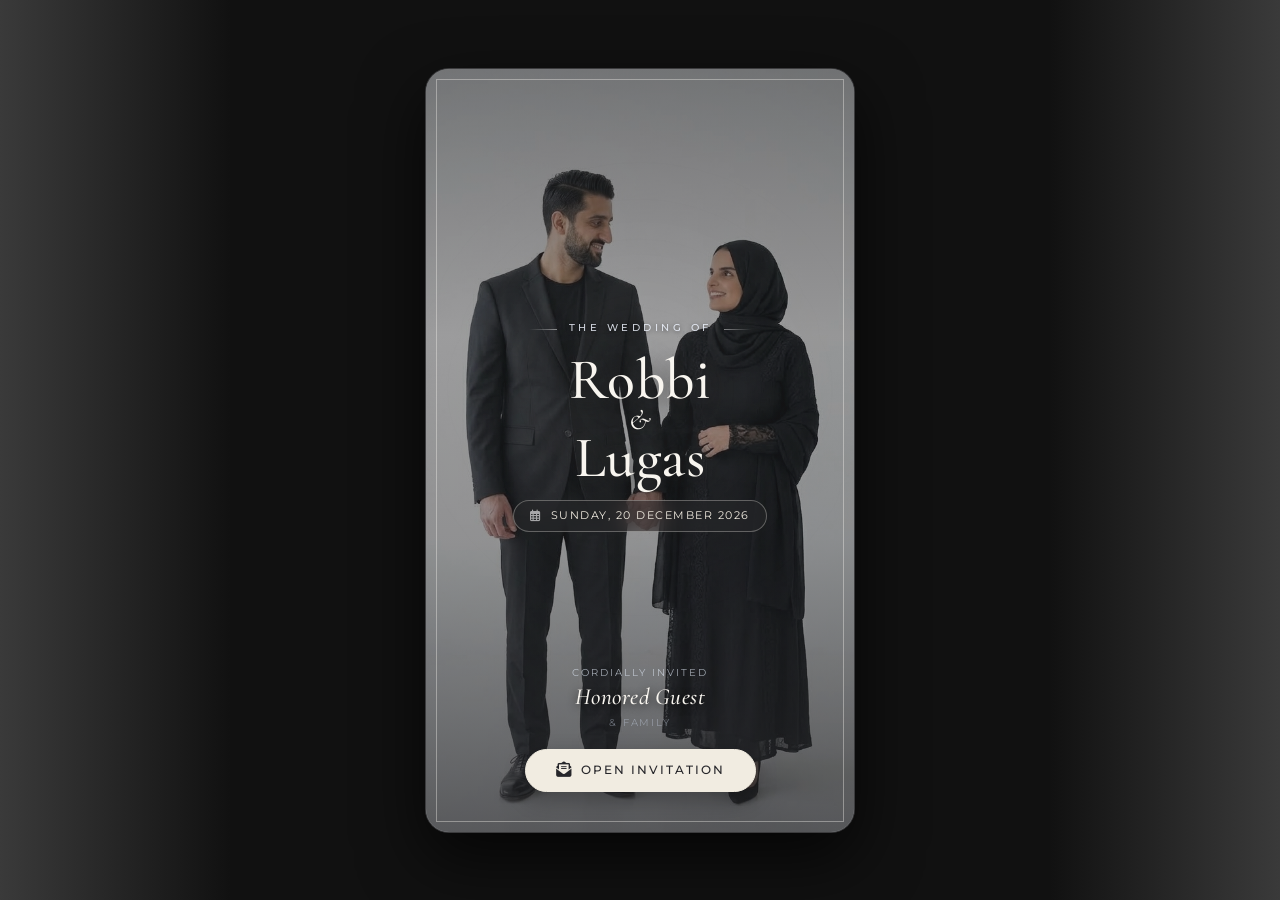
==== index.html @ 1fdcdf97 "maps" ====
<!DOCTYPE html>
<html lang="en">

<head>
    <meta charset="UTF-8">
    <meta name="viewport" content="width=device-width, initial-scale=1.0">
    <title>The Wedding of Robbi &amp; Lugas</title>
    <meta property="og:title" content="The Wedding of Robbi &amp; Lugas">
    <meta property="og:description"
        content="The Wedding of Robbi &amp; Lugas. Open this invitation to RSVP and send your warmest wishes.">
    <meta property="og:image" content="https://robbihably1.github.io/undangan/images/foto3.jpg">
    <meta property="og:type" content="website">
    <meta property="twitter:card" content="summary_large_image">
    <link rel="preconnect" href="https://fonts.googleapis.com">
    <link rel="preconnect" href="https://fonts.gstatic.com" crossorigin>
    <link
        href="https://fonts.googleapis.com/css2?family=Amiri:wght@400;700&family=Cinzel:wght@400;500;600;700&family=Cormorant+Garamond:ital,wght@0,300;0,400;0,500;0,600;0,700;1,300;1,400;1,500;1,600&family=Montserrat:ital,wght@0,300;0,400;0,500;0,600;0,700;1,300;1,400&display=block"
        rel="stylesheet">
    <link rel="stylesheet" href="styles.css">
    <link rel="stylesheet" href="style2.css">
    <link rel="stylesheet" href="style3.css">
    <script>
        // Preload the Arabic font while the cover is shown (main content is display:none,
        // so the browser would otherwise only fetch it on open -> visible jump).
        if (document.fonts && document.fonts.load) {
            document.fonts.load('400 1.35rem Amiri', 'بِسْمِ اللَّهِ الرَّحْمَٰنِ الرَّحِيمِ');
        }
    </script>
    <link rel="stylesheet" href="https://cdnjs.cloudflare.com/ajax/libs/font-awesome/6.4.0/css/all.min.css">
    <link rel="stylesheet" href="https://unpkg.com/leaflet@1.9.4/dist/leaflet.css"
        integrity="sha256-p4NxAoJBhIIN+hmNHrzRCf9tD/miZyoHS5obTRR9BMY=" crossorigin="" />
</head>

<body>
    <audio id="bgm" loop>
        <source src="images/musik2.mp3" type="audio/mpeg">
    </audio>

    <!-- ══════════════ COVER (always visible) ══════════════ -->
    <header class="hero cover-modern" id="cover">
        <!-- Ambient Background with Prewedding Photo -->
        <div class="cover-bg"></div>
        <div class="cover-overlay"></div>
        <div class="cover-glow"></div>

        <!-- Cover Content Container -->
        <div class="cover-container">
            <!-- Top Section: Wedding Info -->
            <div class="cover-header">
                <div class="cover-badge">
                    <span class="line"></span>
                    <span class="badge-text">THE WEDDING OF</span>
                    <span class="line"></span>
                </div>
                <h1 class="cover-names">
                    <span class="name">Robbi</span>
                    <span class="ampersand">&amp;</span>
                    <span class="name">Lugas</span>
                </h1>
                <div class="cover-date-pill">
                    <i class="far fa-calendar-alt"></i>
                    <span>Sunday, 20 December 2026</span>
                </div>
            </div>

            <!-- Bottom Section: Guest & Open Button -->
            <div class="cover-footer">
                <div class="cover-guest">
                    <p class="guest-to">Cordially Invited</p>
                    <h3 class="guest-name" id="guest-name-display">Honored Guest</h3>
                    <p class="guest-place">&amp; Family</p>
                </div>

                <a href="#" id="open-invitation-btn" class="open-invitation-btn">
                    <span class="btn-glow"></span>
                    <i class="fas fa-envelope-open-text"></i>
                    <span>Open Invitation</span>
                </a>
            </div>
        </div>
    </header>

    <!-- ══════════════ MAIN CONTENT (hidden until button clicked) ══════════════ -->
    <main id="main-content" class="hidden">

        <!-- Holy Quran Quote Section -->
        <section id="quote" class="section-black quote-section section-anim anim-fade">
            <div class="container text-center reveal">
                <p class="quote-title">Q.S. Ar-Rum : 21</p>
                <p class="bismillah">بِسْمِ اللَّهِ الرَّحْمَٰنِ الرَّحِيمِ</p>
                <blockquote class="holy-quote">
                    “And among His signs is that He created for you mates from among yourselves<br>
                    that you may find tranquility in them;<br>
                    and He placed between you affection and mercy.”
                </blockquote>
                <div class="quote-divider"></div>
                <p class="quote-blessing">
                    May Allah bless this union with love, peace, and everlasting happiness.
                </p>
            </div>
        </section>

        <!-- The Couple -->
        <section id="couple" class="section-dark couple-section-modern section-anim anim-slide-up">
            <div class="container reveal">
                <!-- Minimalist Header -->
                <div class="couple-minimal-header">
                    <h2 class="couple-minimal-title">The Couple</h2>
                </div>

                <!-- Editorial Duo Cards -->
                <div class="couple-editorial-grid">
                    <!-- Groom Card -->
                    <div class="couple-editorial-card groom-card">
                        <div class="editorial-photo-wrap">
                            <img src="images/foto_groom_white.jpg" alt="Robbi Hably Minassholihyn">
                        </div>
                        <span class="editorial-role">The Groom</span>
                        <h3 class="editorial-name">Robbi Hably<br>Minassholihyn</h3>
                        <p class="editorial-parents">
                            Son of<br>
                            <strong>Mr. Deni Ramdani</strong><br>&amp; <strong>Mrs. Nurlaela</strong>
                        </p>
                    </div>

                    <!-- Ampersand Divider -->
                    <div class="couple-ampersand">&amp;</div>

                    <!-- Bride Card -->
                    <div class="couple-editorial-card bride-card">
                        <div class="editorial-photo-wrap">
                            <img src="images/foto_bride_white.jpg" alt="Lugas Munayasika">
                        </div>
                        <span class="editorial-role">The Bride</span>
                        <h3 class="editorial-name">Lugas<br>Munayasika</h3>
                        <p class="editorial-parents">
                            Daughter of<br>
                            <strong>Mr. Sukardi</strong><br>&amp; <strong>Mrs. Mujiati</strong>
                        </p>
                    </div>
                </div>
            </div>
        </section>

        <!-- Our Day -->
        <section id="countdown" class="section-dark our-day-section-v2">
            <div class="container reveal">

                <!-- Decorative Top Ornament -->
                <div class="wd-ornament-top">
                    <svg width="120" height="24" viewBox="0 0 120 24" fill="none">
                        <path d="M0 12 Q30 0 60 12 Q90 24 120 12" stroke="rgba(255,255,255,0.15)" stroke-width="1" fill="none"/>
                        <circle cx="60" cy="12" r="3" fill="rgba(255,255,255,0.12)"/>
                        <circle cx="60" cy="12" r="6" stroke="rgba(255,255,255,0.08)" stroke-width="0.5" fill="none"/>
                    </svg>
                </div>

                <!-- Title -->
                <div class="wedding-day-header">
                    <span class="wd-eyebrow">Save the Date</span>
                    <h2 class="wedding-day-title">Our Wedding Day</h2>
                    <p class="wedding-day-date">Sunday, 20 December 2026</p>
                </div>

                <!-- Countdown -->
                <div class="countdown-grid">
                    <div class="countdown-card">
                        <div class="countdown-ring">
                            <svg viewBox="0 0 80 80">
                                <circle cx="40" cy="40" r="36" class="ring-bg"/>
                                <circle cx="40" cy="40" r="36" class="ring-fg ring-days"/>
                            </svg>
                            <span class="countdown-num" id="days">00</span>
                        </div>
                        <span class="countdown-label">Days</span>
                    </div>
                    <div class="countdown-card">
                        <div class="countdown-ring">
                            <svg viewBox="0 0 80 80">
                                <circle cx="40" cy="40" r="36" class="ring-bg"/>
                                <circle cx="40" cy="40" r="36" class="ring-fg ring-hours"/>
                            </svg>
                            <span class="countdown-num" id="hours">00</span>
                        </div>
                        <span class="countdown-label">Hours</span>
                    </div>
                    <div class="countdown-card">
                        <div class="countdown-ring">
                            <svg viewBox="0 0 80 80">
                                <circle cx="40" cy="40" r="36" class="ring-bg"/>
                                <circle cx="40" cy="40" r="36" class="ring-fg ring-mins"/>
                            </svg>
                            <span class="countdown-num" id="minutes">00</span>
                        </div>
                        <span class="countdown-label">Mins</span>
                    </div>
                    <div class="countdown-card">
                        <div class="countdown-ring">
                            <svg viewBox="0 0 80 80">
                                <circle cx="40" cy="40" r="36" class="ring-bg"/>
                                <circle cx="40" cy="40" r="36" class="ring-fg ring-secs"/>
                            </svg>
                            <span class="countdown-num" id="seconds">00</span>
                        </div>
                        <span class="countdown-label">Secs</span>
                    </div>
                </div>

                <!-- Decorative Divider -->
                <div class="wd-elegant-divider">
                    <span class="wd-divider-line"></span>
                    <i class="fas fa-heart wd-divider-icon"></i>
                    <span class="wd-divider-line"></span>
                </div>

                <!-- Ceremony Cards -->
                <div class="wd-events-grid">
                    <!-- Marriage Ceremony Card -->
                    <div class="wd-event-card">
                        <div class="wd-event-icon-wrap">
                            <i class="fas fa-ring"></i>
                        </div>
                        <h3 class="wd-event-name">Marriage Ceremony</h3>
                        <div class="wd-event-detail">
                            <i class="far fa-clock"></i>
                            <span>08.00 – 10.00 WIB</span>
                        </div>
                        <div class="wd-event-detail">
                            <i class="fas fa-location-dot"></i>
                            <span>Bride's Residence</span>
                        </div>
                    </div>

                    <!-- Wedding Reception Card -->
                    <div class="wd-event-card">
                        <div class="wd-event-icon-wrap">
                            <i class="fas fa-champagne-glasses"></i>
                        </div>
                        <h3 class="wd-event-name">Wedding Reception</h3>
                        <div class="wd-event-detail">
                            <i class="far fa-clock"></i>
                            <span>11.00 WIB – Finish</span>
                        </div>
                        <div class="wd-event-detail">
                            <i class="fas fa-location-dot"></i>
                            <span>Ds. Nguri, Lembeyan, Magetan</span>
                        </div>
                    </div>
                </div>

                <!-- Save to Calendar Button -->
                <div class="wd-calendar-wrap">
                    <a href="https://calendar.google.com/calendar/render?action=TEMPLATE&text=Wedding+of+Robbi+%26+Lugas&dates=20261220T010000Z/20261220T100000Z&details=You+are+invited+to+the+wedding+of+Robbi+%26+Lugas&location=Ds.+Nguri+Lembeyan+Magetan" target="_blank" class="wd-save-btn">
                        <i class="far fa-calendar-plus"></i>
                        <span>Add to Calendar</span>
                    </a>
                </div>

                <!-- Decorative Bottom Ornament -->
                <div class="wd-ornament-bottom">
                    <svg width="80" height="16" viewBox="0 0 80 16" fill="none">
                        <path d="M0 8 Q20 0 40 8 Q60 16 80 8" stroke="rgba(255,255,255,0.12)" stroke-width="1" fill="none"/>
                    </svg>
                </div>

            </div>
        </section>


        <!-- Location Section -->
        <section id="location" class="section-dark location-fullbleed">
            <div class="location-header reveal">
                <h2 class="text-center">Location</h2>
                <p class="location-address">
                    <i class="fas fa-map-pin"></i>
                    Ds. Nguri Rt.02 Rw.04 Kec. Lembeyan Kab. Magetan
                </p>
            </div>
            <div class="map-container-fullbleed">
                <div id="map"></div>
                <!-- Tints the map tiles so the land matches the ivory section background -->
                <svg class="map-tint-defs" width="0" height="0" aria-hidden="true" focusable="false">
                    <filter id="map-ivory-tint" color-interpolation-filters="sRGB">
                        <feColorMatrix type="matrix" values="0.2131 0.7170 0.0724 0 0
                                                             0.2087 0.7022 0.0709 0 0
                                                             0.2017 0.6784 0.0685 0 0
                                                             0      0      0      1 0" />
                    </filter>
                </svg>
            </div>
        </section>

        <!-- Gallery -->
        <section id="gallery" class="section-dark">
            <div class="container text-center reveal">
                <h2>Love Gallery</h2>
                <div class="gallery-grid">
                    <img src="images/gallery1.jpg" alt="Eternal Love - Robbi & Lugas" class="gallery-img">
                    <img src="images/gallery2.jpg" alt="With You Forever - Robbi & Lugas" class="gallery-img">
                    <img src="images/gallery3.jpg" alt="Modern Elegance - Robbi & Lugas" class="gallery-img">
                    <img src="images/gallery4.jpg" alt="Sweet Moments - Robbi & Lugas" class="gallery-img">
                    <img src="images/gallery5.jpg" alt="Radiant Smiles - Robbi & Lugas" class="gallery-img">
                    <img src="images/gallery6.jpg" alt="Editorial Grace - Robbi & Lugas" class="gallery-img">
                    <img src="images/gallery7.jpg" alt="Hand in Hand - Robbi & Lugas" class="gallery-img">
                    <img src="images/gallery8.jpg" alt="Blissful Bride - Lugas" class="gallery-img">
                    <img src="images/gallery9.jpg" alt="Pure White Blooms - Robbi & Lugas" class="gallery-img">
                    <img src="images/gallery10.jpg" alt="Devoted Groom - Robbi" class="gallery-img">
                    <img src="images/gallery11.jpg" alt="Promise of Forever - Robbi & Lugas" class="gallery-img">
                    <img src="images/gallery12.jpg" alt="Serenade of Love - Robbi & Lugas" class="gallery-img">
                </div>
            </div>
        </section>
        <!-- TikTok Video Section -->

        <section id="tiktok" class="section-dark">
            <div class="video-section">

                <!-- Video Element -->
                <video class="tiktok-video" src="images/video1.mp4" loop autoplay muted playsinline></video>

                <!-- Play Icon Overlay -->
                <div class="play-icon">
                    <i class="fas fa-play"></i>
                </div>

                <!-- UI Overlay -->
                <div class="video-ui">

                    <!-- Bottom Info -->
                    <div class="video-info">
                        <h3 class="username">Robbi & Lugas</h3>
                        <p class="description">Our journey towards forever begins here. So thrilled to share our joy
                            with all of you! #wedding #weddinginvitation #happilyeverafter</p>
                        <div class="music-info">
                            <i class="fas fa-music"></i>
                            <marquee class="music-title" scrollamount="4">Original Sound - Forever and Ever and Always -
                                Ryan Mack
                            </marquee>
                        </div>
                    </div>

                    <!-- Right Action Buttons -->
                    <div class="action-buttons">

                        <div class="action-item profile">
                            <img src="https://i.pravatar.cc/100" alt="Profile">
                            <div class="follow-btn"><i class="fas fa-plus"></i></div>
                        </div>

                        <div class="action-item like-btn active">
                            <div class="icon"><i class="fas fa-heart"></i></div>
                            <span class="count">20</span>
                        </div>

                        <div class="action-item comment-btn">
                            <div class="icon"><i class="fas fa-comment-dots"></i></div>
                            <span class="count">12</span>
                        </div>

                        <div class="action-item fav-btn active">
                            <div class="icon"><i class="fas fa-bookmark"></i></div>
                            <span class="count">26</span>
                        </div>

                        <div class="action-item share-btn">
                            <div class="icon"><i class="fas fa-share"></i></div>
                            <span class="count">Share</span>
                        </div>

                        <div class="action-item audio-disc">
                            <img src="https://i.pravatar.cc/100" alt="Audio">
                        </div>
                    </div>

                </div>

                <!-- Comments Popup -->
                <div class="comments-popup">
                    <div class="comments-header">
                        <h4>12 Comments</h4>
                        <div class="close-comments-btn"><i class="fas fa-times"></i></div>
                    </div>
                    <div class="comments-list">
                        <!-- Celebrity Comments -->
                        <div class="comment-item">
                            <img src="images/avatar_zayn.jpg" alt="zayn malik" class="comment-avatar">
                            <div class="comment-content">
                                <span class="comment-user">zayn malik <i class="fas fa-check-circle verified-badge"></i></span>
                                <p class="comment-text">Congratulations bro! Wishing both of you pure happiness and love forever. Beautiful couple! ❤️✨</p>
                                <div class="comment-actions">
                                    <span class="comment-time">2h</span>
                                    <span class="comment-reply">Reply</span>
                                </div>
                            </div>
                            <div class="comment-like"><i class="far fa-heart"></i><br><span>45.2K</span></div>
                        </div>
                        <div class="comment-item">
                            <img src="images/avatar_justin.jpg" alt="justin bieber" class="comment-avatar">
                            <div class="comment-content">
                                <span class="comment-user">justin bieber <i class="fas fa-check-circle verified-badge"></i></span>
                                <p class="comment-text">So happy for you two!! Welcome to the married club, it's the best journey ever 🙏❤️</p>
                                <div class="comment-actions">
                                    <span class="comment-time">4h</span>
                                    <span class="comment-reply">Reply</span>
                                </div>
                            </div>
                            <div class="comment-like"><i class="far fa-heart"></i><br><span>68.9K</span></div>
                        </div>
                        <div class="comment-item">
                            <img src="images/avatar_cristiano.jpg" alt="cristiano" class="comment-avatar">
                            <div class="comment-content">
                                <span class="comment-user">cristiano <i class="fas fa-check-circle verified-badge"></i></span>
                                <p class="comment-text">Congratulations to the lovely couple! Wishing you endless blessings on this special journey. SIUUU! 💍👏</p>
                                <div class="comment-actions">
                                    <span class="comment-time">6h</span>
                                    <span class="comment-reply">Reply</span>
                                </div>
                            </div>
                            <div class="comment-like"><i class="far fa-heart"></i><br><span>128K</span></div>
                        </div>
                        <div class="comment-item">
                            <img src="images/avatar_neymar.jpg" alt="neymar" class="comment-avatar">
                            <div class="comment-content">
                                <span class="comment-user">neymar <i class="fas fa-check-circle verified-badge"></i></span>
                                <p class="comment-text">Parabéns meu amigo!! Wishing you all the love and happiness in the world! 🤙🎉🥂</p>
                                <div class="comment-actions">
                                    <span class="comment-time">1d</span>
                                    <span class="comment-reply">Reply</span>
                                </div>
                            </div>
                            <div class="comment-like"><i class="far fa-heart"></i><br><span>54.1K</span></div>
                        </div>
                        <div class="comment-item">
                            <img src="https://i.pravatar.cc/100?img=51" alt="Leonardo DiCaprio" class="comment-avatar">
                            <div class="comment-content">
                                <span class="comment-user">Leonardo DiCaprio <i class="fas fa-check-circle verified-badge"></i></span>
                                <p class="comment-text">What a beautiful celebration of love! Wishing you both a lifetime of happiness together 🌟💍</p>
                                <div class="comment-actions">
                                    <span class="comment-time">1d</span>
                                    <span class="comment-reply">Reply</span>
                                </div>
                            </div>
                            <div class="comment-like"><i class="far fa-heart"></i><br><span>38.7K</span></div>
                        </div>
                        <div class="comment-item">
                            <img src="https://i.pravatar.cc/100?img=52" alt="Brad Pitt" class="comment-avatar">
                            <div class="comment-content">
                                <span class="comment-user">Brad Pitt <i class="fas fa-check-circle verified-badge"></i></span>
                                <p class="comment-text">True love is a rare thing. So happy for you both! Cheers to forever 🥂❤️</p>
                                <div class="comment-actions">
                                    <span class="comment-time">1d</span>
                                    <span class="comment-reply">Reply</span>
                                </div>
                            </div>
                            <div class="comment-like"><i class="far fa-heart"></i><br><span>31.4K</span></div>
                        </div>
                        <div class="comment-item">
                            <img src="https://i.pravatar.cc/100?img=53" alt="Tom Cruise" class="comment-avatar">
                            <div class="comment-content">
                                <span class="comment-user">Tom Cruise <i class="fas fa-check-circle verified-badge"></i></span>
                                <p class="comment-text">Mission accomplished! You found your soulmate. Congratulations to you both! 🚀💒</p>
                                <div class="comment-actions">
                                    <span class="comment-time">2d</span>
                                    <span class="comment-reply">Reply</span>
                                </div>
                            </div>
                            <div class="comment-like"><i class="far fa-heart"></i><br><span>42.1K</span></div>
                        </div>
                        <div class="comment-item">
                            <img src="https://i.pravatar.cc/100?img=54" alt="Tom Hanks" class="comment-avatar">
                            <div class="comment-content">
                                <span class="comment-user">Tom Hanks <i class="fas fa-check-circle verified-badge"></i></span>
                                <p class="comment-text">Life is like a box of chocolates, and you two found the sweetest one. Congratulations! 🍫💕</p>
                                <div class="comment-actions">
                                    <span class="comment-time">2d</span>
                                    <span class="comment-reply">Reply</span>
                                </div>
                            </div>
                            <div class="comment-like"><i class="far fa-heart"></i><br><span>55.3K</span></div>
                        </div>
                        <div class="comment-item">
                            <img src="https://i.pravatar.cc/100?img=55" alt="Robert Downey Jr." class="comment-avatar">
                            <div class="comment-content">
                                <span class="comment-user">Robert Downey Jr. <i class="fas fa-check-circle verified-badge"></i></span>
                                <p class="comment-text">Love you 3000! Wishing the happy couple an incredible adventure ahead ❤️🔥</p>
                                <div class="comment-actions">
                                    <span class="comment-time">3d</span>
                                    <span class="comment-reply">Reply</span>
                                </div>
                            </div>
                            <div class="comment-like"><i class="far fa-heart"></i><br><span>67.8K</span></div>
                        </div>
                        <div class="comment-item">
                            <img src="https://i.pravatar.cc/100?img=56" alt="Johnny Depp" class="comment-avatar">
                            <div class="comment-content">
                                <span class="comment-user">Johnny Depp <i class="fas fa-check-circle verified-badge"></i></span>
                                <p class="comment-text">Every love story is beautiful, but yours is my favorite. All the best to you both! 🎭✨</p>
                                <div class="comment-actions">
                                    <span class="comment-time">3d</span>
                                    <span class="comment-reply">Reply</span>
                                </div>
                            </div>
                            <div class="comment-like"><i class="far fa-heart"></i><br><span>29.6K</span></div>
                        </div>
                        <div class="comment-item">
                            <img src="https://i.pravatar.cc/100?img=57" alt="Will Smith" class="comment-avatar">
                            <div class="comment-content">
                                <span class="comment-user">Will Smith <i class="fas fa-check-circle verified-badge"></i></span>
                                <p class="comment-text">Now that's what I call a perfect match! So happy for you two. Keep shining together! 💫🙌</p>
                                <div class="comment-actions">
                                    <span class="comment-time">4d</span>
                                    <span class="comment-reply">Reply</span>
                                </div>
                            </div>
                            <div class="comment-like"><i class="far fa-heart"></i><br><span>35.2K</span></div>
                        </div>
                        <div class="comment-item">
                            <img src="https://i.pravatar.cc/100?img=58" alt="Dwayne Johnson" class="comment-avatar">
                            <div class="comment-content">
                                <span class="comment-user">Dwayne Johnson <i class="fas fa-check-circle verified-badge"></i></span>
                                <p class="comment-text">THE PEOPLE'S COUPLE! 💪 Massive congrats to you both. May your love be as strong as... well, me 😄❤️🎉</p>
                                <div class="comment-actions">
                                    <span class="comment-time">5d</span>
                                    <span class="comment-reply">Reply</span>
                                </div>
                            </div>
                            <div class="comment-like"><i class="far fa-heart"></i><br><span>72.5K</span></div>
                        </div>
                    </div>
                    <div class="add-comment">
                        <img src="https://i.pravatar.cc/100" alt="Profile" class="my-avatar">
                        <input type="text" placeholder="Add comment..." class="comment-input">
                        <button class="send-comment-btn"><i class="fas fa-arrow-up"></i></button>
                    </div>
                </div>

            </div>
        </section>


        <!-- Instagram -->
        <!---<section id="instagram" class="section-dark">
            <div class="container text-center reveal">
                <h2>Our Moment</h2>
                <p class="section-lead">Follow our journey on Instagram</p>
                <div class="ig-embed-wrap">
                    <blockquote class="instagram-media"
                        data-instgrm-permalink="https://www.instagram.com/reel/DYApIASJMp4/?igsh=MXIzaHd5ejd5cnpwaQ=="
                        data-instgrm-version="14" style="background:#1a1a1a;border:1px solid rgba(255,255,255,0.1);border-radius:16px;
                               max-width:100%;min-width:280px;width:100%;padding:0;margin:0 auto;">
                    </blockquote>
                    <iframe src="https://www.instagram.com/reel/DYApIASJMp4/?igsh=MXIzaHd5ejd5cnpwaQ=="></iframe>
                    <script async defer src="https://www.instagram.com/embed.js"></script>
                </div>
            </div>
        </section>--->

        <!-- RSVP -->
        <section id="rsvp" class="section-dark rsvp-modern-section">
            <div class="container reveal">
                <div class="glass-card rsvp-modern-card">
                    <!-- Header -->
                    <div class="rsvp-header text-center">
                        <h2 class="rsvp-title">RSVP</h2>
                        <p class="rsvp-subtitle">Please kindly confirm your attendance</p>
                    </div>

                    <form id="rsvp-form" class="rsvp-form-modern">
                        <!-- Name Field -->
                        <div class="rsvp-field">
                            <label for="name" class="rsvp-label">
                                <i class="far fa-user"></i>
                                <span>Guest Name</span>
                            </label>
                            <input type="text" id="name" placeholder="Your Full Name" required autocomplete="name">
                        </div>

                        <!-- Attendance Options -->
                        <div class="rsvp-field">
                            <label class="rsvp-label">
                                <i class="far fa-calendar-check"></i>
                                <span>Attendance</span>
                            </label>
                            <div class="rsvp-attendance-grid">
                                <label class="attendance-card" for="attendance-hadir">
                                    <input type="radio" id="attendance-hadir" name="attendance" value="Hadir" checked>
                                    <div class="card-inner">
                                        <i class="fas fa-check"></i>
                                        <span>Attending</span>
                                    </div>
                                </label>

                                <label class="attendance-card" for="attendance-tidak">
                                    <input type="radio" id="attendance-tidak" name="attendance" value="Tidak Hadir">
                                    <div class="card-inner">
                                        <i class="fas fa-times"></i>
                                        <span>Unable to Attend</span>
                                    </div>
                                </label>
                            </div>
                        </div>

                        <!-- Message Field -->
                        <div class="rsvp-field">
                            <label for="message" class="rsvp-label">
                                <i class="far fa-comment-dots"></i>
                                <span>Wishes &amp; Blessings</span>
                            </label>
                            <textarea id="message" rows="2" placeholder="Write your warm wishes &amp; blessings..."
                                required></textarea>
                        </div>

                        <!-- Submit Button -->
                        <button type="submit" class="rsvp-submit-btn">
                            <i class="fas fa-paper-plane"></i>
                            <span>Send RSVP</span>
                        </button>
                    </form>
                </div>
            </div>
        </section>

        <!-- Wishes & Prayers -->
        <section id="wishes" class="section-alt" style="display: none;">
            <div class="container reveal">
                <h2 class="text-center" style="margin-bottom: 20px;">Wishes &amp; Prayers</h2>
                <div class="glass-card wishes-card-compact">
                    <div id="wishes-container" class="wishes-container-compact">
                        <!-- Messages will be injected here -->
                        <p style="text-align: center; color: var(--text-muted); padding: 40px 20px;">Be the first to
                            share your wishes!</p>
                    </div>
                </div>
            </div>
        </section>

        <!-- Wedding Gift Section -->
        <section id="gift" class="section-dark">
            <div class="container text-center reveal gift-elegant">
                <div class="gift-icon-ring"><i class="fas fa-gift"></i></div>
                <span class="gift-eyebrow">With Love</span>
                <h2>Wedding Gift</h2>
                <div class="gift-rule"><span></span><i class="fas fa-heart"></i><span></span></div>
                <p class="gift-lead">Your presence and prayers are the greatest gift. Should you wish to share a token of love, you may do so through the details below.</p>

                <div class="gift-stack">
                    <!-- BCA -->
                    <div class="gift-card">
                        <span class="gift-corner tl"></span><span class="gift-corner br"></span>
                        <span class="gift-bank">BCA</span>
                        <span class="gift-label">Account Number</span>
                        <p class="gift-number" id="acc-bca">121312131</p>
                        <p class="gift-holder">a.n. Robbi Hably M.</p>
                        <button class="gift-copy copy-btn" data-target="acc-bca" title="Copy Number">
                            <i class="far fa-copy"></i> Copy Number
                        </button>
                    </div>

                    <!-- Mandiri -->
                    <div class="gift-card">
                        <span class="gift-corner tl"></span><span class="gift-corner br"></span>
                        <span class="gift-bank">MANDIRI</span>
                        <span class="gift-label">Account Number</span>
                        <p class="gift-number" id="acc-mandiri">12412144</p>
                        <p class="gift-holder">a.n. Lugas Munayasika</p>
                        <button class="gift-copy copy-btn" data-target="acc-mandiri" title="Copy Number">
                            <i class="far fa-copy"></i> Copy Number
                        </button>
                    </div>
                </div>
            </div>

        </section>

        <!-- Closing Gratitude -->
        <section id="closing" class="section-black closing-section">
            <div class="container text-center reveal">
                <div class="closing-content">
                    <h2 class="closing-title">Thank You</h2>
                    <p class="closing-message">
                        We deeply appreciate your presence and warm wishes as we embark on this beautiful journey
                        together.<br><br>
                        Your love and support mean the world to us.<br>
                        We hope this day will be as memorable for you as it is for us.
                    </p>
                    <div class="closing-names">
                        <p>Robbi &amp; Lugas</p>
                    </div>
                </div>
            </div>
            <footer>
                <p>The Wedding of Robbi &amp; Lugas</p>
            </footer>
        </section>

    </main><!-- /#main-content -->

    <!-- Gallery Modal -->
    <div id="gallery-modal" class="modal">
        <span class="close-modal">&times;</span>
        <div class="modal-content">
            <button class="modal-nav modal-prev" aria-label="Previous photo"><i
                    class="fas fa-chevron-left"></i></button>
            <img id="modal-img" src="" alt="Gallery Image">
            <button class="modal-nav modal-next" aria-label="Next photo"><i class="fas fa-chevron-right"></i></button>
            <div id="modal-caption" class="modal-caption"></div>
        </div>
    </div>

    <script src="https://unpkg.com/leaflet@1.9.4/dist/leaflet.js"
        integrity="sha256-20nQCchB9co0qIjJZRGuk2/Z9VM+kNiyxNV1lvTlZBo=" crossorigin=""></script>
    <script src="script.js"></script>
    <script src="script2.js"></script>



</body>

</html>
---- styles.css ----
* {
    margin: 0;
    padding: 0;
    box-sizing: border-box;
}

:root {
    --gold: #c0c0c0;
    --gold-light: #e0e0e0;
    --silver: #d9e2ee;
    --ice: #f3f7ff;
    --dark: #000000;
    --dark-alt: #0d0d0d;
    --card-bg: rgba(255, 255, 255, 0.06);
    --card-border: rgba(255, 255, 255, 0.12);
    --accent-glow: rgba(255, 255, 255, 0.14);
    --accent-border: rgba(255, 255, 255, 0.08);
    --text: #ffffff;
    --text-muted: #aaaaaa;

    /* Typography System (Wedding Graphic Design Scale) */
    --font-display: 'Cinzel', serif;
    --font-serif: 'Cormorant Garamond', Georgia, serif;
    --font-sans: 'Montserrat', -apple-system, sans-serif;
}

html {
    scroll-behavior: smooth;
}

/* ══════════════════════════════════════════════
   BODY — Desktop: gray→black sides; center: phone
   ═════════════════════════════════════════════ */
body {
    font-family: var(--font-sans);
    background: linear-gradient(to right,
            #3a3a3a 0%,
            #111111 18%,
            #111111 82%,
            #3a3a3a 100%);
    color: var(--text);
    line-height: 1.6;
    overflow-x: hidden;
    min-height: 100vh;
    display: flex;
    flex-direction: column;
    align-items: center;
    -webkit-font-smoothing: antialiased;
    -moz-osx-font-smoothing: grayscale;
}

/* All direct children stay phone-width */
body>*:not(audio) {
    width: 100%;
    max-width: 430px;
}

/* ── Graphic Design Typography Scale & Hierarchies ── */
h1,
h2,
h3,
h4,
.serif {
    font-family: var(--font-serif);
    font-weight: 400;
    letter-spacing: 0.5px;
}

h2,
.section-title {
    font-family: var(--font-serif);
    font-size: 1.95rem;
    font-weight: 400;
    letter-spacing: 1px;
    color: #ffffff;
    margin-bottom: 16px;
    text-align: center;
    line-height: 1.2;
    text-shadow: 0 2px 14px rgba(0, 0, 0, 0.4);
}

/* Eyebrow Tags & Metadata */
.badge-text,
.quote-title {
    font-family: var(--font-sans);
    font-size: 0.62rem;
    font-weight: 500;
    letter-spacing: 3.5px;
    text-transform: uppercase;
    color: rgba(255, 255, 255, 0.48);
    display: inline-block;
    margin-bottom: 3px;
    text-shadow: 0 1px 4px rgba(0, 0, 0, 0.5);
}

.text-center {
    text-align: center;
}

/* ══════════════════════════════════════════════
   COVER / HERO
   ═════════════════════════════════════════════ */
.hero {
    min-height: 100vh;
    min-height: 100dvh;
    height: 100vh;
    height: 100dvh;
    max-height: 920px;
    display: flex;
    align-items: center;
    justify-content: center;
    text-align: center;
    position: relative;
    width: 100%;
    max-width: 430px;
    padding: 0;
}

/* ── Modern Dark Wedding Cover ── */
.cover-modern {
    height: 100vh;
    height: 100dvh;
    max-height: 920px;
    min-height: 0;
    position: relative;
    display: flex;
    flex-direction: column;
    justify-content: center;
    align-items: center;
    overflow: hidden;
    background-color: #000000;
    transition: opacity 0.8s cubic-bezier(0.4, 0, 0.2, 1), transform 0.8s cubic-bezier(0.4, 0, 0.2, 1);
}

.cover-bg {
    position: absolute;
    top: 0;
    left: 0;
    width: 100%;
    height: 100%;
    background-image: url('images/gallery1.jpg');
    background-size: cover;
    background-position: center 20%;
    filter: brightness(0.85) contrast(1.08);
    transform: scale(1.03);
    animation: slowZoom 22s infinite alternate ease-in-out;
    z-index: 1;
}

@keyframes slowZoom {
    0% {
        transform: scale(1.02);
    }
    100% {
        transform: scale(1.10);
    }
}

.cover-overlay {
    position: absolute;
    top: 0;
    left: 0;
    width: 100%;
    height: 100%;
    background: linear-gradient(
        180deg,
        rgba(0, 0, 0, 0.5) 0%,
        rgba(0, 0, 0, 0.3) 25%,
        rgba(0, 0, 0, 0.6) 60%,
        rgba(0, 0, 0, 0.92) 85%,
        #000000 100%
    );
    z-index: 2;
    pointer-events: none;
}

.cover-glow {
    position: absolute;
    top: 42%;
    left: 50%;
    transform: translate(-50%, -50%);
    width: 360px;
    height: 360px;
    background: radial-gradient(circle, rgba(255, 255, 255, 0.08) 0%, rgba(0, 0, 0, 0) 70%);
    filter: blur(60px);
    z-index: 2;
    pointer-events: none;
}

.cover-container {
    position: relative;
    z-index: 3;
    width: 100%;
    height: 100%;
    display: flex;
    flex-direction: column;
    justify-content: center;
    align-items: center;
    padding: 30px 24px;
    box-sizing: border-box;
    text-align: center;
}

/* Header Info */
.cover-header {
    display: flex;
    flex-direction: column;
    align-items: center;
    margin: auto 0;
    transform: translateY(-24px);
    width: 100%;
}

.cover-badge {
    display: inline-flex;
    align-items: center;
    gap: 12px;
    margin-bottom: 14px;
}

.cover-badge .line {
    width: 28px;
    height: 1px;
    background: linear-gradient(to right, transparent, rgba(255, 255, 255, 0.45));
}

.cover-badge .line:last-child {
    background: linear-gradient(to left, transparent, rgba(255, 255, 255, 0.45));
}

.cover-badge .badge-text {
    font-family: var(--font-sans);
    font-size: 0.62rem;
    font-weight: 500;
    letter-spacing: 3.5px;
    color: rgba(240, 244, 255, 0.85);
    text-transform: uppercase;
}

.cover-names {
    font-family: var(--font-serif);
    display: flex;
    flex-direction: column;
    align-items: center;
    gap: 0;
    margin-bottom: 14px;
    line-height: 0.95;
}

.cover-names .name {
    font-size: clamp(2.9rem, 10vw, 3.6rem);
    font-weight: 500;
    color: #ffffff;
    letter-spacing: 0.5px;
    text-shadow: 0 4px 25px rgba(0, 0, 0, 0.8), 0 0 20px rgba(255, 255, 255, 0.15);
}

.cover-names .ampersand {
    font-family: var(--font-serif);
    font-size: 1.8rem;
    font-style: italic;
    font-weight: 400;
    color: rgba(255, 255, 255, 0.7);
    margin: -2px 0;
    text-shadow: 0 2px 10px rgba(0, 0, 0, 0.5);
}

.cover-date-pill {
    display: inline-flex;
    align-items: center;
    gap: 8px;
    padding: 6px 16px;
    background: rgba(255, 255, 255, 0.05);
    border: 1px solid rgba(255, 255, 255, 0.1);
    border-radius: 999px;
    backdrop-filter: blur(12px);
    -webkit-backdrop-filter: blur(12px);
    font-family: var(--font-sans);
    font-size: 0.68rem;
    font-weight: 400;
    letter-spacing: 1.5px;
    color: rgba(225, 230, 245, 0.85);
    text-transform: uppercase;
}

.cover-date-pill i {
    font-size: 0.75rem;
    color: rgba(255, 255, 255, 0.6);
}

/* Footer Section: Guest & Open Button */
.cover-footer {
    position: absolute;
    bottom: 40px;
    left: 0;
    right: 0;
    display: flex;
    flex-direction: column;
    align-items: center;
    gap: 18px;
    width: 100%;
    padding: 0 24px;
    box-sizing: border-box;
}

.cover-guest {
    display: flex;
    flex-direction: column;
    align-items: center;
    text-align: center;
    padding: 0;
}

.cover-guest .guest-to {
    font-family: var(--font-sans);
    font-size: 0.62rem;
    font-weight: 400;
    letter-spacing: 2px;
    color: rgba(220, 228, 240, 0.68);
    text-transform: uppercase;
    margin-bottom: 4px;
}

.cover-guest .guest-name {
    font-family: var(--font-serif);
    font-size: 1.45rem;
    font-weight: 500;
    font-style: italic;
    color: #ffffff;
    letter-spacing: 0.5px;
    line-height: 1.2;
    margin: 0 0 3px;
    text-shadow: 0 2px 10px rgba(0, 0, 0, 0.85);
}

.cover-guest .guest-place {
    font-family: var(--font-sans);
    font-size: 0.6rem;
    font-weight: 400;
    letter-spacing: 1.8px;
    color: rgba(190, 200, 215, 0.5);
    text-transform: uppercase;
    margin: 0;
}

.open-invitation-btn {
    position: relative;
    display: inline-flex;
    align-items: center;
    justify-content: center;
    gap: 8px;
    padding: 11px 30px;
    border-radius: 999px;
    background: rgba(255, 255, 255, 0.08);
    border: 1px solid rgba(255, 255, 255, 0.2);
    color: #ffffff;
    font-family: var(--font-sans);
    font-size: 0.74rem;
    font-weight: 500;
    letter-spacing: 2px;
    text-transform: uppercase;
    text-decoration: none;
    box-shadow: 0 8px 24px rgba(0, 0, 0, 0.4);
    backdrop-filter: blur(10px);
    -webkit-backdrop-filter: blur(10px);
    transition: all 0.3s cubic-bezier(0.2, 0.8, 0.2, 1);
    overflow: hidden;
}

.open-invitation-btn:hover {
    transform: translateY(-2px);
    background: rgba(255, 255, 255, 0.15);
    border-color: rgba(255, 255, 255, 0.35);
    box-shadow: 0 12px 30px rgba(0, 0, 0, 0.6), 0 0 18px rgba(255, 255, 255, 0.15);
    color: #ffffff;
}

.open-invitation-btn i {
    font-size: 0.95rem;
    color: var(--gold);
    transition: transform 0.3s ease;
}

.open-invitation-btn:hover i {
    transform: scale(1.15);
}

.btn-glow {
    position: absolute;
    top: 0;
    left: -100%;
    width: 100%;
    height: 100%;
    background: linear-gradient(90deg, transparent, rgba(255, 255, 255, 0.2), transparent);
    animation: btnShimmer 3.5s infinite;
    pointer-events: none;
}

@keyframes btnShimmer {
    0% {
        left: -100%;
    }
    40%, 100% {
        left: 100%;
    }
}

.cover-exit {
    opacity: 0;
    transform: scale(1.03) translateY(-10px);
    pointer-events: none;
}

/* ══════════════════════════════════════════════
   MAIN CONTENT GATE
   ═════════════════════════════════════════════ */
#main-content.hidden {
    display: none;
}

#main-content {
    width: 100%;
    max-width: 430px;
    display: flex;
    flex-direction: column;
    align-items: stretch;
}

.content-enter {
    animation: contentFadeIn 0.5s ease forwards;
}

@keyframes contentFadeIn {
    from {
        opacity: 0;
    }

    to {
        opacity: 1;
    }
}

/* ══════════════════════════════════════════════
   SECTIONS
   ═════════════════════════════════════════════ */
.section-dark,
.section-alt,
.section-black {
    padding: 64px 20px;
    width: 100%;
    box-shadow: inset 0 0 80px rgba(255, 255, 255, 0.04);
}

#couple,
#countdown,
#location,
#gallery {
    padding: 24px 20px;
}

#rsvp,
#wishes,
#closing {
    padding: 24px 18px;
}

#tiktok {
    padding: 0 !important;
    margin: 0 !important;
    width: 100%;
    max-width: none !important;
    height: 100vh;
}

.section-dark {
    background: var(--dark);
}

.section-alt {
    background: #010208;
}

.section-alt .glass-card {
    background: rgba(255, 255, 255, 0.01);
    border-color: rgba(255, 255, 255, 0.03);
    box-shadow: 0 14px 32px rgba(0, 0, 0, 0.5), inset 0 0 1px rgba(255, 255, 255, 0.015);
}

.section-alt .btn-gold,
.section-alt .btn-outline {
    background: rgba(255, 255, 255, 0.08);
    color: rgba(235, 240, 250, 0.92);
    border-color: rgba(255, 255, 255, 0.1);
}

.section-alt .btn-gold:hover,
.section-alt .btn-outline:hover {
    background: rgba(255, 255, 255, 0.11);
    color: rgba(235, 240, 250, 0.94);
}

.container {
    width: 100%;
    position: relative;
    z-index: 2;
}

.section-lead {
    font-family: var(--font-sans);
    color: rgba(235, 240, 255, 0.7);
    font-size: 0.74rem;
    font-weight: 300;
    text-align: center;
    margin-bottom: 12px;
    line-height: 1.6;
}

/* ══════════════════════════════════════════════
   GLASS CARD
   ═════════════════════════════════════════════ */
.glass-card {
    background: rgba(255, 255, 255, 0.04);
    backdrop-filter: blur(14px);
    -webkit-backdrop-filter: blur(14px);
    border: 1px solid rgba(255, 255, 255, 0.08);
    border-radius: 20px;
    padding: 28px;
    box-shadow: 0 14px 40px rgba(0, 0, 0, 0.25), inset 0 0 1px rgba(255, 255, 255, 0.05);
}

.section-alt .glass-card {
    background: rgba(255, 255, 255, 0.02);
    border-color: rgba(255, 255, 255, 0.06);
    box-shadow: 0 14px 36px rgba(0, 0, 0, 0.32), inset 0 0 1px rgba(255, 255, 255, 0.04);
}

/* ══════════════════════════════════════════════
   QUOTE SECTION
   ═════════════════════════════════════════════ */
.section-black {
    background: #000000;
    padding: 80px 20px;
    width: 100%;
}

.quote-section {
    display: flex;
    flex-direction: column;
    justify-content: center;
    align-items: center;
    min-height: 60vh;
}

.quote-title {
    margin-bottom: 12px;
}

.bismillah {
    font-family: 'Amiri', 'Traditional Arabic', 'Scheherazade New', 'Noto Naskh Arabic', serif;
    font-size: 1.05rem;
    font-weight: 400;
    line-height: 1.8;
    color: rgba(255, 255, 255, 0.75);
    margin: 0 auto 14px;
    direction: rtl;
    text-align: center;
    letter-spacing: 0.5px;
}

.holy-quote {
    font-family: var(--font-serif);
    font-size: 1.24rem;
    font-style: italic;
    font-weight: 400;
    color: #ffffff;
    line-height: 1.85;
    margin: 0 auto;
    position: relative;
    max-width: 90%;
    letter-spacing: 0.3px;
    text-shadow: 0 2px 10px rgba(0, 0, 0, 0.4);
}

/* Aesthetic large quotation marks */
.holy-quote::before,
.holy-quote::after {
    font-family: var(--font-serif);
    color: rgba(255, 255, 255, 0.12);
    font-size: 3.8rem;
    position: absolute;
    line-height: 1;
}

.holy-quote::before {
    content: '“';
    top: -20px;
    left: -18px;
}

.holy-quote::after {
    content: '”';
    bottom: -38px;
    right: -18px;
}

.quote-divider {
    width: 44px;
    height: 1px;
    background: rgba(255, 255, 255, 0.2);
    margin: 28px auto 22px;
}

.quote-blessing {
    font-family: var(--font-sans);
    font-size: 0.76rem;
    font-weight: 300;
    line-height: 1.75;
    color: rgba(255, 255, 255, 0.65);
    letter-spacing: 0.5px;
    max-width: 85%;
    margin: 0 auto;
}

/* ══════════════════════════════════════════════
   THE COUPLE — Ultra-Minimalist Editorial Dark
   ═════════════════════════════════════════════ */
.couple-section-modern {
    padding: 20px 16px !important;
    position: relative;
    background: #000000;
    display: flex;
    flex-direction: column;
    justify-content: center;
    align-items: center;
    height: 100vh;
    min-height: 100vh;
    box-sizing: border-box;
    overflow: hidden;
}

.couple-section-modern .container {
    max-width: 410px;
    width: 100%;
    margin: 0 auto;
    display: flex;
    flex-direction: column;
    align-items: center;
    justify-content: center;
}

/* Minimalist Editorial Header */
.couple-minimal-header {
    text-align: center;
    margin-bottom: 14px;
}



.couple-minimal-title {
    font-family: var(--font-serif);
    font-size: 1.95rem;
    font-weight: 400;
    color: #ffffff;
    letter-spacing: 1px;
    margin: 0;
    line-height: 1.15;
}

.couple-minimal-title em {
    font-style: italic;
    color: rgba(220, 225, 235, 0.7);
    font-weight: 300;
    margin: 0 4px;
}

/* Modern Editorial Side-by-Side Cards */
.couple-editorial-grid {
    display: grid;
    grid-template-columns: 1fr 1fr;
    gap: 12px;
    width: 100%;
    max-width: 390px;
    position: relative;
}

/* Ampersand center symbol */
.couple-ampersand {
    position: absolute;
    top: 50%;
    left: 50%;
    transform: translate(-50%, -50%);
    font-family: var(--font-serif);
    font-size: 2.2rem;
    font-style: italic;
    font-weight: 400;
    color: rgba(255, 255, 255, 0.18);
    line-height: 1;
    pointer-events: none;
    z-index: 10;
    text-shadow: 0 0 20px rgba(255, 255, 255, 0.12);
    letter-spacing: -1px;
    user-select: none;
}

.couple-editorial-card {
    background: rgba(255, 255, 255, 0.025);
    border: 1px solid rgba(255, 255, 255, 0.07);
    border-radius: 18px;
    padding: 10px 10px 14px;
    display: flex;
    flex-direction: column;
    align-items: center;
    text-align: center;
    backdrop-filter: blur(10px);
    -webkit-backdrop-filter: blur(10px);
    cursor: default;
    user-select: none;
    -webkit-user-select: none;
    -webkit-tap-highlight-color: transparent;
    pointer-events: none;
}

/* Clean Pristine Photo Frame */
.editorial-photo-wrap {
    width: 100%;
    height: clamp(170px, 24vh, 215px);
    border-radius: 12px;
    overflow: hidden;
    position: relative;
    background: #ffffff;
    margin-bottom: 10px;
}

.editorial-photo-wrap img {
    width: 100%;
    height: 100%;
    object-fit: cover;
    object-position: center top;
    transform: scale(2.0);
    transform-origin: center 20%;
    display: block;
    filter: brightness(0.96) contrast(1.04);
}

/* Specific crop adjustments for Groom and Bride */
.groom-card .editorial-photo-wrap img {
    transform-origin: 15% 0%; /* 15% pushes him right, 0% pushes him down (more headroom) */
    transform: scale(1.8);
}

.bride-card .editorial-photo-wrap img {
    transform-origin: 50% 25%;
    transform: scale(1.15) translateY(-8%); /* Pindah ke atas agar kepalanya lebih tinggi */
}

/* Minimalist Role Tag */
.editorial-role {
    font-family: var(--font-sans);
    font-size: 0.58rem;
    font-weight: 500;
    letter-spacing: 2.5px;
    text-transform: uppercase;
    color: rgba(255, 255, 255, 0.5);
    margin-bottom: 4px;
    display: block;
}

/* Balanced Editorial Name */
.editorial-name {
    font-family: var(--font-serif);
    font-size: 1.18rem;
    font-weight: 500;
    color: #ffffff;
    letter-spacing: 0.5px;
    line-height: 1.25;
    margin: 0 0 6px;
    min-height: 2.3em;
    display: flex;
    align-items: center;
    justify-content: center;
}

/* Understated Family Line */
.editorial-parents {
    font-family: var(--font-sans);
    font-size: 0.66rem;
    color: rgba(255, 255, 255, 0.6);
    line-height: 1.45;
    margin: 0;
    font-weight: 300;
}

.editorial-parents strong {
    color: rgba(255, 255, 255, 0.9);
    font-weight: 500;
}


/* ══════════════════════════════════════════════
   OUR WEDDING DAY — Elegant Rich Layout
   ═════════════════════════════════════════════ */
.our-day-section-v2 {
    display: flex;
    flex-direction: column;
    justify-content: center;
    align-items: center;
    width: 100%;
    box-sizing: border-box;
    position: relative;
    overflow: hidden;
}

/* Subtle radial glow behind the section */
.our-day-section-v2::before {
    content: '';
    position: absolute;
    top: 50%;
    left: 50%;
    transform: translate(-50%, -50%);
    width: 300px;
    height: 300px;
    background: radial-gradient(circle, rgba(255,255,255,0.03) 0%, transparent 70%);
    pointer-events: none;
}

.our-day-section-v2 .container {
    max-width: 400px;
    margin: 0 auto;
    width: 100%;
    padding: 0 20px;
    display: flex;
    flex-direction: column;
    align-items: center;
    text-align: center;
    position: relative;
    z-index: 1;
}

/* Ornaments */
.wd-ornament-top,
.wd-ornament-bottom {
    display: flex;
    justify-content: center;
    opacity: 0.8;
}

.wd-ornament-top {
    margin-bottom: 16px;
}

.wd-ornament-bottom {
    margin-top: 8px;
}

/* Eyebrow */
.wd-eyebrow {
    font-family: var(--font-sans);
    font-size: 0.55rem;
    font-weight: 500;
    letter-spacing: 3.5px;
    text-transform: uppercase;
    color: rgba(255, 255, 255, 0.7);
    display: block;
    margin-bottom: 6px;
}

/* Header */
.wedding-day-header {
    margin-bottom: 22px;
    text-align: center;
}

.wedding-day-title {
    font-family: var(--font-serif);
    font-size: 2rem;
    font-weight: 400;
    color: rgba(255, 255, 255, 0.92);
    letter-spacing: 0.5px;
    line-height: 1.2;
    margin: 0 0 8px;
    text-shadow: 0 0 30px rgba(255, 255, 255, 0.06);
}

.wedding-day-date {
    font-family: var(--font-sans);
    font-size: 0.68rem;
    font-weight: 400;
    letter-spacing: 2px;
    text-transform: uppercase;
    color: rgba(255, 255, 255, 0.75);
    margin: 0;
}

/* ── Countdown Ring Grid ────────────────── */
.countdown-grid {
    display: grid;
    grid-template-columns: repeat(4, 1fr);
    gap: 10px;
    margin: 0 auto 22px;
    width: 100%;
    max-width: 320px;
}

.countdown-card {
    display: flex;
    flex-direction: column;
    align-items: center;
    gap: 6px;
}

.countdown-ring {
    position: relative;
    width: 62px;
    height: 62px;
}

.countdown-ring svg {
    width: 100%;
    height: 100%;
    transform: rotate(-90deg);
}

.ring-bg {
    fill: none;
    stroke: rgba(255, 255, 255, 0.12);
    stroke-width: 2;
}

.ring-fg {
    fill: none;
    stroke: rgba(255, 255, 255, 0.45);
    stroke-width: 2;
    stroke-linecap: round;
    stroke-dasharray: 226.2;
    stroke-dashoffset: 226.2;
    transition: stroke-dashoffset 1s ease;
}

.countdown-num {
    position: absolute;
    top: 50%;
    left: 50%;
    transform: translate(-50%, -50%);
    font-family: var(--font-serif);
    font-size: 1.2rem;
    font-weight: 400;
    color: rgba(255, 255, 255, 0.85);
    line-height: 1;
    letter-spacing: -0.5px;
}

.countdown-label {
    font-family: var(--font-sans);
    font-size: 0.52rem;
    font-weight: 500;
    letter-spacing: 1.2px;
    text-transform: uppercase;
    color: rgba(255, 255, 255, 0.65);
}

/* ── Elegant Divider ────────────────────── */
.wd-elegant-divider {
    display: flex;
    align-items: center;
    justify-content: center;
    gap: 12px;
    margin: 0 auto 22px;
    width: 60%;
}

.wd-divider-line {
    flex: 1;
    height: 1px;
    background: linear-gradient(90deg, transparent, rgba(255,255,255,0.25), transparent);
}

.wd-divider-icon {
    font-size: 0.55rem;
    color: rgba(255, 255, 255, 0.5);
    animation: wd-pulse 3s ease-in-out infinite;
}

@keyframes wd-pulse {
    0%, 100% { opacity: 0.5; transform: scale(1); }
    50% { opacity: 0.85; transform: scale(1.15); }
}

/* ── Event Cards ────────────────────────── */
.wd-events-grid {
    display: flex;
    flex-direction: column;
    gap: 12px;
    width: 100%;
    margin-bottom: 20px;
}

.wd-event-card {
    background: rgba(255, 255, 255, 0.06);
    border: 1px solid rgba(255, 255, 255, 0.13);
    border-radius: 14px;
    padding: 16px 16px 14px;
    display: flex;
    flex-direction: column;
    align-items: center;
    text-align: center;
    backdrop-filter: blur(8px);
    -webkit-backdrop-filter: blur(8px);
    position: relative;
    overflow: hidden;
    transition: border-color 0.3s ease, box-shadow 0.3s ease;
}

/* Subtle shimmer on hover (desktop) */
.wd-event-card::before {
    content: '';
    position: absolute;
    top: 0;
    left: -100%;
    width: 100%;
    height: 100%;
    background: linear-gradient(90deg, transparent, rgba(255,255,255,0.02), transparent);
    transition: left 0.6s ease;
}

.wd-event-card:hover::before {
    left: 100%;
}

.wd-event-card:hover {
    border-color: rgba(255, 255, 255, 0.12);
    box-shadow: 0 4px 20px rgba(255, 255, 255, 0.03);
}

.wd-event-icon-wrap {
    width: 36px;
    height: 36px;
    border-radius: 50%;
    background: rgba(255, 255, 255, 0.08);
    border: 1px solid rgba(255, 255, 255, 0.15);
    display: flex;
    align-items: center;
    justify-content: center;
    margin-bottom: 10px;
}

.wd-event-icon-wrap i {
    font-size: 0.8rem;
    color: rgba(255, 255, 255, 0.7);
}

.wd-event-name {
    font-family: var(--font-serif);
    font-size: 1.05rem;
    font-weight: 500;
    color: rgba(255, 255, 255, 0.88);
    letter-spacing: 0.3px;
    margin: 0 0 8px;
}

.wd-event-detail {
    display: flex;
    align-items: center;
    gap: 6px;
    margin-bottom: 4px;
}

.wd-event-detail i {
    font-size: 0.58rem;
    color: rgba(255, 255, 255, 0.55);
    width: 14px;
    text-align: center;
}

.wd-event-detail span {
    font-family: var(--font-sans);
    font-size: 0.65rem;
    font-weight: 400;
    color: rgba(255, 255, 255, 0.8);
    letter-spacing: 0.3px;
}

/* ── Calendar Button ────────────────────── */
.wd-calendar-wrap {
    text-align: center;
    width: 100%;
    margin-bottom: 8px;
}

.wd-save-btn {
    display: inline-flex;
    align-items: center;
    justify-content: center;
    gap: 8px;
    padding: 9px 22px;
    border-radius: 999px;
    background: rgba(255, 255, 255, 0.07);
    border: 1px solid rgba(255, 255, 255, 0.18);
    color: rgba(255, 255, 255, 0.8);
    font-family: var(--font-sans);
    font-size: 0.62rem;
    font-weight: 500;
    letter-spacing: 1.2px;
    text-transform: uppercase;
    text-decoration: none;
    transition: all 0.3s ease;
    backdrop-filter: blur(6px);
    -webkit-backdrop-filter: blur(6px);
}

.wd-save-btn:hover {
    background: rgba(255, 255, 255, 0.12);
    border-color: rgba(255, 255, 255, 0.28);
    color: rgba(255, 255, 255, 0.95);
    box-shadow: 0 0 20px rgba(255, 255, 255, 0.06);
}

.wd-save-btn i {
    font-size: 0.72rem;
    opacity: 0.85;
}







.time-box {
    background: linear-gradient(145deg, rgba(255, 255, 255, 0.12) 0%, rgba(255, 255, 255, 0.04) 100%);
    border: 1px solid rgba(255, 255, 255, 0.12);
    padding: 16px 8px;
    border-radius: 16px;
    min-width: 85px;
    text-align: center;
    font-size: 0.7rem;
    color: rgba(230, 235, 245, 0.96);
    letter-spacing: 2px;
    text-transform: uppercase;
    box-shadow: 0 0 24px rgba(255, 255, 255, 0.08), 0 10px 20px rgba(0, 0, 0, 0.18);
    position: relative;
    overflow: hidden;
}

.time-box::before {
    content: '';
    position: absolute;
    top: 0;
    left: 0;
    width: 100%;
    height: 3px;
    background: rgba(255, 255, 255, 0.55);
    opacity: 0.35;
}

.time-box span {
    display: block;
    font-size: 2.2rem;
    font-family: 'Cormorant Garamond', serif;
    color: #ffffff;
    margin-bottom: 2px;
    font-weight: 600;
    text-shadow: 0 2px 10px rgba(255, 255, 255, 0.2);
}

/* ══════════════════════════════════════════════
   BUTTONS
   ═════════════════════════════════════════════ */
.btn {
    padding: 11px 26px;
    border-radius: 30px;
    text-decoration: none;
    display: inline-block;
    font-weight: 600;
    cursor: pointer;
    border: none;
    font-size: 0.9rem;
    transition: all 0.3s;
    font-family: 'Montserrat', sans-serif;
}

.btn-gold {
    background: var(--gold);
    color: #000;
}

.btn-gold:hover {
    background: var(--gold-light);
    box-shadow: 0 0 18px rgba(192, 192, 192, 0.5);
}

.btn-outline {
    background: transparent;
    color: var(--gold);
    border: 1px solid var(--gold);
}

.btn-outline:hover {
    background: var(--gold);
    color: #000;
}

.btn-block {
    width: 100%;
    margin-top: 18px;
    text-align: center;
}

.btn-sm {
    padding: 8px 20px;
    font-size: 0.8rem;
}

/* ══════════════════════════════════════════════
   DATE SHOWCASE (Our Day section)
   ═════════════════════════════════════════════ */
.date-showcase {
    display: flex;
    flex-direction: column;
    align-items: center;
    justify-content: center;
    margin: 4px 0 16px;
    gap: 0;
    position: relative;
}

.ds-month {
    font-family: 'Montserrat', sans-serif;
    font-size: 0.65rem;
    font-weight: 600;
    letter-spacing: 5px;
    color: rgba(192, 192, 192, 0.5);
    text-transform: uppercase;
    margin-bottom: 2px;
}

.ds-day-wrap {
    position: relative;
    display: flex;
    align-items: center;
    justify-content: center;
}

.ds-day-wrap::before,
.ds-day-wrap::after {
    content: '';
    display: block;
    width: 36px;
    height: 1px;
    background: linear-gradient(to right, transparent, rgba(255, 255, 255, 0.15));
    margin: 0 12px;
}

.ds-day-wrap::after {
    background: linear-gradient(to left, transparent, rgba(255, 255, 255, 0.15));
}

.ds-day {
    font-family: 'Cormorant Garamond', serif;
    font-size: 4.2rem;
    font-weight: 600;
    color: #ffffff;
    line-height: 0.9;
    text-shadow: 0 0 40px rgba(255, 255, 255, 0.12), 0 2px 8px rgba(0, 0, 0, 0.4);
    letter-spacing: -2px;
}

.ds-rule {
    width: 40px;
    height: 1px;
    background: var(--gold);
    opacity: 0.5;
    margin: 6px 0 4px;
    box-shadow: 0 0 8px rgba(192, 192, 192, 0.3);
}

.ds-bottom {
    display: flex;
    align-items: center;
    gap: 10px;
}

.ds-weekday {
    font-family: 'Cormorant Garamond', serif;
    font-size: 1.1rem;
    font-style: italic;
    color: var(--gold);
    letter-spacing: 1px;
}

.ds-dot {
    font-size: 0.7rem;
    color: rgba(255, 255, 255, 0.2);
    line-height: 1;
}

.ds-year {
    font-family: 'Montserrat', sans-serif;
    font-size: 0.68rem;
    font-weight: 500;
    letter-spacing: 3px;
    color: rgba(192, 192, 192, 0.45);
    text-transform: uppercase;
}

/* ══════════════════════════════════════════════
   EVENTS GRID LAYOUT
   ═════════════════════════════════════════════ */
.event-grid {
    display: grid;
    grid-template-columns: 1fr 1fr;
    gap: 10px;
    margin-top: 12px;
    margin-bottom: 18px;
    max-width: 320px;
    margin-left: auto;
    margin-right: auto;
}

@media (max-width: 480px) {
    .event-grid {
        grid-template-columns: 1fr;
        gap: 8px;
        max-width: 100%;
    }
}

.event-card {
    padding: 12px 10px;
    position: relative;
    overflow: hidden;
}

.event-card h3 {
    font-size: 1rem;
    color: #fff;
    margin-bottom: 6px;
    line-height: 1.2;
    font-weight: 600;
}

.event-date,
.event-time {
    font-size: 0.82rem;
    color: rgba(255, 255, 255, 0.8);
    margin-bottom: 4px;
    font-weight: 400;
}

.event-date i,
.event-time i {
    color: var(--gold);
    margin-right: 8px;
    width: 16px;
}

.event-date,
.event-time {
    font-size: 0.88rem;
    color: #fff;
    margin-bottom: 8px;
    font-weight: 500;
}

.event-date i,
.event-time i {
    color: var(--gold);
    margin-right: 8px;
    width: 16px;
}

.event-location {
    color: var(--text-muted);
    margin-bottom: 18px;
    font-size: 0.84rem;
    line-height: 1.6;
}

/* ══════════════════════════════════════════════
   DATE INLINE ROW (Our Day section)
   ═════════════════════════════════════════════ */
.date-inline-row {
    display: flex;
    align-items: center;
    justify-content: center;
    gap: 10px;
    margin: 4px 0 22px;
    flex-wrap: nowrap;
}

.dir-month,
.dir-year {
    font-family: 'Montserrat', sans-serif;
    font-size: 0.72rem;
    font-weight: 600;
    letter-spacing: 3px;
    color: rgba(192, 192, 192, 0.65);
    text-transform: uppercase;
}

.dir-day {
    font-family: 'Cormorant Garamond', serif;
    font-size: 2.4rem;
    font-weight: 600;
    color: #ffffff;
    line-height: 1;
    text-shadow: 0 0 12px rgba(255, 255, 255, 0.15);
}

.dir-dayname {
    font-family: 'Cormorant Garamond', serif;
    font-size: 1rem;
    font-style: italic;
    color: var(--gold);
    letter-spacing: 1.5px;
}

.dir-sep {
    font-family: 'Montserrat', sans-serif;
    font-size: 0.75rem;
    color: rgba(255, 255, 255, 0.2);
}

.dir-divider {
    font-family: 'Montserrat', sans-serif;
    font-size: 1rem;
    color: rgba(255, 255, 255, 0.15);
    margin: 0 2px;
}

/* ══════════════════════════════════════════════
   LOCATION FULL BLEED MAP
   ═════════════════════════════════════════════ */
.location-fullbleed {
    display: flex;
    flex-direction: column;
    padding: 0 !important;
}

.location-header {
    min-height: 25vh;
    display: flex;
    flex-direction: column;
    align-items: center;
    justify-content: center;
    padding: 32px 20px 20px;
    text-align: center;
    flex-shrink: 0;
    background: linear-gradient(180deg, rgba(0, 0, 0, 0) 0%, rgba(0, 0, 0, 0.15) 100%);
}

.location-header h2 {
    font-family: var(--font-serif);
    font-size: 1.95rem;
    font-weight: 400;
    letter-spacing: 1px;
    margin-bottom: 8px;
}

.location-address {
    font-family: var(--font-sans);
    font-size: 0.72rem;
    font-weight: 300;
    color: rgba(255, 255, 255, 0.75);
    letter-spacing: 0.5px;
    line-height: 1.55;
    margin: 0;
    display: flex;
    align-items: center;
    justify-content: center;
    gap: 8px;
}

.location-address i {
    color: rgba(255, 255, 255, 0.6);
    font-size: 0.8rem;
}

.map-container-fullbleed {
    flex: 1;
    width: 100%;
    min-height: 380px;
    overflow: hidden;
    display: flex;
    position: relative;
    touch-action: pan-y !important;
}

#map {
    width: 100%;
    height: 100%;
    min-height: 380px;
    display: block;
    z-index: 1;
    cursor: default;
    touch-action: pan-y !important;
    user-select: none;
    -webkit-user-select: none;
}

#map .leaflet-container,
#map .leaflet-pane,
#map .leaflet-map-pane,
#map .leaflet-tile-pane,
#map .leaflet-layer,
#map .leaflet-tile-container,
#map .leaflet-tile {
    touch-action: pan-y !important;
    -webkit-user-drag: none;
    user-select: none;
}

.custom-map-pin-wrap,
.custom-map-pin,
.map-popup-card,
.leaflet-popup,
.leaflet-control-container,
.leaflet-bar {
    cursor: pointer;
    touch-action: auto !important;
}

.map-container-fullbleed iframe {
    width: 100%;
    height: 100%;
    border: none;
    display: block;
    min-height: 380px;
}

/* ── Leaflet Custom Dark Theme Styles ── */
.custom-map-pin-wrap {
    background: transparent;
    border: none;
}

.custom-map-pin {
    position: relative;
    width: 40px;
    height: 40px;
    display: flex;
    align-items: center;
    justify-content: center;
    cursor: pointer;
}

.custom-map-pin .pin-icon {
    font-size: 32px;
    color: var(--gold-light);
    filter: drop-shadow(0 4px 10px rgba(0, 0, 0, 0.9));
    z-index: 2;
    transition: transform 0.25s cubic-bezier(0.175, 0.885, 0.32, 1.275);
}

.custom-map-pin:hover .pin-icon {
    transform: scale(1.2);
    color: #ffffff;
}

.custom-map-pin .pin-pulse {
    position: absolute;
    width: 24px;
    height: 24px;
    border-radius: 50%;
    background: rgba(220, 225, 235, 0.45);
    animation: pinRipple 2s infinite cubic-bezier(0.2, 0.8, 0.2, 1);
    z-index: 1;
}

@keyframes pinRipple {
    0% {
        transform: scale(0.6);
        opacity: 0.9;
    }
    100% {
        transform: scale(2.6);
        opacity: 0;
    }
}

.leaflet-container {
    background: #000000 !important;
    font-family: var(--font-sans) !important;
}

#map .esri-dark-base {
    filter: contrast(200%) brightness(55%);
    -webkit-filter: contrast(200%) brightness(55%);
}

#map .esri-dark-labels {
    filter: brightness(1.4) contrast(1.1);
    -webkit-filter: brightness(1.4) contrast(1.1);
}

.leaflet-popup-content-wrapper {
    background: rgba(10, 14, 23, 0.94) !important;
    color: #ffffff !important;
    border: 1px solid rgba(255, 255, 255, 0.12) !important;
    border-radius: 14px !important;
    box-shadow: 0 12px 35px rgba(0, 0, 0, 0.8) !important;
    backdrop-filter: blur(12px);
    -webkit-backdrop-filter: blur(12px);
    padding: 2px 0;
}

.leaflet-popup-tip {
    background: rgba(10, 14, 23, 0.94) !important;
    border: 1px solid rgba(255, 255, 255, 0.12) !important;
}

.leaflet-popup-content {
    margin: 12px 16px !important;
    line-height: 1.4;
}

.map-popup-card {
    text-align: center;
}

.map-popup-card h4 {
    font-family: var(--font-serif);
    font-size: 1.15rem;
    font-weight: 500;
    color: #ffffff;
    letter-spacing: 0.5px;
    margin: 0 0 4px;
}

.map-popup-card p {
    font-family: var(--font-sans);
    font-size: 0.68rem;
    font-weight: 300;
    color: rgba(210, 215, 225, 0.85);
    margin: 0 0 10px;
    line-height: 1.4;
}

.map-popup-card .map-nav-btn {
    display: inline-flex;
    align-items: center;
    gap: 6px;
    font-family: var(--font-sans);
    font-size: 0.68rem;
    font-weight: 500;
    letter-spacing: 1px;
    text-transform: uppercase;
    padding: 6px 14px;
    border-radius: 20px;
    text-decoration: none;
    font-weight: 600;
}

.leaflet-bar a {
    background-color: rgba(12, 16, 26, 0.88) !important;
    color: #eef4ff !important;
    border-color: rgba(255, 255, 255, 0.12) !important;
}

.leaflet-bar a:hover {
    background-color: rgba(30, 36, 52, 0.95) !important;
    color: #ffffff !important;
}

.leaflet-control-attribution {
    background: rgba(0, 0, 0, 0.65) !important;
    color: rgba(255, 255, 255, 0.4) !important;
    font-size: 9px !important;
}

.leaflet-control-attribution a {
    color: rgba(255, 255, 255, 0.6) !important;
}

/* Map Container */
.map-container {
    width: 100%;
    height: 60vh;
    min-height: 400px;
    border-radius: 12px;
    overflow: hidden;
    border: 1px solid rgba(255, 255, 255, 0.1);
    background: rgba(255, 255, 255, 0.03);
}

.map-container iframe {
    width: 100%;
    height: 100%;
    border: none;
    display: block;
}

/* Location section: map fills remaining space */
#location {
    display: flex;
    flex-direction: column;
}

#location .container {
    display: flex;
    flex-direction: column;
    flex: 1;
}

#location .glass-card {
    display: flex;
    flex-direction: column;
    flex: 1;
}

#location .map-container {
    flex: 1;
    height: auto;
    min-height: 300px;
    border-radius: 0;
}

/* ══════════════════════════════════════════════
   GALLERY
   ═════════════════════════════════════════════ */
.gallery-grid {
    display: grid;
    grid-template-columns: repeat(3, 1fr);
    gap: 7px;
    margin-top: 8px;
}

.gallery-img {
    width: 100%;
    height: 110px;
    object-fit: cover;
    border-radius: 8px;
    transition: transform 0.3s, box-shadow 0.3s;
    cursor: pointer;
}

.gallery-img:hover {
    transform: scale(1.04);
    box-shadow: 0 8px 18px rgba(0, 0, 0, 0.6);
}

/* ══════════════════════════════════════════════
   INSTAGRAM EMBED
   ═════════════════════════════════════════════ */
.ig-embed-wrap {
    width: 100%;
    display: flex;
    justify-content: center;
    margin-top: 16px;
}

/* ══════════════════════════════════════════════
   GLOBAL SCROLL-SNAP & ENTRANCE ANIMATIONS (Web Base & Mobile)
   ═════════════════════════════════════════════ */
html,
body {
    height: 100%;
    overflow: hidden;
    /* Prevent double scrollbars on desktop viewports */
}

/* Make main content the scroll container and snap by section */
#main-content {
    height: 100vh;
    overflow-y: auto;
    -webkit-overflow-scrolling: touch;
    scroll-snap-type: y mandatory;
    scrollbar-width: none;
    /* Hide default scrollbar in Firefox */
}

#main-content::-webkit-scrollbar {
    display: none;
    /* Hide default scrollbar in Chrome/Safari/Edge */
}

/* Each direct section becomes a full-screen snap point */
#main-content>section {
    min-height: 100vh;
    height: 100vh;
    scroll-snap-align: start;
    display: flex;
    flex-direction: column;
    justify-content: center;
    padding: 28px 18px;
    box-sizing: border-box;
}

/* TikTok section override: no padding */
#main-content>section#tiktok {
    padding: 0 !important;
    margin: 0 !important;
}

/* Location section: fullbleed map, no padding */
#main-content>section#location {
    justify-content: flex-start;
    padding: 0 !important;
}

#main-content>section#location .location-header {
    padding: 28px 20px 14px;
    flex-shrink: 0;
}

#main-content>section#location .map-container-fullbleed {
    flex: 1;
    min-height: 0;
}

#main-content>section#location .map-container-fullbleed #map,
#main-content>section#location .map-container-fullbleed iframe {
    height: 100%;
    min-height: 0;
    width: 100%;
}

/* Ensure inner containers use full width inside the snap sections */
#main-content .container {
    width: 100%;
}

/* ══════════════════════════════════════════════
   REVEAL & SCROLL ENTRANCE ANIMATIONS
   ═════════════════════════════════════════════ */
.reveal {
    opacity: 0;
    transform: translateY(26px);
    transition: opacity 0.8s cubic-bezier(0.16, 1, 0.3, 1), transform 0.8s cubic-bezier(0.16, 1, 0.3, 1);
    will-change: opacity, transform;
}

.section-in .reveal,
.reveal.active {
    opacity: 1;
    transform: translateY(0);
}

/* Base animation state applied to sections */
.section-anim {
    opacity: 0.2;
    transition: opacity 500ms ease;
}

.section-in.section-anim {
    opacity: 1;
}

/* Section: Quote (Q.S. Ar-Rum : 21) */
.anim-fade .reveal {
    transform: none;
}

.anim-fade .quote-title {
    opacity: 0;
    transform: translateY(-8px);
    transition: opacity 0.85s cubic-bezier(0.16, 1, 0.3, 1) 0.05s, transform 0.85s cubic-bezier(0.16, 1, 0.3, 1) 0.05s;
    will-change: opacity, transform;
}

.anim-fade .bismillah {
    opacity: 0;
    transform: translateY(-6px);
    transition: opacity 0.9s cubic-bezier(0.16, 1, 0.3, 1) 0.12s, transform 0.9s cubic-bezier(0.16, 1, 0.3, 1) 0.12s;
    will-change: opacity, transform;
}

.anim-fade .holy-quote {
    opacity: 0;
    transform: translateY(10px) scale(0.99);
    transition: opacity 0.9s cubic-bezier(0.16, 1, 0.3, 1) 0.22s, transform 0.9s cubic-bezier(0.16, 1, 0.3, 1) 0.22s;
    will-change: opacity, transform;
}

.anim-fade .quote-divider {
    width: 0 !important;
    opacity: 0;
    transition: width 0.75s ease 0.35s, opacity 0.75s ease 0.35s;
}

.anim-fade .quote-blessing {
    opacity: 0;
    transform: translateY(8px);
    transition: opacity 0.85s cubic-bezier(0.16, 1, 0.3, 1) 0.4s, transform 0.85s cubic-bezier(0.16, 1, 0.3, 1) 0.4s;
    will-change: opacity, transform;
}

.section-in.anim-fade .quote-title,
.section-in.anim-fade .bismillah,
.section-in.anim-fade .quote-blessing {
    opacity: 1;
    transform: translateY(0);
}

.section-in.anim-fade .holy-quote {
    opacity: 1;
    transform: translateY(0) scale(1);
}

.section-in.anim-fade .quote-divider {
    width: 60px !important;
    opacity: 1;
}

/* Section: The Couple */
.anim-slide-up .reveal {
    transform: none;
}

/* Card Cowo: dari atas ke bawah */
.anim-slide-up .couple-editorial-card:first-child,
.anim-slide-up .groom-card {
    opacity: 0;
    transform: translateY(-80px);
    transition: opacity 0.85s cubic-bezier(0.16, 1, 0.3, 1) 0.05s, transform 0.85s cubic-bezier(0.16, 1, 0.3, 1) 0.05s;
    will-change: opacity, transform;
}

/* Card Cewe: dari bawah ke atas */
.anim-slide-up .couple-editorial-card:last-child,
.anim-slide-up .bride-card {
    opacity: 0;
    transform: translateY(80px);
    transition: opacity 0.85s cubic-bezier(0.16, 1, 0.3, 1) 0.05s, transform 0.85s cubic-bezier(0.16, 1, 0.3, 1) 0.05s;
    will-change: opacity, transform;
}

/* Lalu tulisan The Couple muncul */
.anim-slide-up .couple-minimal-header {
    opacity: 0;
    transform: translateY(-16px) scale(0.96);
    transition: opacity 0.75s cubic-bezier(0.16, 1, 0.3, 1) 0.55s, transform 0.75s cubic-bezier(0.16, 1, 0.3, 1) 0.55s;
    will-change: opacity, transform;
}

/* Dan icon & nya muncul */
.anim-slide-up .couple-ampersand {
    opacity: 0;
    transform: translate(-50%, -50%) scale(0.2);
    transition: opacity 0.65s cubic-bezier(0.34, 1.56, 0.64, 1) 0.65s, transform 0.65s cubic-bezier(0.34, 1.56, 0.64, 1) 0.65s;
    will-change: opacity, transform;
}

/* Saat section masuk viewport */
.section-in.anim-slide-up .couple-editorial-card:first-child,
.section-in.anim-slide-up .groom-card,
.section-in.anim-slide-up .couple-editorial-card:last-child,
.section-in.anim-slide-up .bride-card {
    opacity: 1;
    transform: translateY(0);
}

.section-in.anim-slide-up .couple-minimal-header {
    opacity: 1;
    transform: translateY(0) scale(1);
}

.section-in.anim-slide-up .couple-ampersand {
    opacity: 1;
    transform: translate(-50%, -50%) scale(1);
}


/* Section: Our Day / Countdown */
.anim-count .wedding-day-header {
    opacity: 0;
    transform: translateY(-14px);
    transition: all 0.75s cubic-bezier(0.16, 1, 0.3, 1);
}

.anim-count .countdown-capsule {
    opacity: 0;
    transform: translateY(10px) scale(0.97);
    transition: all 0.75s cubic-bezier(0.16, 1, 0.3, 1) 0.1s;
}

.anim-count .wd-divider {
    opacity: 0;
    transition: all 0.6s ease 0.2s;
}

.anim-count .wd-ceremony-list {
    opacity: 0;
    transform: translateY(14px);
    transition: all 0.75s cubic-bezier(0.16, 1, 0.3, 1) 0.25s;
}

.anim-count .calendar-action-wrap {
    opacity: 0;
    transform: translateY(10px);
    transition: all 0.7s cubic-bezier(0.16, 1, 0.3, 1) 0.38s;
}

.section-in.anim-count .wedding-day-header,
.section-in.anim-count .countdown-capsule,
.section-in.anim-count .wd-divider,
.section-in.anim-count .wd-ceremony-list,
.section-in.anim-count .calendar-action-wrap {
    opacity: 1;
    transform: translate(0, 0) scale(1);
}



/* Section: Location */
.anim-zoom .location-header {
    opacity: 0;
    transform: translateY(-24px);
    transition: all 0.75s cubic-bezier(0.16, 1, 0.3, 1);
}

.anim-zoom .map-container-fullbleed {
    opacity: 0;
    transform: scale(0.94);
    transition: all 0.85s cubic-bezier(0.16, 1, 0.3, 1) 0.15s;
}

.section-in.anim-zoom .location-header {
    opacity: 1;
    transform: translateY(0);
}

.section-in.anim-zoom .map-container-fullbleed {
    opacity: 1;
    transform: scale(1);
}

.location-address i {
    display: inline-block;
    animation: pinBounce 2.5s ease-in-out infinite;
    color: #ff5252;
}

@keyframes pinBounce {
    0%, 100% { transform: translateY(0); }
    30% { transform: translateY(-6px); }
    50% { transform: translateY(-2px); }
}

/* Section: Love Gallery */
.anim-gallery h2 {
    opacity: 0;
    transform: translateY(-16px);
    transition: all 0.7s cubic-bezier(0.16, 1, 0.3, 1);
}

.anim-gallery .gallery-img {
    opacity: 0;
    transform: translateY(28px) scale(0.92);
    transition: opacity 0.65s cubic-bezier(0.16, 1, 0.3, 1), transform 0.65s cubic-bezier(0.16, 1, 0.3, 1);
}

.section-in.anim-gallery h2 {
    opacity: 1;
    transform: translateY(0);
}

.section-in.anim-gallery .gallery-img {
    opacity: 1;
    transform: translateY(0) scale(1);
}

.section-in.anim-gallery .gallery-img:nth-child(1) { transition-delay: 0.04s; }
.section-in.anim-gallery .gallery-img:nth-child(2) { transition-delay: 0.08s; }
.section-in.anim-gallery .gallery-img:nth-child(3) { transition-delay: 0.12s; }
.section-in.anim-gallery .gallery-img:nth-child(4) { transition-delay: 0.16s; }
.section-in.anim-gallery .gallery-img:nth-child(5) { transition-delay: 0.20s; }
.section-in.anim-gallery .gallery-img:nth-child(6) { transition-delay: 0.24s; }
.section-in.anim-gallery .gallery-img:nth-child(7) { transition-delay: 0.28s; }
.section-in.anim-gallery .gallery-img:nth-child(8) { transition-delay: 0.32s; }
.section-in.anim-gallery .gallery-img:nth-child(9) { transition-delay: 0.36s; }
.section-in.anim-gallery .gallery-img:nth-child(10) { transition-delay: 0.40s; }
.section-in.anim-gallery .gallery-img:nth-child(11) { transition-delay: 0.44s; }
.section-in.anim-gallery .gallery-img:nth-child(12) { transition-delay: 0.48s; }

/* Section: TikTok Video */
.anim-video .video-info {
    opacity: 0;
    transform: translateX(-35px);
    transition: all 0.8s cubic-bezier(0.16, 1, 0.3, 1) 0.2s;
}

.anim-video .action-buttons {
    opacity: 0;
    transform: translateX(35px);
    transition: all 0.8s cubic-bezier(0.16, 1, 0.3, 1) 0.2s;
}

.section-in.anim-video .video-info,
.section-in.anim-video .action-buttons {
    opacity: 1;
    transform: translateX(0);
}

.action-item.audio-disc img {
    animation: audioDiscSpin 5s linear infinite;
}

@keyframes audioDiscSpin {
    from { transform: rotate(0deg); }
    to { transform: rotate(360deg); }
}

/* Section: Wedding Gift */
.anim-gift h2 {
    opacity: 0;
    transform: translateY(-16px);
    transition: all 0.7s cubic-bezier(0.16, 1, 0.3, 1);
}

.anim-gift .atm-card.bca-card {
    opacity: 0;
    transform: translateX(-36px) rotate(-1.5deg);
    transition: all 0.85s cubic-bezier(0.16, 1, 0.3, 1) 0.12s;
}

.anim-gift .atm-card.mandiri-card {
    opacity: 0;
    transform: translateX(36px) rotate(1.5deg);
    transition: all 0.85s cubic-bezier(0.16, 1, 0.3, 1) 0.24s;
}

.anim-gift .atm-card.address-card {
    opacity: 0;
    transform: translateY(32px);
    transition: all 0.85s cubic-bezier(0.16, 1, 0.3, 1) 0.36s;
}

.section-in.anim-gift h2,
.section-in.anim-gift .atm-card {
    opacity: 1;
    transform: translate(0, 0) rotate(0deg);
}

/* Section: Closing — staggered per element */
.anim-closing .closing-title {
    opacity: 0;
    transform: translateY(20px);
    transition: opacity 0.9s cubic-bezier(0.16, 1, 0.3, 1),
                transform 0.9s cubic-bezier(0.16, 1, 0.3, 1);
}

.anim-closing .closing-message {
    opacity: 0;
    transform: translateY(16px);
    transition: opacity 0.85s cubic-bezier(0.16, 1, 0.3, 1) 0.18s,
                transform 0.85s cubic-bezier(0.16, 1, 0.3, 1) 0.18s;
}

.anim-closing .closing-divider {
    opacity: 0;
    transform: scaleX(0);
    transform-origin: center;
    transition: opacity 0.6s ease 0.32s,
                transform 0.6s cubic-bezier(0.16, 1, 0.3, 1) 0.32s;
}

.anim-closing .closing-names {
    opacity: 0;
    transform: translateY(12px);
    transition: opacity 0.85s cubic-bezier(0.16, 1, 0.3, 1) 0.44s,
                transform 0.85s cubic-bezier(0.16, 1, 0.3, 1) 0.44s;
}

.section-in.anim-closing .closing-title,
.section-in.anim-closing .closing-message,
.section-in.anim-closing .closing-names {
    opacity: 1;
    transform: translateY(0);
}

.section-in.anim-closing .closing-divider {
    opacity: 1;
    transform: scaleX(1);
}

.closing-names p {
    animation: softHeartBeat 4s ease-in-out infinite 0.8s;
}

@keyframes softHeartBeat {
    0%, 100% { text-shadow: 0 0 10px rgba(255, 255, 255, 0.2); }
    50% { text-shadow: 0 0 25px rgba(255, 255, 255, 0.45); }
}

/* Override Instagram's iframe border/background */
.ig-embed-wrap iframe {
    border-radius: 16px !important;
    background: #1a1a1a !important;
}

/* ══════════════════════════════════════════════
   MODERN MINIMALIST DARK RSVP
   ═════════════════════════════════════════════ */
.anim-form .rsvp-modern-card {
    opacity: 0;
    transform: translateY(16px);
    transition: opacity 700ms cubic-bezier(0.16, 1, 0.3, 1), transform 700ms cubic-bezier(0.16, 1, 0.3, 1);
}

.section-in.anim-form .rsvp-modern-card {
    opacity: 1;
    transform: translateY(0);
}

.rsvp-modern-section {
    padding: 24px 16px !important;
    position: relative;
    background: #000000;
    display: flex;
    flex-direction: column;
    justify-content: center;
    align-items: center;
    height: 100vh;
    min-height: 100vh;
    box-sizing: border-box;
    overflow: hidden;
}

.rsvp-modern-section .container {
    max-width: 380px;
    width: 100%;
    margin: 0 auto;
}

.rsvp-modern-card {
    position: relative;
    background: rgba(255, 255, 255, 0.04) !important;
    border: 1px solid rgba(255, 255, 255, 0.08) !important;
    border-radius: 18px;
    padding: 16px 16px 14px;
    box-shadow: 0 14px 40px rgba(0, 0, 0, 0.25), inset 0 0 1px rgba(255, 255, 255, 0.05) !important;
    backdrop-filter: blur(14px);
    -webkit-backdrop-filter: blur(14px);
    width: 100%;
    margin: 0 auto;
}

.rsvp-header {
    margin-bottom: 8px;
    text-align: center;
}



.rsvp-title {
    font-family: var(--font-serif);
    font-size: 1.55rem;
    font-weight: 400;
    color: #ffffff;
    letter-spacing: 0.5px;
    margin: 0 0 3px;
    line-height: 1.15;
}

.rsvp-subtitle {
    font-family: var(--font-sans);
    font-size: 0.72rem;
    color: rgba(255, 255, 255, 0.5);
    font-weight: 300;
    margin: 0;
    line-height: 1.45;
}

.rsvp-form-modern {
    text-align: left;
}

.rsvp-field {
    margin-bottom: 8px;
}

.rsvp-label {
    display: flex;
    align-items: center;
    gap: 6px;
    font-family: var(--font-sans);
    font-size: 0.66rem;
    font-weight: 500;
    color: rgba(255, 255, 255, 0.5);
    letter-spacing: 0.8px;
    text-transform: uppercase;
    margin-bottom: 5px;
}

.rsvp-label i {
    font-size: 0.68rem;
    color: rgba(255, 255, 255, 0.4);
}

.rsvp-form-modern input[type="text"],
.rsvp-form-modern textarea {
    width: 100%;
    padding: 7px 10px;
    background: rgba(255, 255, 255, 0.015);
    border: 1px solid rgba(255, 255, 255, 0.05);
    border-radius: 10px;
    color: #ffffff;
    font-family: var(--font-sans);
    font-size: 0.76rem;
    font-weight: 400;
    transition: all 0.2s ease;
    box-sizing: border-box;
}

.rsvp-form-modern input[type="text"]::placeholder,
.rsvp-form-modern textarea::placeholder {
    color: rgba(255, 255, 255, 0.3);
    font-family: var(--font-sans);
    font-size: 0.76rem;
    font-weight: 300;
}

.rsvp-form-modern input[type="text"]:focus,
.rsvp-form-modern textarea:focus {
    outline: none;
    border-color: rgba(255, 255, 255, 0.18);
    background: rgba(255, 255, 255, 0.035);
    box-shadow: 0 0 0 2px rgba(255, 255, 255, 0.03);
}

.rsvp-form-modern textarea {
    resize: none;
    min-height: 44px;
    line-height: 1.4;
}

/* Minimalist Attendance Radio */
.rsvp-attendance-grid {
    display: grid;
    grid-template-columns: 1fr 1fr;
    gap: 8px;
}

.attendance-card {
    position: relative;
    cursor: pointer;
    margin: 0;
    display: block;
    user-select: none;
}

.attendance-card input[type="radio"] {
    position: absolute;
    opacity: 0;
    pointer-events: none;
    width: 0;
    height: 0;
}

.attendance-card .card-inner {
    display: flex;
    align-items: center;
    justify-content: center;
    gap: 6px;
    padding: 7px 10px;
    background: rgba(255, 255, 255, 0.015);
    border: 1px solid rgba(255, 255, 255, 0.05);
    border-radius: 10px;
    color: rgba(255, 255, 255, 0.5);
    font-family: var(--font-sans);
    font-size: 0.72rem;
    font-weight: 500;
    letter-spacing: 0.4px;
    transition: all 0.2s ease;
}

.attendance-card .card-inner i {
    font-size: 0.7rem;
    opacity: 0.6;
    transition: opacity 0.2s ease;
}

.attendance-card:hover .card-inner {
    background: rgba(255, 255, 255, 0.03);
    border-color: rgba(255, 255, 255, 0.08);
    color: rgba(255, 255, 255, 0.8);
}

.attendance-card input[type="radio"]:checked + .card-inner {
    background: rgba(255, 255, 255, 0.06);
    border-color: rgba(255, 255, 255, 0.22);
    color: #ffffff;
    box-shadow: 0 4px 12px rgba(0, 0, 0, 0.25);
}

.attendance-card input[type="radio"]:checked + .card-inner i {
    opacity: 1;
}

/* Sleek Dark Minimalist Button */
.rsvp-submit-btn {
    width: 100%;
    margin-top: 2px;
    padding: 8px 16px;
    background: rgba(255, 255, 255, 0.05);
    border: 1px solid rgba(255, 255, 255, 0.1);
    color: #ffffff;
    border-radius: 10px;
    font-family: var(--font-sans);
    font-size: 0.7rem;
    font-weight: 600;
    letter-spacing: 1.5px;
    text-transform: uppercase;
    cursor: pointer;
    display: inline-flex;
    align-items: center;
    justify-content: center;
    gap: 7px;
    transition: all 0.25s ease;
}

.rsvp-submit-btn:hover {
    background: rgba(255, 255, 255, 0.09);
    border-color: rgba(255, 255, 255, 0.2);
    color: #ffffff;
    transform: translateY(-1px);
}

.rsvp-submit-btn:active {
    transform: translateY(0);
}

/* Backward compatibility fallbacks */
.rsvp-card-compact {
    padding: 24px !important;
}

.rsvp-form {
    text-align: left;
    margin-top: 12px;
}

/* ══════════════════════════════════════════════
   WISHES LIST
   ═════════════════════════════════════════════ */
.wishes-card-compact {
    padding: 18px !important;
    height: auto;
    max-height: 65vh;
    overflow: visible;
}

.wishes-container-compact {
    max-height: 55vh;
    overflow-y: auto;
    overflow-x: hidden;
    padding-right: 8px;
    -webkit-overflow-scrolling: touch;
}

.wishes-container-compact::-webkit-scrollbar {
    width: 5px;
}

.wishes-container-compact::-webkit-scrollbar-track {
    background: rgba(255, 255, 255, 0.04);
    border-radius: 4px;
    margin: 2px;
}

.wishes-container-compact::-webkit-scrollbar-thumb {
    background: var(--gold-light);
    border-radius: 4px;
    min-height: 40px;
}

.wishes-container-compact::-webkit-scrollbar-thumb:hover {
    background: var(--gold);
}

/* ══════════════════════════════════════════════
   CLOSING GRATITUDE
   ═════════════════════════════════════════════ */
.closing-section {
    display: flex;
    flex-direction: column;
    justify-content: center;
    align-items: center;
    min-height: 100vh;
    padding: 28px 18px 8px !important;
    background: linear-gradient(180deg, #000000 0%, #0a0a0a 100%);
}

.closing-section .container {
    flex: 1;
    display: flex;
    flex-direction: column;
    justify-content: center;
}

.closing-content {
    position: relative;
    width: 100%;
    max-width: 380px;
    text-align: center;
}



.closing-title {
    font-family: var(--font-serif);
    font-size: 2.6rem;
    font-weight: 400;
    color: #ffffff;
    margin-bottom: 16px;
    line-height: 1.15;
    letter-spacing: 1.5px;
    text-shadow: 0 2px 20px rgba(255, 255, 255, 0.15);
}

.closing-message {
    font-family: var(--font-serif);
    font-size: 1.15rem;
    font-style: italic;
    font-weight: 400;
    color: rgba(235, 240, 255, 0.75);
    line-height: 1.85;
    margin-bottom: 24px;
    letter-spacing: 0.3px;
    text-shadow: 0 2px 10px rgba(0, 0, 0, 0.4);
}

.closing-divider {
    width: 44px;
    height: 1px;
    background: rgba(255, 255, 255, 0.2);
    margin: 20px auto;
}

.closing-names {
    font-family: var(--font-serif);
    font-size: 1.65rem;
    font-style: italic;
    font-weight: 400;
    color: #ffffff;
    margin-top: 18px;
    letter-spacing: 1px;
    text-shadow: 0 2px 14px rgba(255, 255, 255, 0.15);
}

.closing-names p {
    margin: 0;
}


/* ══════════════════════════════════════════════
   FOOTER
   ═════════════════════════════════════════════ */
footer {
    text-align: center;
    padding: 12px 20px;
    background: transparent;
    border-top: 1px solid rgba(255, 255, 255, 0.05);
    width: 100%;
    max-width: 430px;
    margin-top: auto;
    box-sizing: border-box;
}

footer p {
    color: rgba(255, 255, 255, 0.35);
    font-family: var(--font-sans);
    font-size: 0.62rem;
    font-weight: 400;
    letter-spacing: 2.5px;
    text-transform: uppercase;
    margin: 0;
}

/* ══════════════════════════════════════════════
   REVEAL ANIMATION
   ═════════════════════════════════════════════ */
.reveal {
    opacity: 0;
    transform: translateY(28px);
    transition: opacity 0.85s ease, transform 0.85s ease;
}

.reveal.active {
    opacity: 1;
    transform: translateY(0);
}

/* ══════════════════════════════════════════════
   UTILITIES
   ═════════════════════════════════════════════ */
.mt-30 {
    margin-top: 28px;
}

/* ══════════════════════════════════════════════
   WISHES LIST
   ═════════════════════════════════════════════ */
.wishes-container {
    max-height: 340px;
    overflow-y: auto;
    padding-right: 6px;
}

.wishes-container::-webkit-scrollbar {
    width: 4px;
}

.wishes-container::-webkit-scrollbar-track {
    background: rgba(255, 255, 255, 0.04);
    border-radius: 4px;
}

.wishes-container::-webkit-scrollbar-thumb {
    background: var(--gold-light);
    border-radius: 4px;
}

.wish-item {
    background: rgba(255, 255, 255, 0.04);
    border: 1px solid rgba(255, 255, 255, 0.07);
    padding: 14px;
    border-radius: 10px;
    margin-bottom: 12px;
}

.wish-item h4 {
    color: var(--gold);
    margin-bottom: 4px;
    font-family: 'Montserrat', sans-serif;
    font-size: 0.92rem;
}

.wish-item .badge {
    font-size: 0.68rem;
    padding: 2px 8px;
    border-radius: 10px;
    margin-left: 8px;
    vertical-align: middle;
}

.wish-item .badge.hadir {
    background: rgba(76, 175, 80, 0.18);
    color: #4CAF50;
    border: 1px solid #4CAF50;
}

.wish-item .badge.tidak-hadir {
    background: rgba(244, 67, 54, 0.18);
    color: #f44336;
    border: 1px solid #f44336;
}

.wish-item .date {
    font-size: 0.74rem;
    color: var(--text-muted);
    margin-bottom: 6px;
    display: block;
    font-family: 'Montserrat', sans-serif;
}

.wish-item p {
    font-size: 0.88rem;
    line-height: 1.55;
    color: var(--text);
}

/* ══════════════════════════════════════════════
   GALLERY MODAL (LIGHTBOX)
   ═════════════════════════════════════════════ */
.modal {
    display: none;
    position: fixed;
    z-index: 2000;
    left: 0;
    top: 0;
    width: 100%;
    height: 100%;
    background-color: rgba(0, 0, 0, 0.95);
    backdrop-filter: blur(10px);
    overflow: hidden;
    animation: fadeInModal 0.3s ease;
}

@keyframes fadeInModal {
    from {
        opacity: 0;
    }

    to {
        opacity: 1;
    }
}

.modal-content {
    margin: auto;
    position: relative;
    display: flex;
    flex-direction: column;
    justify-content: center;
    align-items: center;
    width: 100%;
    height: 100%;
    padding: 20px;
}

.modal-nav {
    position: absolute;
    top: 50%;
    transform: translateY(-50%);
    width: 42px;
    height: 42px;
    border-radius: 50%;
    border: 1px solid rgba(255, 255, 255, 0.25);
    background: rgba(0, 0, 0, 0.45);
    color: #fff;
    display: flex;
    align-items: center;
    justify-content: center;
    cursor: pointer;
    z-index: 2002;
    transition: background 0.25s ease, transform 0.25s ease;
}

.modal-nav:hover {
    background: rgba(255, 255, 255, 0.16);
}

.modal-prev {
    left: 14px;
}

.modal-next {
    right: 14px;
}

#modal-img {
    max-width: 100%;
    max-height: 80vh;
    border-radius: 12px;
    box-shadow: 0 0 30px rgba(192, 192, 192, 0.2);
    animation: zoomIn 0.4s cubic-bezier(0.175, 0.885, 0.32, 1.275);
}

@keyframes zoomIn {
    from {
        transform: scale(0.8);
        opacity: 0;
    }

    to {
        transform: scale(1);
        opacity: 1;
    }
}

.close-modal {
    position: absolute;
    top: 30px;
    right: 30px;
    color: #fff;
    font-size: 40px;
    font-weight: 300;
    cursor: pointer;
    z-index: 2001;
    transition: color 0.3s;
}

.close-modal:hover {
    color: #ffffff;
}

.modal-caption {
    margin-top: 20px;
    color: #ffffff;
    font-family: var(--font-serif);
    font-size: 1.15rem;
    font-style: italic;
    text-align: center;
    letter-spacing: 0.5px;
}

/* ══════════════════════════════════════════════
   WEDDING GIFT - ATM CARD STYLE
   ═════════════════════════════════════════════ */
.gift-grid {
    display: flex;
    flex-direction: column;
    align-items: center;
    /* Centered horizontally */
    gap: 12px;
    margin-top: 20px;
    width: 100%;
}

.atm-card {
    position: relative;
    width: 100%;
    max-width: 280px;
    aspect-ratio: 1.8 / 1;
    border-radius: 14px;
    /* Reduced from 16px */
    padding: 14px;
    /* Reduced from 16px */
    box-sizing: border-box;
    display: flex;
    flex-direction: column;
    justify-content: space-between;
    box-shadow: 0 10px 25px rgba(0, 0, 0, 0.45);
    border: 1px solid rgba(255, 255, 255, 0.12);
    overflow: hidden;
    transition: transform 0.35s cubic-bezier(0.2, 0.8, 0.2, 1), box-shadow 0.35s ease;
}

.atm-card:hover {
    transform: translateY(-4px) rotateX(2deg) rotateY(2deg);
    box-shadow: 0 20px 40px rgba(0, 0, 0, 0.7);
}

/* BCA Gradient */
.bca-card {
    background: linear-gradient(135deg, #093c7f 0%, #001235 100%);
}

/* Mandiri Gradient */
.mandiri-card {
    background: linear-gradient(135deg, #1c4b8b 0%, #0c2046 100%);
}

/* Address Card Gradient - Rich gold/bronze */
.address-card {
    background: linear-gradient(135deg, #a6843c 0%, #463412 100%);
}

/* Card Header */
.atm-card-header {
    display: flex;
    justify-content: space-between;
    align-items: center;
    width: 100%;
}

/* ATM SIM Chip */
.atm-chip {
    width: 30px;
    /* Reduced from 38px */
    height: 22px;
    /* Reduced from 28px */
    background: linear-gradient(135deg, #ffe082 0%, #ffb300 100%);
    border-radius: 4px;
    position: relative;
    border: 1px solid rgba(0, 0, 0, 0.15);
}

.atm-chip-silver {
    width: 30px;
    /* Reduced from 38px */
    height: 22px;
    /* Reduced from 28px */
    background: linear-gradient(135deg, #e0e0e0 0%, #9e9e9e 100%);
    border-radius: 4px;
    position: relative;
    border: 1px solid rgba(0, 0, 0, 0.15);
}

/* Add chip card texture grid lines */
.atm-chip::after,
.atm-chip-silver::after {
    content: '';
    position: absolute;
    top: 0;
    left: 0;
    width: 100%;
    height: 100%;
    border-top: 1px solid rgba(0, 0, 0, 0.15);
    border-bottom: 1px solid rgba(0, 0, 0, 0.15);
    box-sizing: border-box;
    pointer-events: none;
}

.bank-logo-wrap {
    padding: 4px 10px;
    border-radius: 5px;
    display: flex;
    align-items: center;
    justify-content: center;
    height: 44px;
    box-shadow: 0 3px 8px rgba(0, 0, 0, 0.15);
}

.bank-logo-atm {
    height: 26px;
    object-fit: contain;
}

/* BCA logo needs larger size */
.bca-card .bank-logo-atm {
    height: 40px;
}

.gift-card-title {
    font-family: var(--font-sans);
    font-size: 0.62rem;
    font-weight: 600;
    letter-spacing: 2px;
    color: #ffffff;
    text-shadow: 1px 1px 2px rgba(0, 0, 0, 0.3);
    text-transform: uppercase;
}

/* Card Body */
.atm-card-body {
    display: flex;
    flex-direction: column;
    align-items: flex-start;
    margin: 6px 0;
    width: 100%;
}

.card-number-label {
    font-family: var(--font-sans);
    font-size: 0.48rem;
    font-weight: 500;
    letter-spacing: 1.2px;
    color: rgba(255, 255, 255, 0.6);
    text-transform: uppercase;
    margin-bottom: 1px;
}

.card-number {
    font-family: 'Courier New', Courier, monospace;
    font-size: 1.18rem;
    font-weight: bold;
    color: #ffffff;
    letter-spacing: 2.5px;
    text-shadow: 1px 1.5px 2px rgba(0, 0, 0, 0.6);
    text-align: left;
}

.card-address {
    font-family: var(--font-sans);
    font-size: 0.66rem;
    color: #ffffff;
    line-height: 1.4;
    text-align: left;
    font-weight: 400;
    text-shadow: 1px 1px 2px rgba(0, 0, 0, 0.4);
}

/* Card Footer */
.atm-card-footer {
    display: flex;
    justify-content: space-between;
    align-items: flex-end;
    width: 100%;
}

.card-holder {
    display: flex;
    flex-direction: column;
    align-items: flex-start;
}

.card-holder-label {
    font-family: var(--font-sans);
    font-size: 0.46rem;
    font-weight: 500;
    letter-spacing: 1px;
    color: rgba(255, 255, 255, 0.55);
    text-transform: uppercase;
    margin-bottom: 1px;
}

.card-holder-name {
    font-family: var(--font-sans);
    font-size: 0.7rem;
    font-weight: 600;
    letter-spacing: 1px;
    color: #ffffff;
    text-shadow: 1px 1px 2px rgba(0, 0, 0, 0.4);
    text-transform: uppercase;
}

/* Copy Button for ATM */
.copy-btn-atm {
    background: rgba(255, 255, 255, 0.15);
    border: 1px solid rgba(255, 255, 255, 0.25);
    border-radius: 6px;
    color: #ffffff;
    width: 30px;
    /* Reduced from 36px */
    height: 30px;
    /* Reduced from 36px */
    display: flex;
    align-items: center;
    justify-content: center;
    cursor: pointer;
    font-size: 0.8rem;
    /* Reduced from 0.95rem */
    transition: all 0.25s ease;
    box-shadow: 0 3px 8px rgba(0, 0, 0, 0.15);
}

.copy-btn-atm:hover {
    background: #ffffff;
    color: #111111;
    border-color: #ffffff;
    transform: scale(1.08);
}

/* ══════════════════════════════════════════════
   DESKTOP PHONE SIMULATOR FRAME
   ═════════════════════════════════════════════ */
@media (min-width: 601px) {
    body {
        justify-content: center;
        padding: 24px 0;
        box-sizing: border-box;
    }

    #cover,
    #main-content {
        height: 85vh !important;
        max-height: 820px !important;
        min-height: 620px !important;
        border-radius: 24px;
        box-shadow: 0 25px 65px rgba(0, 0, 0, 0.7);
        border: 1px solid rgba(255, 255, 255, 0.08);
    }

    #cover {
        overflow: hidden;
    }

    #main-content {
        overflow-y: auto !important;
    }

    #main-content>section {
        min-height: 100% !important;
        height: 100% !important;
    }

    /* Scale down Our Wedding Day section to feel like ~80% zoom on desktop */
    .our-day-section-v2 .container {
        transform: scale(0.82);
        transform-origin: center center;
        margin-top: -12px;
        margin-bottom: -12px;
    }

    /* Shrink TikTok UI components on desktop to feel like ~80% zoom */
    #tiktok .video-ui {
        padding: 16px 12px;
        padding-bottom: 60px;
    }

    #tiktok .video-info .username {
        font-size: 0.78rem;
    }

    #tiktok .video-info .description {
        font-size: 0.68rem;
    }

    #tiktok .music-info {
        font-size: 0.62rem;
    }

    #tiktok .action-buttons {
        gap: 10px;
        width: 42px;
    }

    #tiktok .action-item .icon {
        font-size: 1.45rem;
    }

    #tiktok .action-item .count {
        font-size: 0.62rem;
    }

    #tiktok .action-item.profile img {
        width: 34px;
        height: 34px;
    }
}
---- style2.css ----
/* style2.css - TikTok Layout Styles */

#tiktok {
    padding: 0 !important;
    margin: 0 !important;
    width: 100%;
    height: 100vh;
    display: flex;
    justify-content: center;
    align-items: center;
}

.video-section {
    position: relative;
    width: 100%;
    height: 100%;
    background-color: #000;
    overflow: hidden;
    display: flex;
    justify-content: center;
    align-items: center;
    margin: 0;
    padding: 0;
}

.tiktok-video {
    width: 100%;
    height: 100%;
    object-fit: cover;
    cursor: pointer;
}

.play-icon {
    position: absolute;
    top: 50%;
    left: 50%;
    transform: translate(-50%, -50%);
    font-size: 5rem;
    color: rgba(255, 255, 255, 0.6);
    pointer-events: none;
    z-index: 10;
    display: none;
    opacity: 0;
    animation: fadeOut 0.5s forwards;
}

.play-icon.show {
    display: block;
    opacity: 1;
    animation: fadeIn 0.3s forwards;
}

@keyframes fadeIn {
    from {
        opacity: 0;
        transform: translate(-50%, -50%) scale(1.5);
    }

    to {
        opacity: 1;
        transform: translate(-50%, -50%) scale(1);
    }
}

@keyframes fadeOut {
    from {
        opacity: 1;
        transform: translate(-50%, -50%) scale(1);
    }

    to {
        opacity: 0;
        transform: translate(-50%, -50%) scale(1.5);
    }
}

/* UI Overlay */
.video-ui {
    position: absolute;
    bottom: 0;
    left: 0;
    width: 100%;
    height: auto;
    pointer-events: none;
    display: flex;
    flex-direction: row;
    justify-content: space-between;
    align-items: flex-end;
    padding: 20px 15px;
    background: linear-gradient(to top, rgba(0, 0, 0, 0.8) 0%, rgba(0, 0, 0, 0) 100%);
    z-index: 5;
    padding-bottom: 80px;
    /* Leave space for potential bottom navigation */
}

/* Bottom Info */
.video-info {
    flex: 1;
    color: white;
    padding-right: 20px;
    pointer-events: auto;
    min-width: 0;
    /* Prevents flex child from overflowing */
}

.video-info .username {
    font-family: 'Montserrat', -apple-system, BlinkMacSystemFont, 'Segoe UI', Roboto, Helvetica, Arial, sans-serif;
    font-size: 0.95rem;
    font-weight: 700;
    letter-spacing: 0.2px;
    line-height: 1.25;
    margin-bottom: 6px;
    color: #fff;
    text-shadow: 0 1px 4px rgba(0, 0, 0, 0.85);
}

.video-info .description {
    font-family: 'Montserrat', -apple-system, BlinkMacSystemFont, 'Segoe UI', Roboto, Helvetica, Arial, sans-serif;
    font-size: 0.82rem;
    font-weight: 400;
    margin-bottom: 8px;
    line-height: 1.35;
    text-shadow: 0 1px 3px rgba(0, 0, 0, 0.85);
}

.music-info {
    display: flex;
    align-items: center;
    font-family: 'Montserrat', -apple-system, BlinkMacSystemFont, 'Segoe UI', Roboto, Helvetica, Arial, sans-serif;
    font-size: 0.74rem;
    font-weight: 400;
    letter-spacing: 0.3px;
}

.music-info i {
    margin-right: 10px;
    display: flex;
    justify-content: center;
    align-items: center;
    width: 16px;
    height: 16px;
    animation: spin 4s linear infinite;
    transform-origin: center;
}

.music-title {
    width: 70%;
    text-shadow: 1px 1px 2px rgba(0, 0, 0, 0.8);
}

/* Right Action Buttons */
.action-buttons {
    display: flex;
    flex-direction: column;
    align-items: center;
    gap: 12px;
    pointer-events: auto;
    padding-bottom: 10px;
    flex-shrink: 0;
    width: 50px;
}

.action-item {
    display: flex;
    flex-direction: column;
    align-items: center;
    cursor: pointer;
    transition: transform 0.2s;
}

.action-item:hover {
    transform: scale(1.1);
}

.action-item .icon {
    font-size: 1.8rem;
    color: white;
    filter: drop-shadow(2px 4px 6px black);
    transition: color 0.3s;
}

.action-item .count {
    color: white;
    font-size: 0.75rem;
    font-weight: 600;
    margin-top: -10px;
    text-shadow: 1px 1px 2px rgba(0, 0, 0, 0.8);
}

/* Profile */
.action-item.profile {
    position: relative;
    margin-bottom: 6px;
}

.action-item.profile img {
    width: 42px;
    height: 42px;
    border-radius: 50%;
    border: 2px solid white;
    object-fit: cover;
}

.follow-btn {
    position: absolute;
    bottom: -8px;
    left: 50%;
    transform: translateX(-50%);
    background-color: #ff2b55;
    color: white;
    width: 18px;
    height: 18px;
    border-radius: 50%;
    display: flex;
    justify-content: center;
    align-items: center;
    font-size: 0.65rem;
    box-shadow: 0 2px 4px rgba(0, 0, 0, 0.3);
}

/* Audio disc */
.action-item.audio-disc {
    margin-top: 8px;
}

.action-item.audio-disc img {
    width: 40px;
    height: 40px;
    border-radius: 50%;
    object-fit: cover;
    border: 8px solid #2e2e2e;
    animation: spin 5s linear infinite;
    box-shadow: 0 0 10px rgba(0, 0, 0, 0.5);
    /* Anti-wobble fixes */
    transform-origin: center;
    backface-visibility: hidden;
    -webkit-backface-visibility: hidden;
    transform: translateZ(0);
    /* Hardware acceleration */
}

.video-section.paused .audio-disc img,
.video-section.paused .music-info i {
    animation-play-state: paused;
}

@keyframes spin {
    0% {
        transform: rotate(0deg) translateZ(0);
    }

    100% {
        transform: rotate(360deg) translateZ(0);
    }
}

/* Active states */
.action-item.like-btn.active .icon {
    color: #ff2b55;
    animation: pop 0.4s cubic-bezier(0.175, 0.885, 0.32, 1.275);
}

.action-item.fav-btn.active .icon {
    color: #fce83a;
    animation: pop 0.4s cubic-bezier(0.175, 0.885, 0.32, 1.275);
}

@keyframes pop {
    0% {
        transform: scale(1);
    }

    50% {
        transform: scale(1.4);
    }

    100% {
        transform: scale(1);
    }
}

/* Heart Animation Overlay (double click) */
.heart-animation {
    position: absolute;
    color: #ff2b55;
    font-size: 6rem;
    pointer-events: none;
    transform: translate(-50%, -50%) scale(0);
    animation: heartPop 0.8s ease-out forwards;
    z-index: 20;
    filter: drop-shadow(0 0 10px rgba(0, 0, 0, 0.5));
}

@keyframes heartPop {
    0% {
        transform: translate(-50%, -50%) scale(0) rotate(-15deg);
        opacity: 1;
    }

    20% {
        transform: translate(-50%, -50%) scale(1.2) rotate(10deg);
        opacity: 1;
    }

    40% {
        transform: translate(-50%, -50%) scale(1) rotate(-5deg);
        opacity: 1;
    }

    80% {
        transform: translate(-50%, -80%) scale(1) rotate(0deg);
        opacity: 0.8;
    }

    100% {
        transform: translate(-50%, -100%) scale(1.5) rotate(5deg);
        opacity: 0;
    }
}

/* Comments Popup */
.comments-popup {
    position: absolute;
    bottom: 0;
    left: 0;
    width: 100%;
    height: 70%;
    background-color: #fff;
    border-radius: 16px 16px 0 0;
    display: flex;
    flex-direction: column;
    transform: translateY(100%);
    transition: transform 0.3s cubic-bezier(0.175, 0.885, 0.32, 1);
    z-index: 50;
    pointer-events: auto;
}

.comments-popup.show {
    transform: translateY(0);
}

.comments-header {
    display: flex;
    justify-content: space-between;
    align-items: center;
    padding: 15px 20px;
    border-bottom: 1px solid #eee;
}

.comments-header h4 {
    margin: 0;
    font-size: 0.85rem;
    color: #333;
    font-family: 'Montserrat', sans-serif;
    font-weight: 600;
    letter-spacing: 0.5px;
    flex: 1;
    text-align: center;
}

.close-comments-btn {
    font-size: 1.2rem;
    color: #333;
    cursor: pointer;
    padding: 5px;
}

.comments-list {
    flex: 1;
    overflow-y: auto;
    padding: 15px 20px;
    padding-bottom: 80px;
    /* Space for input */
}

.comment-item {
    display: flex;
    margin-bottom: 20px;
    align-items: flex-start;
}

.comment-avatar {
    width: 36px;
    height: 36px;
    border-radius: 50%;
    margin-right: 12px;
    object-fit: cover;
}

.comment-content {
    flex: 1;
    color: #333;
}

.comment-user {
    font-family: 'Montserrat', sans-serif;
    font-weight: 600;
    font-size: 0.78rem;
    color: #222;
    margin-bottom: 3px;
    display: inline-flex;
    align-items: center;
    gap: 4px;
}

.verified-badge {
    color: #20d5ec;
    font-size: 0.7rem;
    display: inline-flex;
}

.comment-text {
    font-family: 'Montserrat', sans-serif;
    font-size: 0.78rem;
    font-weight: 300;
    line-height: 1.45;
    margin-bottom: 6px;
    color: #222;
}

.comment-actions {
    font-family: 'Montserrat', sans-serif;
    font-size: 0.7rem;
    color: #999;
}

.comment-time {
    margin-right: 12px;
}

.comment-reply {
    font-weight: 600;
    cursor: pointer;
}

.comment-like {
    display: flex;
    flex-direction: column;
    align-items: center;
    color: #999;
    font-size: 0.9rem;
    cursor: pointer;
    margin-left: 10px;
}

.comment-like span {
    font-size: 0.75rem;
    margin-top: 2px;
}

.comment-like.active i {
    color: #ff2b55;
    font-weight: 900;
    /* Solid heart */
}

/* Add Comment Input */
.add-comment {
    position: absolute;
    bottom: 0;
    left: 0;
    width: 100%;
    padding: 10px 15px;
    background-color: #fff;
    border-top: 1px solid #eee;
    display: flex;
    align-items: center;
    gap: 10px;
}

.my-avatar {
    width: 36px;
    height: 36px;
    border-radius: 50%;
    object-fit: cover;
}

.comment-input {
    flex: 1;
    background-color: #f1f1f1;
    border: none;
    padding: 10px 15px;
    border-radius: 20px;
    font-size: 0.8rem;
    outline: none;
    font-family: 'Montserrat', sans-serif;
}

.send-comment-btn {
    background: none;
    border: none;
    color: #ff2b55;
    font-size: 1.2rem;
    cursor: pointer;
    padding: 5px;
}
---- style3.css ----
/* style3.css — Elegant Black & White theme
   Alternating ivory / black sections. Cover & TikTok are intentionally untouched. */

:root {
    --ivory: #f8f5ef;
    --ivory-deep: #efeae0;
    --ink: #121212;
    --ink-soft: #4a4a4a;
    --ink-mute: #7d7a73;
    --hairline: rgba(18, 18, 18, 0.14);
    --charcoal: #2b2b2e;
    --charcoal-deep: #1f1f22;
    --charcoal-soft: #3a3a3e;
}

/* ───────── Shared ivory section behaviour ───────── */
#quote,
#countdown,
#gallery,
#rsvp,
#closing {
    background: linear-gradient(180deg, var(--ivory) 0%, var(--ivory-deep) 100%);
    color: var(--ink);
    box-shadow: none;
    position: relative;
}

/* Fine inner frame for an editorial, invitation-card feel */
#quote::after,
#countdown::after,
#gallery::after,
#rsvp::after,
#closing::after {
    content: '';
    position: absolute;
    inset: 10px;
    border: 1px solid var(--hairline);
    pointer-events: none;
    z-index: 1;
}

#quote h2,
#countdown h2,
#gallery h2,
#rsvp h2,
#closing h2 {
    color: var(--ink);
    text-shadow: none;
}

/* ───────── Quote ───────── */
/* Bismillah: no layout shift while the Arabic font loads */
.bismillah {
    min-height: 3.6rem;
    line-height: 2;
    font-size: 1.35rem;
    color: var(--ink);
    transform: none !important;
    transition: opacity 0.9s ease 0.12s !important;
    font-display: block;
}

#quote .quote-title {
    color: var(--ink-mute);
    text-shadow: none;
}

#quote .holy-quote {
    color: var(--ink);
    text-shadow: none;
}

#quote .holy-quote::before,
#quote .holy-quote::after {
    color: rgba(18, 18, 18, 0.1);
}

#quote .quote-divider {
    background: var(--ink);
    height: 1px;
}

#quote .quote-blessing {
    color: var(--ink-soft);
}

/* ───────── Couple (black) ───────── */
#couple {
    background: radial-gradient(ellipse at 50% 0%, var(--charcoal-soft) 0%, var(--charcoal) 55%, var(--charcoal-deep) 100%);
}

#couple .couple-editorial-card {
    background: rgba(255, 255, 255, 0.04);
    border-color: rgba(255, 255, 255, 0.14);
}

#couple .editorial-photo-wrap {
    border-radius: 3px;
    box-shadow: 0 0 0 4px #f1ece1;
}

#couple .editorial-photo-wrap::after {
    content: '';
    position: absolute;
    inset: 0;
    box-shadow: inset 0 0 0 1px rgba(0, 0, 0, 0.1);
}

/* ───────── Our Wedding Day (ivory) ───────── */
#countdown::before {
    background: radial-gradient(circle, rgba(0, 0, 0, 0.04) 0%, transparent 70%);
}

#countdown .wd-ornament-top svg path,
#countdown .wd-ornament-top svg circle,
#countdown .wd-ornament-bottom svg path {
    stroke: rgba(18, 18, 18, 0.4);
}

#countdown .wd-ornament-top svg circle[fill] {
    fill: rgba(18, 18, 18, 0.35);
}

#countdown .wd-eyebrow {
    color: var(--ink-mute);
}

#countdown .wedding-day-title {
    color: var(--ink);
    text-shadow: none;
}

#countdown .wedding-day-date {
    color: var(--ink-soft);
}

#countdown .ring-bg {
    stroke: rgba(18, 18, 18, 0.12);
}

#countdown .ring-fg {
    stroke: var(--ink);
}

#countdown .countdown-num {
    color: var(--ink);
}

#countdown .countdown-label {
    color: var(--ink-mute);
}

#countdown .wd-divider-line {
    background: linear-gradient(90deg, transparent, rgba(18, 18, 18, 0.35), transparent);
}

#countdown .wd-divider-icon {
    color: var(--ink);
}

#countdown .wd-event-card {
    background: #f1ece1;
    border: 1px solid var(--hairline);
    box-shadow: 0 10px 30px rgba(18, 18, 18, 0.06);
    border-radius: 4px;
    backdrop-filter: none;
    -webkit-backdrop-filter: none;
}

#countdown .wd-event-card:hover {
    border-color: var(--ink);
    box-shadow: 0 14px 34px rgba(18, 18, 18, 0.12);
}

#countdown .wd-event-icon-wrap {
    background: var(--ink);
    border-color: var(--ink);
}

#countdown .wd-event-icon-wrap i {
    color: #fff;
}

#countdown .wd-event-name {
    color: var(--ink);
}

#countdown .wd-event-detail i {
    color: var(--ink-mute);
}

#countdown .wd-event-detail span {
    color: var(--ink-soft);
}

#countdown .wd-save-btn {
    background: var(--ink);
    border-color: var(--ink);
    color: #fff;
    backdrop-filter: none;
    -webkit-backdrop-filter: none;
}

#countdown .wd-save-btn:hover {
    background: #f1ece1;
    color: var(--ink);
    box-shadow: 0 8px 22px rgba(18, 18, 18, 0.15);
}

/* ───────── Location (black) ───────── */
#location {
    background: var(--charcoal);
}

#location .location-header {
    background: radial-gradient(ellipse at 50% 0%, var(--charcoal-soft) 0%, var(--charcoal) 80%);
    border-bottom: 1px solid rgba(255, 255, 255, 0.18);
}

#location .map-container-fullbleed {
    border-bottom: 1px solid rgba(255, 255, 255, 0.18);
}

/* ───────── Gallery (ivory) ───────── */
#gallery .gallery-img {
    border-radius: 2px;
    box-shadow: 0 0 0 3px #f1ece1, 0 6px 14px rgba(18, 18, 18, 0.14);
}

#gallery .gallery-grid {
    gap: 10px;
    padding: 4px;
}

#gallery .gallery-img:hover {
    box-shadow: 0 0 0 3px #f1ece1, 0 12px 22px rgba(18, 18, 18, 0.28);
}

/* ───────── RSVP (ivory) ───────── */
#rsvp {
    background: linear-gradient(180deg, var(--ivory-deep) 0%, var(--ivory) 100%);
}

#rsvp .rsvp-modern-card {
    background: #f1ece1 !important;
    border: 1px solid var(--hairline) !important;
    border-radius: 4px;
    box-shadow: 0 18px 44px rgba(18, 18, 18, 0.1) !important;
    backdrop-filter: none;
    -webkit-backdrop-filter: none;
}

#rsvp .rsvp-title {
    color: var(--ink);
}

#rsvp .rsvp-subtitle {
    color: var(--ink-mute);
}

#rsvp .rsvp-label,
#rsvp .rsvp-label i {
    color: var(--ink-soft);
}

#rsvp .rsvp-form-modern input[type="text"],
#rsvp .rsvp-form-modern textarea {
    background: var(--ivory);
    border: 1px solid var(--hairline);
    border-radius: 3px;
    color: var(--ink);
}

#rsvp .rsvp-form-modern input[type="text"]::placeholder,
#rsvp .rsvp-form-modern textarea::placeholder {
    color: rgba(18, 18, 18, 0.38);
}

#rsvp .rsvp-form-modern input[type="text"]:focus,
#rsvp .rsvp-form-modern textarea:focus {
    border-color: var(--ink);
    background: #f1ece1;
    box-shadow: 0 0 0 2px rgba(18, 18, 18, 0.06);
}

#rsvp .attendance-card .card-inner {
    background: var(--ivory);
    border: 1px solid var(--hairline);
    border-radius: 3px;
    color: var(--ink-soft);
}

#rsvp .attendance-card:hover .card-inner {
    border-color: var(--ink);
    color: var(--ink);
    background: #f1ece1;
}

#rsvp .attendance-card input[type="radio"]:checked + .card-inner {
    background: var(--ink);
    border-color: var(--ink);
    color: #fff;
    box-shadow: 0 6px 14px rgba(18, 18, 18, 0.22);
}

#rsvp .rsvp-submit-btn {
    background: var(--ink);
    border: 1px solid var(--ink);
    color: #fff;
    border-radius: 3px;
}

#rsvp .rsvp-submit-btn:hover {
    background: #f1ece1;
    color: var(--ink);
}

/* ───────── Wedding Gift (black) ───────── */
#gift {
    background: radial-gradient(ellipse at 50% 0%, var(--charcoal-soft) 0%, var(--charcoal) 55%, var(--charcoal-deep) 100%);
}

/* ───────── Closing (ivory) ───────── */
#closing.closing-section {
    background: linear-gradient(180deg, var(--ivory) 0%, var(--ivory-deep) 100%);
}

#closing .closing-title {
    color: var(--ink);
    text-shadow: none;
}

#closing .closing-message {
    color: var(--ink-soft);
    text-shadow: none;
}

#closing .closing-divider {
    background: var(--ink);
}

#closing .closing-names {
    color: var(--ink);
    text-shadow: none;
}

#closing .closing-names p {
    animation: none;
}

#closing footer {
    border-top: 1px solid var(--hairline);
    position: relative;
    z-index: 2;
}

#closing footer p {
    color: var(--ink-mute);
}

/* Map: standard light tiles */
.leaflet-container {
    background: #f2ede5 !important; /* matches the ivory section behind the map */
}


/* ═══ All sections ivory (except cover & TikTok) ═══ */
#couple,
#location,
#gift {
    background: linear-gradient(180deg, var(--ivory) 0%, var(--ivory-deep) 100%);
    color: var(--ink);
    box-shadow: none;
    position: relative;
}

#couple::after,
#location::after,
#gift::after {
    content: '';
    position: absolute;
    inset: 10px;
    border: 1px solid var(--hairline);
    pointer-events: none;
    z-index: 1;
}

/* Couple */
#couple .couple-minimal-title { color: var(--ink); }
#couple .couple-editorial-card {
    background: #f1ece1;
    border: 1px solid var(--hairline);
    border-radius: 4px;
    box-shadow: 0 12px 30px rgba(18, 18, 18, 0.08);
    backdrop-filter: none;
    -webkit-backdrop-filter: none;
}
#couple .editorial-photo-wrap { box-shadow: 0 0 0 1px var(--hairline); }
#couple .editorial-role { color: var(--ink-mute); }
#couple .editorial-name { color: var(--ink); }
#couple .editorial-parents { color: var(--ink-soft); }
#couple .editorial-parents strong { color: var(--ink); }
#couple .couple-ampersand { color: rgba(18, 18, 18, 0.35); text-shadow: none; }

/* Location */
#location .location-header {
    background: transparent;
    border-bottom: 1px solid var(--hairline);
}
#location .location-header h2 { color: var(--ink); text-shadow: none; }
#location .location-address,
#location .location-address i { color: var(--ink-soft); }
#location .map-container-fullbleed { border-bottom: 1px solid var(--hairline); }

/* Gift */
#gift h2 { color: var(--ink); text-shadow: none; }

/* Map pin: red */
.custom-map-pin .pin-icon {
    color: #e53935;
    filter: drop-shadow(0 3px 6px rgba(0, 0, 0, 0.45));
}
.custom-map-pin:hover .pin-icon { color: #c62828; }
.custom-map-pin .pin-pulse { background: rgba(229, 57, 53, 0.4); }

/* Form fields & attendance options sit a touch darker than their card */
#rsvp .rsvp-form-modern input[type="text"],
#rsvp .rsvp-form-modern textarea,
#rsvp .attendance-card .card-inner { background: #e9e3d6; }
#rsvp .rsvp-form-modern input[type="text"]:focus,
#rsvp .rsvp-form-modern textarea:focus,
#rsvp .attendance-card:hover .card-inner { background: #f1ece1; }

/* ═══ Cover: soft charcoal tone + ivory edge, so it flows into the ivory sections ═══ */
#cover.cover-modern { background-color: #2b2b2e; }

#cover .cover-bg { filter: brightness(0.85) contrast(1.02) saturate(0.9); }

#cover .cover-overlay {
    background: linear-gradient(
        180deg,
        rgba(43, 43, 46, 0.55) 0%,
        rgba(43, 43, 46, 0.34) 35%,
        rgba(43, 43, 46, 0.40) 62%,
        rgba(43, 43, 46, 0.72) 100%
    );
}

/* Fine inner frame, same language as the other sections */
#cover .cover-container::before {
    content: '';
    position: absolute;
    inset: 10px;
    border: 1px solid rgba(248, 245, 239, 0.38);
    pointer-events: none;
}

/* Ivory edge at the bottom: seamless hand-off to the first ivory section */
#cover.cover-modern::after {
    content: '';
    position: absolute;
    left: 0;
    right: 0;
    bottom: 0;
    height: 22px;
    background: linear-gradient(180deg, rgba(248, 245, 239, 0) 0%, #f8f5ef 100%);
    z-index: 4;
    pointer-events: none;
}

#cover .cover-names .name,
#cover .cover-names .ampersand,
#cover .cover-guest .guest-name { color: #f8f5ef; }

#cover .cover-date-pill {
    background: rgba(43, 43, 46, 0.45);
    border-color: rgba(248, 245, 239, 0.3);
    color: #f1ece1;
}

#cover .open-invitation-btn {
    background: #f1ece1;
    border-color: #f1ece1;
    color: #26262a;
    box-shadow: 0 8px 22px rgba(0, 0, 0, 0.28);
}
#cover .open-invitation-btn i { color: #26262a; }
#cover .open-invitation-btn:hover {
    background: #f8f5ef;
    color: #26262a;
    border-color: #f8f5ef;
}
#cover .open-invitation-btn .btn-glow { display: none; }

/* ═══ Gift: soft light cards (no ATM look), same language as other sections ═══ */
#gift .gift-grid { gap: 14px; }

#gift .atm-card,
#gift .bca-card,
#gift .mandiri-card,
#gift .address-card {
    background: #f1ece1;
    aspect-ratio: auto;
    max-width: 320px;
    border-radius: 4px;
    padding: 18px 20px 16px;
    gap: 12px;
    border: 1px solid var(--hairline);
    box-shadow: 0 10px 26px rgba(18, 18, 18, 0.07);
    position: relative;
}
#gift .atm-card:hover {
    transform: translateY(-3px);
    border-color: var(--ink);
    box-shadow: 0 14px 30px rgba(18, 18, 18, 0.12);
}

/* inner hairline frame on each card */
#gift .atm-card::after {
    content: '';
    position: absolute;
    inset: 5px;
    border: 1px solid rgba(18, 18, 18, 0.07);
    border-radius: 2px;
    pointer-events: none;
}

/* no chip; logo / title centred with a divider below */
#gift .atm-chip,
#gift .atm-chip-silver { display: none; }

#gift .atm-card-header {
    justify-content: center;
    padding-bottom: 12px;
    border-bottom: 1px solid var(--hairline);
}
#gift .bank-logo-wrap,
#gift .address-card .bank-logo-wrap {
    background: transparent !important;
    box-shadow: none !important;
    padding: 0;
    height: 36px;
}
#gift .bank-logo-atm { height: 28px; }
#gift .bca-card .bank-logo-atm { height: 34px; }

#gift .gift-card-title {
    color: var(--ink);
    text-shadow: none;
    font-size: 0.7rem;
    letter-spacing: 3px;
}

#gift .atm-card-body { align-items: center; margin: 2px 0; }
#gift .card-number-label,
#gift .card-holder-label { color: var(--ink-mute); text-shadow: none; }
#gift .card-number {
    color: var(--ink);
    text-shadow: none;
    text-align: center;
    font-family: var(--font-serif);
    font-size: 1.45rem;
    letter-spacing: 3px;
}
#gift .card-address {
    color: var(--ink-soft);
    text-shadow: none;
    text-align: center;
}
#gift .card-holder-name { color: var(--ink); text-shadow: none; }

#gift .atm-card-footer { align-items: center; }

#gift .copy-btn-atm {
    background: var(--ink);
    border: 1px solid var(--ink);
    color: #f1ece1;
    border-radius: 3px;
    box-shadow: none;
}
#gift .copy-btn-atm:hover {
    background: #f1ece1;
    color: var(--ink);
    border-color: var(--ink);
    transform: none;
}

/* Gift: text-only header (no logos) */
#gift .bca-card .bank-logo-wrap,
#gift .mandiri-card .bank-logo-wrap { display: none; }

#gift .bca-card .atm-card-header::before,
#gift .mandiri-card .atm-card-header::before {
    font-family: var(--font-serif);
    font-size: 1.1rem;
    font-weight: 500;
    letter-spacing: 6px;
    text-indent: 6px;
    color: var(--ink);
    line-height: 36px;
}
#gift .bca-card .atm-card-header::before { content: 'BCA'; }
#gift .mandiri-card .atm-card-header::before { content: 'MANDIRI'; }

#gift .address-card .gift-card-title {
    font-family: var(--font-serif);
    font-size: 1.1rem;
    font-weight: 500;
    letter-spacing: 6px;
    text-indent: 6px;
    line-height: 36px;
}
#gift .atm-card-header { padding-bottom: 10px; }

/* ═══ Wedding Gift — elegant account panel ═══ */
#gift { padding: 40px 20px; }

#gift .gift-elegant {
    max-width: 340px;
    margin: 0 auto;
    position: relative;
    z-index: 2;
}

#gift .gift-eyebrow {
    display: block;
    font-family: var(--font-sans);
    font-size: 0.58rem;
    font-weight: 500;
    letter-spacing: 4px;
    text-transform: uppercase;
    color: var(--ink-mute);
    margin-bottom: 6px;
}

#gift .gift-lead {
    font-family: var(--font-serif);
    font-style: italic;
    font-size: 1rem;
    line-height: 1.7;
    color: var(--ink-soft);
    margin: 0 auto 22px;
    max-width: 300px;
}

#gift .gift-panel {
    background: #f1ece1;
    border: 1px solid var(--hairline);
    border-radius: 4px;
    padding: 26px 22px 24px;
    box-shadow: 0 12px 30px rgba(18, 18, 18, 0.07);
    position: relative;
}

#gift .gift-panel::before {
    content: '';
    position: absolute;
    inset: 6px;
    border: 1px solid rgba(18, 18, 18, 0.08);
    border-radius: 2px;
    pointer-events: none;
}

#gift .gift-account {
    display: flex;
    flex-direction: column;
    align-items: center;
    position: relative;
}

#gift .gift-bank {
    font-family: var(--font-sans);
    font-size: 0.66rem;
    font-weight: 600;
    letter-spacing: 5px;
    text-indent: 5px;
    color: var(--ink-mute);
    margin-bottom: 8px;
}

#gift .gift-number {
    font-family: var(--font-serif);
    font-size: 1.75rem;
    font-weight: 500;
    letter-spacing: 3px;
    color: var(--ink);
    line-height: 1.1;
    margin: 0 0 6px;
}

#gift .gift-holder {
    font-family: var(--font-serif);
    font-style: italic;
    font-size: 0.98rem;
    color: var(--ink-soft);
    margin: 0 0 14px;
}

#gift .gift-copy {
    display: inline-flex;
    align-items: center;
    gap: 7px;
    padding: 7px 20px;
    background: transparent;
    border: 1px solid var(--ink);
    border-radius: 999px;
    color: var(--ink);
    font-family: var(--font-sans);
    font-size: 0.6rem;
    font-weight: 600;
    letter-spacing: 2px;
    text-transform: uppercase;
    cursor: pointer;
    transition: background 0.25s ease, color 0.25s ease;
}

#gift .gift-copy:hover {
    background: var(--ink);
    color: #f1ece1;
}

/* "Copied!" state: muted sage instead of the default bright green */
#gift .gift-copy[style] {
    background: #5f6f62 !important;
    border-color: #5f6f62 !important;
    color: #f1ece1 !important;
}

#gift .gift-sep {
    display: flex;
    align-items: center;
    gap: 12px;
    margin: 22px auto;
    width: 70%;
    position: relative;
}
#gift .gift-sep span {
    flex: 1;
    height: 1px;
    background: linear-gradient(90deg, transparent, rgba(18, 18, 18, 0.3), transparent);
}
#gift .gift-sep i {
    font-size: 0.55rem;
    color: var(--ink);
    opacity: 0.7;
}

/* ═══ Wedding Gift v3 — icon header + two refined account cards ═══ */
#gift { --accent: #a8946a; padding: 44px 20px 48px; }

#gift .gift-icon-ring {
    width: 60px;
    height: 60px;
    margin: 0 auto 14px;
    border-radius: 50%;
    border: 1px solid var(--accent);
    display: flex;
    align-items: center;
    justify-content: center;
    position: relative;
    color: var(--ink);
    font-size: 1.1rem;
}
#gift .gift-icon-ring::before {
    content: '';
    position: absolute;
    inset: 5px;
    border-radius: 50%;
    border: 1px solid rgba(168, 148, 106, 0.4);
}

#gift .gift-elegant h2 {
    font-size: 2.2rem;
    letter-spacing: 1.5px;
    margin-bottom: 10px;
}

#gift .gift-rule {
    display: flex;
    align-items: center;
    justify-content: center;
    gap: 12px;
    width: 55%;
    margin: 0 auto 14px;
}
#gift .gift-rule span {
    flex: 1;
    height: 1px;
    background: linear-gradient(90deg, transparent, var(--accent), transparent);
}
#gift .gift-rule i { font-size: 0.5rem; color: var(--accent); }

#gift .gift-lead { margin-bottom: 26px; }

#gift .gift-stack { display: flex; flex-direction: column; gap: 16px; }

#gift .gift-card {
    position: relative;
    display: flex;
    flex-direction: column;
    align-items: center;
    padding: 24px 20px 22px;
    background: linear-gradient(160deg, #f6f1e7 0%, #ece6d8 100%);
    border: 1px solid rgba(168, 148, 106, 0.45);
    border-radius: 3px;
    box-shadow: 0 14px 30px rgba(18, 18, 18, 0.08);
    transition: transform 0.3s ease, box-shadow 0.3s ease;
}
#gift .gift-card:hover {
    transform: translateY(-3px);
    box-shadow: 0 18px 36px rgba(18, 18, 18, 0.13);
}
/* inner hairline frame */
#gift .gift-card::before {
    content: '';
    position: absolute;
    inset: 6px;
    border: 1px solid rgba(18, 18, 18, 0.07);
    pointer-events: none;
}
/* champagne corner accents */
#gift .gift-corner {
    position: absolute;
    width: 16px;
    height: 16px;
    border-color: var(--accent);
    border-style: solid;
    border-width: 0;
    pointer-events: none;
}
#gift .gift-corner.tl { top: 10px; left: 10px; border-top-width: 1px; border-left-width: 1px; }
#gift .gift-corner.br { bottom: 10px; right: 10px; border-bottom-width: 1px; border-right-width: 1px; }

#gift .gift-bank {
    font-family: var(--font-serif);
    font-size: 1.25rem;
    font-weight: 600;
    letter-spacing: 7px;
    text-indent: 7px;
    color: var(--ink);
    margin-bottom: 14px;
    padding-bottom: 10px;
    position: relative;
}
#gift .gift-bank::after {
    content: '';
    position: absolute;
    left: 50%;
    bottom: 0;
    width: 28px;
    height: 1px;
    transform: translateX(-50%);
    background: var(--accent);
}

#gift .gift-label {
    font-family: var(--font-sans);
    font-size: 0.5rem;
    font-weight: 500;
    letter-spacing: 3px;
    text-transform: uppercase;
    color: var(--ink-mute);
    margin-bottom: 6px;
}

#gift .gift-number {
    font-family: var(--font-sans);
    font-size: 1.5rem;
    font-weight: 300;
    letter-spacing: 4px;
    text-indent: 4px;
    color: var(--ink);
    margin: 0 0 8px;
    line-height: 1.2;
}

#gift .gift-holder {
    font-family: var(--font-serif);
    font-style: italic;
    font-size: 1rem;
    color: var(--ink-soft);
    margin: 0 0 18px;
}

#gift .gift-copy {
    padding: 9px 24px;
    background: var(--ink);
    border: 1px solid var(--ink);
    color: #f1ece1;
    border-radius: 999px;
    font-size: 0.58rem;
    letter-spacing: 2.2px;
    box-shadow: 0 6px 14px rgba(18, 18, 18, 0.18);
}
#gift .gift-copy:hover {
    background: transparent;
    color: var(--ink);
}

/* ═══ Gift v4 — compact & simple ═══ */
#gift { padding: 28px 20px 32px; }

#gift .gift-icon-ring { width: 40px; height: 40px; margin-bottom: 8px; font-size: 0.85rem; }
#gift .gift-icon-ring::before { inset: 4px; }
#gift .gift-elegant h2 { font-size: 1.8rem; margin-bottom: 6px; }
#gift .gift-rule { margin-bottom: 8px; }
#gift .gift-lead { font-size: 0.88rem; line-height: 1.55; margin-bottom: 16px; max-width: 280px; }

#gift .gift-elegant { max-width: 300px; }
#gift .gift-stack { gap: 10px; }

#gift .gift-card {
    padding: 14px 16px 14px;
    background: #f1ece1;
    border: 1px solid var(--hairline);
    box-shadow: 0 6px 16px rgba(18, 18, 18, 0.05);
}
#gift .gift-card:hover { transform: none; box-shadow: 0 8px 20px rgba(18, 18, 18, 0.09); }
#gift .gift-card::before,
#gift .gift-corner,
#gift .gift-label { display: none; }

#gift .gift-bank {
    font-size: 0.8rem;
    letter-spacing: 5px;
    text-indent: 5px;
    margin-bottom: 8px;
    padding-bottom: 7px;
}
#gift .gift-bank::after { width: 20px; }

#gift .gift-number {
    font-size: 1.1rem;
    letter-spacing: 3px;
    text-indent: 3px;
    margin-bottom: 3px;
}
#gift .gift-holder { font-size: 0.82rem; margin-bottom: 10px; }

#gift .gift-copy {
    padding: 6px 16px;
    font-size: 0.52rem;
    letter-spacing: 1.8px;
    box-shadow: none;
}

/* Cover: no ivory strip at the bottom edge */
#cover.cover-modern::after { content: none; display: none; }

/* Location: keep the map inside the inner frame */
#location .location-header {
    border-bottom: none;
    padding: 36px 24px 16px;
}
#location .map-container-fullbleed {
    flex: 0 0 auto;
    width: auto;
    margin: 0 24px 26px;
    border: 1px solid var(--hairline);
    border-radius: 3px;
    box-shadow: 0 10px 26px rgba(18, 18, 18, 0.08);
    overflow: hidden;
}
#location #map { min-height: 340px; height: 340px; }


/* Map tiles tinted to the ivory background (filter #map-ivory-tint lives in index.html):
   land (#f6f3d4) becomes #f2ede5, roads stay a touch lighter, labels stay dark, pin stays red. */
#map .leaflet-tile-pane { filter: url(#map-ivory-tint); }
.map-tint-defs { position: absolute; width: 0; height: 0; overflow: hidden; }
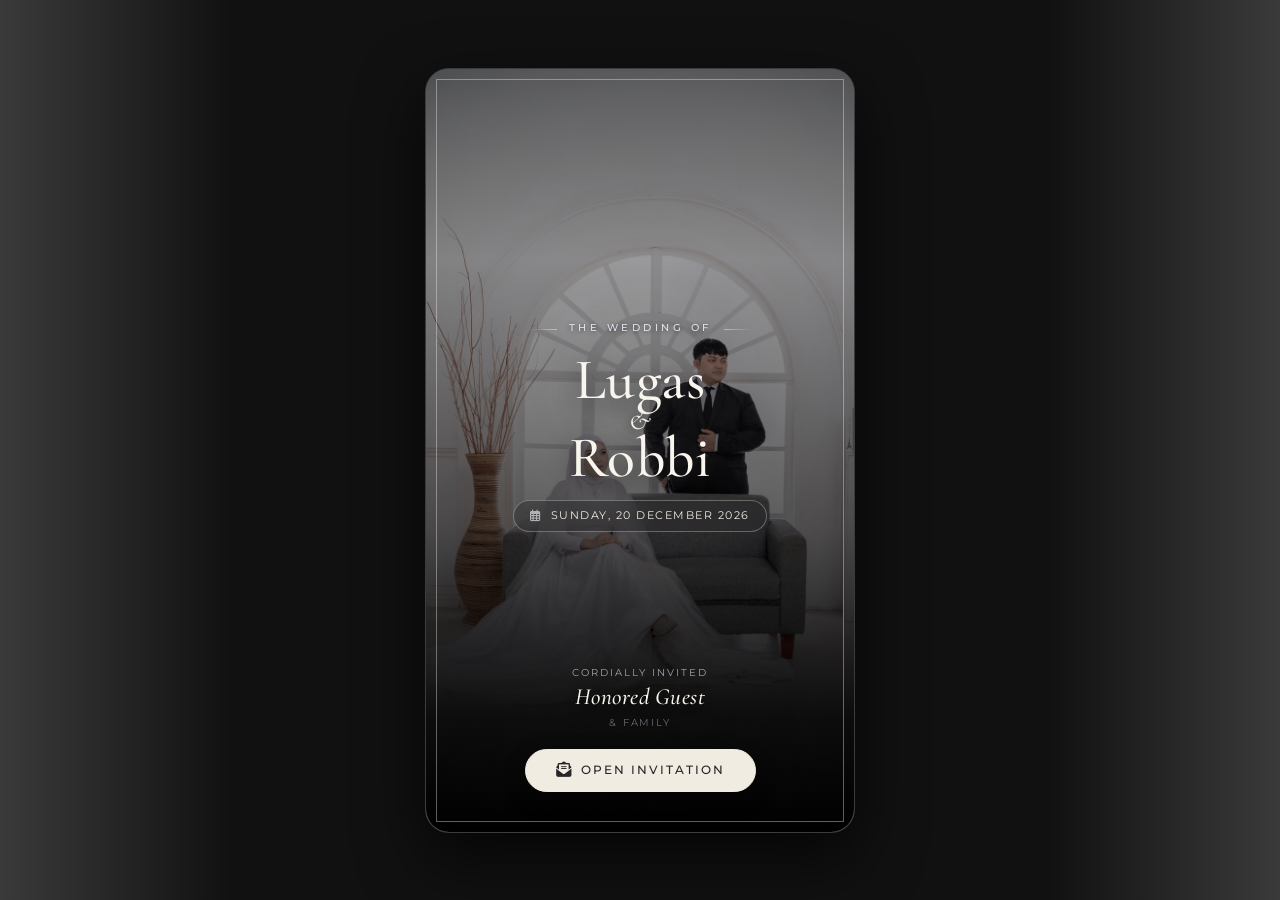
==== commit 6a5f32e3: "terbaru" ====
--- a/index.html
+++ b/index.html
@@ -4,13 +4,18 @@
 <head>
     <meta charset="UTF-8">
     <meta name="viewport" content="width=device-width, initial-scale=1.0">
-    <title>The Wedding of Robbi &amp; Lugas</title>
-    <meta property="og:title" content="The Wedding of Robbi &amp; Lugas">
+    <title>The Wedding of Lugas &amp; Robbi</title>
+    <meta property="og:title" content="The Wedding of Lugas &amp; Robbi">
     <meta property="og:description"
-        content="The Wedding of Robbi &amp; Lugas. Open this invitation to RSVP and send your warmest wishes.">
-    <meta property="og:image" content="https://robbihably1.github.io/undangan/images/foto3.jpg">
+        content="The Wedding of Lugas &amp; Robbi. Open this invitation to RSVP and send your warmest wishes.">
+    <meta property="og:image" content="https://robbihably1.github.io/undangan/images/cover-wa/cover-wa.jpg">
+    <meta property="og:image:secure_url" content="https://robbihably1.github.io/undangan/images/cover-wa/cover-wa.jpg">
+    <meta property="og:image:type" content="image/jpeg">
+    <meta property="og:image:width" content="1200">
+    <meta property="og:image:height" content="630">
     <meta property="og:type" content="website">
-    <meta property="twitter:card" content="summary_large_image">
+    <meta name="twitter:card" content="summary_large_image">
+    <meta name="twitter:image" content="https://robbihably1.github.io/undangan/images/cover-wa/cover-wa.jpg">
     <link rel="preconnect" href="https://fonts.googleapis.com">
     <link rel="preconnect" href="https://fonts.gstatic.com" crossorigin>
     <link
@@ -53,9 +58,9 @@
                     <span class="line"></span>
                 </div>
                 <h1 class="cover-names">
+                    <span class="name">Lugas</span>
+                    <span class="ampersand">&amp;</span>
                     <span class="name">Robbi</span>
-                    <span class="ampersand">&amp;</span>
-                    <span class="name">Lugas</span>
                 </h1>
                 <div class="cover-date-pill">
                     <i class="far fa-calendar-alt"></i>
@@ -110,10 +115,26 @@
 
                 <!-- Editorial Duo Cards -->
                 <div class="couple-editorial-grid">
+                    <!-- Bride Card -->
+                    <div class="couple-editorial-card bride-card">
+                        <div class="editorial-photo-wrap">
+                            <img src="images/foto-mempelai/bride.jpg" alt="Lugas Munayasika">
+                        </div>
+                        <span class="editorial-role">The Bride</span>
+                        <h3 class="editorial-name">Lugas<br>Munayasika</h3>
+                        <p class="editorial-parents">
+                            Daughter of<br>
+                            <strong>Mr. Sukardi</strong><br>&amp; <strong>Mrs. Mujiati</strong>
+                        </p>
+                    </div>
+
+                    <!-- Ampersand Divider -->
+                    <div class="couple-ampersand">&amp;</div>
+
                     <!-- Groom Card -->
                     <div class="couple-editorial-card groom-card">
                         <div class="editorial-photo-wrap">
-                            <img src="images/foto_groom_white.jpg" alt="Robbi Hably Minassholihyn">
+                            <img src="images/foto-mempelai/groom.jpg" alt="Robbi Hably Minassholihyn">
                         </div>
                         <span class="editorial-role">The Groom</span>
                         <h3 class="editorial-name">Robbi Hably<br>Minassholihyn</h3>
@@ -122,22 +143,6 @@
                             <strong>Mr. Deni Ramdani</strong><br>&amp; <strong>Mrs. Nurlaela</strong>
                         </p>
                     </div>
-
-                    <!-- Ampersand Divider -->
-                    <div class="couple-ampersand">&amp;</div>
-
-                    <!-- Bride Card -->
-                    <div class="couple-editorial-card bride-card">
-                        <div class="editorial-photo-wrap">
-                            <img src="images/foto_bride_white.jpg" alt="Lugas Munayasika">
-                        </div>
-                        <span class="editorial-role">The Bride</span>
-                        <h3 class="editorial-name">Lugas<br>Munayasika</h3>
-                        <p class="editorial-parents">
-                            Daughter of<br>
-                            <strong>Mr. Sukardi</strong><br>&amp; <strong>Mrs. Mujiati</strong>
-                        </p>
-                    </div>
                 </div>
             </div>
         </section>
@@ -149,9 +154,10 @@
                 <!-- Decorative Top Ornament -->
                 <div class="wd-ornament-top">
                     <svg width="120" height="24" viewBox="0 0 120 24" fill="none">
-                        <path d="M0 12 Q30 0 60 12 Q90 24 120 12" stroke="rgba(255,255,255,0.15)" stroke-width="1" fill="none"/>
-                        <circle cx="60" cy="12" r="3" fill="rgba(255,255,255,0.12)"/>
-                        <circle cx="60" cy="12" r="6" stroke="rgba(255,255,255,0.08)" stroke-width="0.5" fill="none"/>
+                        <path d="M0 12 Q30 0 60 12 Q90 24 120 12" stroke="rgba(255,255,255,0.15)" stroke-width="1"
+                            fill="none" />
+                        <circle cx="60" cy="12" r="3" fill="rgba(255,255,255,0.12)" />
+                        <circle cx="60" cy="12" r="6" stroke="rgba(255,255,255,0.08)" stroke-width="0.5" fill="none" />
                     </svg>
                 </div>
 
@@ -167,8 +173,8 @@
                     <div class="countdown-card">
                         <div class="countdown-ring">
                             <svg viewBox="0 0 80 80">
-                                <circle cx="40" cy="40" r="36" class="ring-bg"/>
-                                <circle cx="40" cy="40" r="36" class="ring-fg ring-days"/>
+                                <circle cx="40" cy="40" r="36" class="ring-bg" />
+                                <circle cx="40" cy="40" r="36" class="ring-fg ring-days" />
                             </svg>
                             <span class="countdown-num" id="days">00</span>
                         </div>
@@ -177,8 +183,8 @@
                     <div class="countdown-card">
                         <div class="countdown-ring">
                             <svg viewBox="0 0 80 80">
-                                <circle cx="40" cy="40" r="36" class="ring-bg"/>
-                                <circle cx="40" cy="40" r="36" class="ring-fg ring-hours"/>
+                                <circle cx="40" cy="40" r="36" class="ring-bg" />
+                                <circle cx="40" cy="40" r="36" class="ring-fg ring-hours" />
                             </svg>
                             <span class="countdown-num" id="hours">00</span>
                         </div>
@@ -187,8 +193,8 @@
                     <div class="countdown-card">
                         <div class="countdown-ring">
                             <svg viewBox="0 0 80 80">
-                                <circle cx="40" cy="40" r="36" class="ring-bg"/>
-                                <circle cx="40" cy="40" r="36" class="ring-fg ring-mins"/>
+                                <circle cx="40" cy="40" r="36" class="ring-bg" />
+                                <circle cx="40" cy="40" r="36" class="ring-fg ring-mins" />
                             </svg>
                             <span class="countdown-num" id="minutes">00</span>
                         </div>
@@ -197,8 +203,8 @@
                     <div class="countdown-card">
                         <div class="countdown-ring">
                             <svg viewBox="0 0 80 80">
-                                <circle cx="40" cy="40" r="36" class="ring-bg"/>
-                                <circle cx="40" cy="40" r="36" class="ring-fg ring-secs"/>
+                                <circle cx="40" cy="40" r="36" class="ring-bg" />
+                                <circle cx="40" cy="40" r="36" class="ring-fg ring-secs" />
                             </svg>
                             <span class="countdown-num" id="seconds">00</span>
                         </div>
@@ -220,14 +226,14 @@
                         <div class="wd-event-icon-wrap">
                             <i class="fas fa-ring"></i>
                         </div>
-                        <h3 class="wd-event-name">Marriage Ceremony</h3>
+                        <h3 class="wd-event-name">Wedding Ceremony</h3>
                         <div class="wd-event-detail">
                             <i class="far fa-clock"></i>
-                            <span>08.00 – 10.00 WIB</span>
+                            <span>08.00 – 09.00 WIB</span>
                         </div>
                         <div class="wd-event-detail">
                             <i class="fas fa-location-dot"></i>
-                            <span>Bride's Residence</span>
+                            <span>Lugas' Home</span>
                         </div>
                     </div>
 
@@ -239,18 +245,19 @@
                         <h3 class="wd-event-name">Wedding Reception</h3>
                         <div class="wd-event-detail">
                             <i class="far fa-clock"></i>
-                            <span>11.00 WIB – Finish</span>
+                            <span>10.00 – 12.00 WIB</span>
                         </div>
                         <div class="wd-event-detail">
                             <i class="fas fa-location-dot"></i>
-                            <span>Ds. Nguri, Lembeyan, Magetan</span>
+                            <span>Lugas' Home</span>
                         </div>
                     </div>
                 </div>
 
                 <!-- Save to Calendar Button -->
                 <div class="wd-calendar-wrap">
-                    <a href="https://calendar.google.com/calendar/render?action=TEMPLATE&text=Wedding+of+Robbi+%26+Lugas&dates=20261220T010000Z/20261220T100000Z&details=You+are+invited+to+the+wedding+of+Robbi+%26+Lugas&location=Ds.+Nguri+Lembeyan+Magetan" target="_blank" class="wd-save-btn">
+                    <a href="https://calendar.google.com/calendar/render?action=TEMPLATE&text=Wedding+of+Lugas+%26+Robbi&dates=20261220T010000Z/20261220T100000Z&details=You+are+invited+to+the+wedding+of+Lugas+%26+Robbi&location=Ds.+Nguri+Lembeyan+Magetan"
+                        target="_blank" class="wd-save-btn">
                         <i class="far fa-calendar-plus"></i>
                         <span>Add to Calendar</span>
                     </a>
@@ -259,7 +266,8 @@
                 <!-- Decorative Bottom Ornament -->
                 <div class="wd-ornament-bottom">
                     <svg width="80" height="16" viewBox="0 0 80 16" fill="none">
-                        <path d="M0 8 Q20 0 40 8 Q60 16 80 8" stroke="rgba(255,255,255,0.12)" stroke-width="1" fill="none"/>
+                        <path d="M0 8 Q20 0 40 8 Q60 16 80 8" stroke="rgba(255,255,255,0.12)" stroke-width="1"
+                            fill="none" />
                     </svg>
                 </div>
 
@@ -278,15 +286,6 @@
             </div>
             <div class="map-container-fullbleed">
                 <div id="map"></div>
-                <!-- Tints the map tiles so the land matches the ivory section background -->
-                <svg class="map-tint-defs" width="0" height="0" aria-hidden="true" focusable="false">
-                    <filter id="map-ivory-tint" color-interpolation-filters="sRGB">
-                        <feColorMatrix type="matrix" values="0.2131 0.7170 0.0724 0 0
-                                                             0.2087 0.7022 0.0709 0 0
-                                                             0.2017 0.6784 0.0685 0 0
-                                                             0      0      0      1 0" />
-                    </filter>
-                </svg>
             </div>
         </section>
 
@@ -295,18 +294,16 @@
             <div class="container text-center reveal">
                 <h2>Love Gallery</h2>
                 <div class="gallery-grid">
-                    <img src="images/gallery1.jpg" alt="Eternal Love - Robbi & Lugas" class="gallery-img">
-                    <img src="images/gallery2.jpg" alt="With You Forever - Robbi & Lugas" class="gallery-img">
-                    <img src="images/gallery3.jpg" alt="Modern Elegance - Robbi & Lugas" class="gallery-img">
-                    <img src="images/gallery4.jpg" alt="Sweet Moments - Robbi & Lugas" class="gallery-img">
-                    <img src="images/gallery5.jpg" alt="Radiant Smiles - Robbi & Lugas" class="gallery-img">
-                    <img src="images/gallery6.jpg" alt="Editorial Grace - Robbi & Lugas" class="gallery-img">
-                    <img src="images/gallery7.jpg" alt="Hand in Hand - Robbi & Lugas" class="gallery-img">
-                    <img src="images/gallery8.jpg" alt="Blissful Bride - Lugas" class="gallery-img">
-                    <img src="images/gallery9.jpg" alt="Pure White Blooms - Robbi & Lugas" class="gallery-img">
-                    <img src="images/gallery10.jpg" alt="Devoted Groom - Robbi" class="gallery-img">
-                    <img src="images/gallery11.jpg" alt="Promise of Forever - Robbi & Lugas" class="gallery-img">
-                    <img src="images/gallery12.jpg" alt="Serenade of Love - Robbi & Lugas" class="gallery-img">
+                    <img src="images/gallery/web/DSC_7607.jpg" alt="Eternal Love - Lugas & Robbi" class="gallery-img" loading="lazy" decoding="async">
+                    <img src="images/gallery/web/DSC_7667.jpg" alt="Modern Elegance - Lugas & Robbi" class="gallery-img" loading="lazy" decoding="async">
+                    <img src="images/gallery/web/DSC_7632.jpg" alt="With You Forever - Lugas & Robbi" class="gallery-img" loading="lazy" decoding="async">
+                    <img src="images/gallery/web/DSC_7669.jpg" alt="Graceful Moments - Lugas & Robbi" class="gallery-img" loading="lazy" decoding="async">
+                    <img src="images/gallery/web/DSC_7634.jpg" alt="Hand in Hand - Lugas & Robbi" class="gallery-img" loading="lazy" decoding="async">
+                    <img src="images/gallery/web/DSC_7721.jpg" alt="Crimson Romance - Lugas & Robbi" class="gallery-img" loading="lazy" decoding="async">
+                    <img src="images/gallery/web/DSC_7639.jpg" alt="Sweet Serenity - Lugas & Robbi" class="gallery-img" loading="lazy" decoding="async">
+                    <img src="images/gallery/web/DSC_7699.jpg" alt="Timeless Elegance - Lugas & Robbi" class="gallery-img" loading="lazy" decoding="async">
+                    <img src="images/gallery/web/DSC_7692.jpg" alt="Promise of Forever - Lugas & Robbi" class="gallery-img" loading="lazy" decoding="async">
+                    <img src="images/gallery/web/DSC_7723.jpg" alt="Our Happily Ever After - Lugas & Robbi" class="gallery-img" loading="lazy" decoding="async">
                 </div>
             </div>
         </section>
@@ -328,7 +325,7 @@
 
                     <!-- Bottom Info -->
                     <div class="video-info">
-                        <h3 class="username">Robbi & Lugas</h3>
+                        <h3 class="username">Lugas & Robbi</h3>
                         <p class="description">Our journey towards forever begins here. So thrilled to share our joy
                             with all of you! #wedding #weddinginvitation #happilyeverafter</p>
                         <div class="music-info">
@@ -385,8 +382,10 @@
                         <div class="comment-item">
                             <img src="images/avatar_zayn.jpg" alt="zayn malik" class="comment-avatar">
                             <div class="comment-content">
-                                <span class="comment-user">zayn malik <i class="fas fa-check-circle verified-badge"></i></span>
-                                <p class="comment-text">Congratulations bro! Wishing both of you pure happiness and love forever. Beautiful couple! ❤️✨</p>
+                                <span class="comment-user">zayn malik <i
+                                        class="fas fa-check-circle verified-badge"></i></span>
+                                <p class="comment-text">Congratulations bro! Wishing both of you pure happiness and love
+                                    forever. Beautiful couple! ❤️✨</p>
                                 <div class="comment-actions">
                                     <span class="comment-time">2h</span>
                                     <span class="comment-reply">Reply</span>
@@ -397,8 +396,10 @@
                         <div class="comment-item">
                             <img src="images/avatar_justin.jpg" alt="justin bieber" class="comment-avatar">
                             <div class="comment-content">
-                                <span class="comment-user">justin bieber <i class="fas fa-check-circle verified-badge"></i></span>
-                                <p class="comment-text">So happy for you two!! Welcome to the married club, it's the best journey ever 🙏❤️</p>
+                                <span class="comment-user">justin bieber <i
+                                        class="fas fa-check-circle verified-badge"></i></span>
+                                <p class="comment-text">So happy for you two!! Welcome to the married club, it's the
+                                    best journey ever 🙏❤️</p>
                                 <div class="comment-actions">
                                     <span class="comment-time">4h</span>
                                     <span class="comment-reply">Reply</span>
@@ -409,8 +410,10 @@
                         <div class="comment-item">
                             <img src="images/avatar_cristiano.jpg" alt="cristiano" class="comment-avatar">
                             <div class="comment-content">
-                                <span class="comment-user">cristiano <i class="fas fa-check-circle verified-badge"></i></span>
-                                <p class="comment-text">Congratulations to the lovely couple! Wishing you endless blessings on this special journey. SIUUU! 💍👏</p>
+                                <span class="comment-user">cristiano <i
+                                        class="fas fa-check-circle verified-badge"></i></span>
+                                <p class="comment-text">Congratulations to the lovely couple! Wishing you endless
+                                    blessings on this special journey. SIUUU! 💍👏</p>
                                 <div class="comment-actions">
                                     <span class="comment-time">6h</span>
                                     <span class="comment-reply">Reply</span>
@@ -421,8 +424,10 @@
                         <div class="comment-item">
                             <img src="images/avatar_neymar.jpg" alt="neymar" class="comment-avatar">
                             <div class="comment-content">
-                                <span class="comment-user">neymar <i class="fas fa-check-circle verified-badge"></i></span>
-                                <p class="comment-text">Parabéns meu amigo!! Wishing you all the love and happiness in the world! 🤙🎉🥂</p>
+                                <span class="comment-user">neymar <i
+                                        class="fas fa-check-circle verified-badge"></i></span>
+                                <p class="comment-text">Parabéns meu amigo!! Wishing you all the love and happiness in
+                                    the world! 🤙🎉🥂</p>
                                 <div class="comment-actions">
                                     <span class="comment-time">1d</span>
                                     <span class="comment-reply">Reply</span>
@@ -433,8 +438,10 @@
                         <div class="comment-item">
                             <img src="https://i.pravatar.cc/100?img=51" alt="Leonardo DiCaprio" class="comment-avatar">
                             <div class="comment-content">
-                                <span class="comment-user">Leonardo DiCaprio <i class="fas fa-check-circle verified-badge"></i></span>
-                                <p class="comment-text">What a beautiful celebration of love! Wishing you both a lifetime of happiness together 🌟💍</p>
+                                <span class="comment-user">Leonardo DiCaprio <i
+                                        class="fas fa-check-circle verified-badge"></i></span>
+                                <p class="comment-text">What a beautiful celebration of love! Wishing you both a
+                                    lifetime of happiness together 🌟💍</p>
                                 <div class="comment-actions">
                                     <span class="comment-time">1d</span>
                                     <span class="comment-reply">Reply</span>
@@ -445,8 +452,10 @@
                         <div class="comment-item">
                             <img src="https://i.pravatar.cc/100?img=52" alt="Brad Pitt" class="comment-avatar">
                             <div class="comment-content">
-                                <span class="comment-user">Brad Pitt <i class="fas fa-check-circle verified-badge"></i></span>
-                                <p class="comment-text">True love is a rare thing. So happy for you both! Cheers to forever 🥂❤️</p>
+                                <span class="comment-user">Brad Pitt <i
+                                        class="fas fa-check-circle verified-badge"></i></span>
+                                <p class="comment-text">True love is a rare thing. So happy for you both! Cheers to
+                                    forever 🥂❤️</p>
                                 <div class="comment-actions">
                                     <span class="comment-time">1d</span>
                                     <span class="comment-reply">Reply</span>
@@ -457,8 +466,10 @@
                         <div class="comment-item">
                             <img src="https://i.pravatar.cc/100?img=53" alt="Tom Cruise" class="comment-avatar">
                             <div class="comment-content">
-                                <span class="comment-user">Tom Cruise <i class="fas fa-check-circle verified-badge"></i></span>
-                                <p class="comment-text">Mission accomplished! You found your soulmate. Congratulations to you both! 🚀💒</p>
+                                <span class="comment-user">Tom Cruise <i
+                                        class="fas fa-check-circle verified-badge"></i></span>
+                                <p class="comment-text">Mission accomplished! You found your soulmate. Congratulations
+                                    to you both! 🚀💒</p>
                                 <div class="comment-actions">
                                     <span class="comment-time">2d</span>
                                     <span class="comment-reply">Reply</span>
@@ -469,8 +480,10 @@
                         <div class="comment-item">
                             <img src="https://i.pravatar.cc/100?img=54" alt="Tom Hanks" class="comment-avatar">
                             <div class="comment-content">
-                                <span class="comment-user">Tom Hanks <i class="fas fa-check-circle verified-badge"></i></span>
-                                <p class="comment-text">Life is like a box of chocolates, and you two found the sweetest one. Congratulations! 🍫💕</p>
+                                <span class="comment-user">Tom Hanks <i
+                                        class="fas fa-check-circle verified-badge"></i></span>
+                                <p class="comment-text">Life is like a box of chocolates, and you two found the sweetest
+                                    one. Congratulations! 🍫💕</p>
                                 <div class="comment-actions">
                                     <span class="comment-time">2d</span>
                                     <span class="comment-reply">Reply</span>
@@ -481,8 +494,10 @@
                         <div class="comment-item">
                             <img src="https://i.pravatar.cc/100?img=55" alt="Robert Downey Jr." class="comment-avatar">
                             <div class="comment-content">
-                                <span class="comment-user">Robert Downey Jr. <i class="fas fa-check-circle verified-badge"></i></span>
-                                <p class="comment-text">Love you 3000! Wishing the happy couple an incredible adventure ahead ❤️🔥</p>
+                                <span class="comment-user">Robert Downey Jr. <i
+                                        class="fas fa-check-circle verified-badge"></i></span>
+                                <p class="comment-text">Love you 3000! Wishing the happy couple an incredible adventure
+                                    ahead ❤️🔥</p>
                                 <div class="comment-actions">
                                     <span class="comment-time">3d</span>
                                     <span class="comment-reply">Reply</span>
@@ -493,8 +508,10 @@
                         <div class="comment-item">
                             <img src="https://i.pravatar.cc/100?img=56" alt="Johnny Depp" class="comment-avatar">
                             <div class="comment-content">
-                                <span class="comment-user">Johnny Depp <i class="fas fa-check-circle verified-badge"></i></span>
-                                <p class="comment-text">Every love story is beautiful, but yours is my favorite. All the best to you both! 🎭✨</p>
+                                <span class="comment-user">Johnny Depp <i
+                                        class="fas fa-check-circle verified-badge"></i></span>
+                                <p class="comment-text">Every love story is beautiful, but yours is my favorite. All the
+                                    best to you both! 🎭✨</p>
                                 <div class="comment-actions">
                                     <span class="comment-time">3d</span>
                                     <span class="comment-reply">Reply</span>
@@ -505,8 +522,10 @@
                         <div class="comment-item">
                             <img src="https://i.pravatar.cc/100?img=57" alt="Will Smith" class="comment-avatar">
                             <div class="comment-content">
-                                <span class="comment-user">Will Smith <i class="fas fa-check-circle verified-badge"></i></span>
-                                <p class="comment-text">Now that's what I call a perfect match! So happy for you two. Keep shining together! 💫🙌</p>
+                                <span class="comment-user">Will Smith <i
+                                        class="fas fa-check-circle verified-badge"></i></span>
+                                <p class="comment-text">Now that's what I call a perfect match! So happy for you two.
+                                    Keep shining together! 💫🙌</p>
                                 <div class="comment-actions">
                                     <span class="comment-time">4d</span>
                                     <span class="comment-reply">Reply</span>
@@ -517,8 +536,10 @@
                         <div class="comment-item">
                             <img src="https://i.pravatar.cc/100?img=58" alt="Dwayne Johnson" class="comment-avatar">
                             <div class="comment-content">
-                                <span class="comment-user">Dwayne Johnson <i class="fas fa-check-circle verified-badge"></i></span>
-                                <p class="comment-text">THE PEOPLE'S COUPLE! 💪 Massive congrats to you both. May your love be as strong as... well, me 😄❤️🎉</p>
+                                <span class="comment-user">Dwayne Johnson <i
+                                        class="fas fa-check-circle verified-badge"></i></span>
+                                <p class="comment-text">THE PEOPLE'S COUPLE! 💪 Massive congrats to you both. May your
+                                    love be as strong as... well, me 😄❤️🎉</p>
                                 <div class="comment-actions">
                                     <span class="comment-time">5d</span>
                                     <span class="comment-reply">Reply</span>
@@ -554,6 +575,45 @@
                 </div>
             </div>
         </section>--->
+
+        <!-- Wedding Gift Section -->
+        <section id="gift" class="section-dark">
+            <div class="container text-center reveal gift-elegant">
+                <div class="gift-icon-ring"><i class="fas fa-gift"></i></div>
+                <span class="gift-eyebrow">With Love</span>
+                <h2>Wedding Gift</h2>
+                <div class="gift-rule"><span></span><i class="fas fa-heart"></i><span></span></div>
+                <p class="gift-lead">Your presence and prayers are the greatest gift. Should you wish to share a token
+                    of love, you may do so through the details below.</p>
+
+                <div class="gift-stack">
+                    <!-- Mandiri -->
+                    <div class="gift-card">
+                        <span class="gift-corner tl"></span><span class="gift-corner br"></span>
+                        <span class="gift-bank">MANDIRI</span>
+                        <span class="gift-label">Account Number</span>
+                        <p class="gift-number" id="acc-mandiri">1020011090609</p>
+                        <p class="gift-holder">a.n. Lugas Munayasika</p>
+                        <button class="gift-copy copy-btn" data-target="acc-mandiri" title="Copy Number">
+                            <i class="far fa-copy"></i> Copy Number
+                        </button>
+                    </div>
+
+                    <!-- BCA -->
+                    <div class="gift-card">
+                        <span class="gift-corner tl"></span><span class="gift-corner br"></span>
+                        <span class="gift-bank">BCA</span>
+                        <span class="gift-label">Account Number</span>
+                        <p class="gift-number" id="acc-bca">6811012804</p>
+                        <p class="gift-holder">a.n. Robbi Hably M.</p>
+                        <button class="gift-copy copy-btn" data-target="acc-bca" title="Copy Number">
+                            <i class="far fa-copy"></i> Copy Number
+                        </button>
+                    </div>
+                </div>
+            </div>
+
+        </section>
 
         <!-- RSVP -->
         <section id="rsvp" class="section-dark rsvp-modern-section">
@@ -634,44 +694,6 @@
             </div>
         </section>
 
-        <!-- Wedding Gift Section -->
-        <section id="gift" class="section-dark">
-            <div class="container text-center reveal gift-elegant">
-                <div class="gift-icon-ring"><i class="fas fa-gift"></i></div>
-                <span class="gift-eyebrow">With Love</span>
-                <h2>Wedding Gift</h2>
-                <div class="gift-rule"><span></span><i class="fas fa-heart"></i><span></span></div>
-                <p class="gift-lead">Your presence and prayers are the greatest gift. Should you wish to share a token of love, you may do so through the details below.</p>
-
-                <div class="gift-stack">
-                    <!-- BCA -->
-                    <div class="gift-card">
-                        <span class="gift-corner tl"></span><span class="gift-corner br"></span>
-                        <span class="gift-bank">BCA</span>
-                        <span class="gift-label">Account Number</span>
-                        <p class="gift-number" id="acc-bca">121312131</p>
-                        <p class="gift-holder">a.n. Robbi Hably M.</p>
-                        <button class="gift-copy copy-btn" data-target="acc-bca" title="Copy Number">
-                            <i class="far fa-copy"></i> Copy Number
-                        </button>
-                    </div>
-
-                    <!-- Mandiri -->
-                    <div class="gift-card">
-                        <span class="gift-corner tl"></span><span class="gift-corner br"></span>
-                        <span class="gift-bank">MANDIRI</span>
-                        <span class="gift-label">Account Number</span>
-                        <p class="gift-number" id="acc-mandiri">12412144</p>
-                        <p class="gift-holder">a.n. Lugas Munayasika</p>
-                        <button class="gift-copy copy-btn" data-target="acc-mandiri" title="Copy Number">
-                            <i class="far fa-copy"></i> Copy Number
-                        </button>
-                    </div>
-                </div>
-            </div>
-
-        </section>
-
         <!-- Closing Gratitude -->
         <section id="closing" class="section-black closing-section">
             <div class="container text-center reveal">
@@ -684,12 +706,12 @@
                         We hope this day will be as memorable for you as it is for us.
                     </p>
                     <div class="closing-names">
-                        <p>Robbi &amp; Lugas</p>
+                        <p>Lugas &amp; Robbi</p>
                     </div>
                 </div>
             </div>
             <footer>
-                <p>The Wedding of Robbi &amp; Lugas</p>
+                <p>The Wedding of Lugas &amp; Robbi</p>
             </footer>
         </section>
 
@@ -716,4 +738,4 @@
 
 </body>
 
-</html>
+</html>
--- a/styles.css
+++ b/styles.css
@@ -138,9 +138,9 @@
     left: 0;
     width: 100%;
     height: 100%;
-    background-image: url('images/gallery1.jpg');
+    background-image: url('images/cover/cover.jpg');
     background-size: cover;
-    background-position: center 20%;
+    background-position: center 45%;
     filter: brightness(0.85) contrast(1.08);
     transform: scale(1.03);
     animation: slowZoom 22s infinite alternate ease-in-out;
@@ -735,22 +735,17 @@
     width: 100%;
     height: 100%;
     object-fit: cover;
-    object-position: center top;
-    transform: scale(2.0);
-    transform-origin: center 20%;
+    object-position: center 20%;
+    transform: none;
     display: block;
-    filter: brightness(0.96) contrast(1.04);
-}
-
-/* Specific crop adjustments for Groom and Bride */
-.groom-card .editorial-photo-wrap img {
-    transform-origin: 15% 0%; /* 15% pushes him right, 0% pushes him down (more headroom) */
-    transform: scale(1.8);
-}
-
+    filter: brightness(0.98) contrast(1.03);
+}
+
+/* Groom & Bride photos are precision-cropped 3:4 portraits in images/foto-mempelai/ */
+.groom-card .editorial-photo-wrap img,
 .bride-card .editorial-photo-wrap img {
-    transform-origin: 50% 25%;
-    transform: scale(1.15) translateY(-8%); /* Pindah ke atas agar kepalanya lebih tinggi */
+    transform: none;
+    object-position: center 20%;
 }
 
 /* Minimalist Role Tag */
@@ -1907,17 +1902,16 @@
 }
 
 /* Card Cowo: dari atas ke bawah */
-.anim-slide-up .couple-editorial-card:first-child,
-.anim-slide-up .groom-card {
+/* Card Kiri (pertama): dari atas ke bawah */
+.anim-slide-up .couple-editorial-card:first-child {
     opacity: 0;
     transform: translateY(-80px);
     transition: opacity 0.85s cubic-bezier(0.16, 1, 0.3, 1) 0.05s, transform 0.85s cubic-bezier(0.16, 1, 0.3, 1) 0.05s;
     will-change: opacity, transform;
 }
 
-/* Card Cewe: dari bawah ke atas */
-.anim-slide-up .couple-editorial-card:last-child,
-.anim-slide-up .bride-card {
+/* Card Kanan (kedua): dari bawah ke atas */
+.anim-slide-up .couple-editorial-card:last-child {
     opacity: 0;
     transform: translateY(80px);
     transition: opacity 0.85s cubic-bezier(0.16, 1, 0.3, 1) 0.05s, transform 0.85s cubic-bezier(0.16, 1, 0.3, 1) 0.05s;
--- a/style3.css
+++ b/style3.css
@@ -296,7 +296,7 @@
     background: #f1ece1;
 }
 
-#rsvp .attendance-card input[type="radio"]:checked + .card-inner {
+#rsvp .attendance-card input[type="radio"]:checked+.card-inner {
     background: var(--ink);
     border-color: var(--ink);
     color: #fff;
@@ -360,7 +360,8 @@
 
 /* Map: standard light tiles */
 .leaflet-container {
-    background: #f2ede5 !important; /* matches the ivory section behind the map */
+    background: #f1f1f1 !important;
+    /* × ivory layer on #map::after = section ivory */
 }
 
 
@@ -386,7 +387,10 @@
 }
 
 /* Couple */
-#couple .couple-minimal-title { color: var(--ink); }
+#couple .couple-minimal-title {
+    color: var(--ink);
+}
+
 #couple .couple-editorial-card {
     background: #f1ece1;
     border: 1px solid var(--hairline);
@@ -395,55 +399,109 @@
     backdrop-filter: none;
     -webkit-backdrop-filter: none;
 }
-#couple .editorial-photo-wrap { box-shadow: 0 0 0 1px var(--hairline); }
-#couple .editorial-role { color: var(--ink-mute); }
-#couple .editorial-name { color: var(--ink); }
-#couple .editorial-parents { color: var(--ink-soft); }
-#couple .editorial-parents strong { color: var(--ink); }
-#couple .couple-ampersand { color: rgba(18, 18, 18, 0.35); text-shadow: none; }
+
+#couple .editorial-photo-wrap {
+    box-shadow: 0 0 0 1px var(--hairline);
+}
+
+#couple .editorial-role {
+    color: var(--ink-mute);
+}
+
+#couple .editorial-name {
+    color: var(--ink);
+}
+
+#couple .editorial-parents {
+    color: var(--ink-soft);
+}
+
+#couple .editorial-parents strong {
+    color: var(--ink);
+}
+
+#couple .couple-ampersand {
+    color: rgba(18, 18, 18, 0.35);
+    text-shadow: none;
+}
 
 /* Location */
 #location .location-header {
     background: transparent;
     border-bottom: 1px solid var(--hairline);
 }
-#location .location-header h2 { color: var(--ink); text-shadow: none; }
+
+#location .location-header h2 {
+    color: var(--ink);
+    text-shadow: none;
+}
+
 #location .location-address,
-#location .location-address i { color: var(--ink-soft); }
-#location .map-container-fullbleed { border-bottom: 1px solid var(--hairline); }
+#location .location-address i {
+    color: var(--ink-soft);
+}
+
+#location .map-container-fullbleed {
+    border-bottom: 1px solid var(--hairline);
+}
 
 /* Gift */
-#gift h2 { color: var(--ink); text-shadow: none; }
+#gift h2 {
+    color: var(--ink);
+    text-shadow: none;
+}
 
 /* Map pin: red */
 .custom-map-pin .pin-icon {
     color: #e53935;
     filter: drop-shadow(0 3px 6px rgba(0, 0, 0, 0.45));
 }
-.custom-map-pin:hover .pin-icon { color: #c62828; }
-.custom-map-pin .pin-pulse { background: rgba(229, 57, 53, 0.4); }
+
+.custom-map-pin:hover .pin-icon {
+    color: #c62828;
+}
+
+.custom-map-pin .pin-pulse {
+    background: rgba(229, 57, 53, 0.4);
+}
 
 /* Form fields & attendance options sit a touch darker than their card */
 #rsvp .rsvp-form-modern input[type="text"],
 #rsvp .rsvp-form-modern textarea,
-#rsvp .attendance-card .card-inner { background: #e9e3d6; }
+#rsvp .attendance-card .card-inner {
+    background: #e9e3d6;
+}
+
 #rsvp .rsvp-form-modern input[type="text"]:focus,
 #rsvp .rsvp-form-modern textarea:focus,
-#rsvp .attendance-card:hover .card-inner { background: #f1ece1; }
+#rsvp .attendance-card:hover .card-inner {
+    background: #f1ece1;
+}
 
 /* ═══ Cover: soft charcoal tone + ivory edge, so it flows into the ivory sections ═══ */
-#cover.cover-modern { background-color: #2b2b2e; }
-
-#cover .cover-bg { filter: brightness(0.85) contrast(1.02) saturate(0.9); }
+#cover.cover-modern {
+    background-color: #2b2b2e;
+}
+
+#cover .cover-bg {
+    filter: brightness(0.85) contrast(1.02) saturate(0.9);
+}
+
+#cover .cover-bg {
+    background-image: url('images/cover/cover.jpg');
+    background-position: center 45%;
+    filter: brightness(0.88) contrast(1.03) saturate(0.95);
+}
 
 #cover .cover-overlay {
-    background: linear-gradient(
-        180deg,
-        rgba(43, 43, 46, 0.55) 0%,
-        rgba(43, 43, 46, 0.34) 35%,
-        rgba(43, 43, 46, 0.40) 62%,
-        rgba(43, 43, 46, 0.72) 100%
-    );
+    background: linear-gradient(180deg,
+            rgba(43, 43, 46, 0.55) 0%,
+            rgba(43, 43, 46, 0.34) 35%,
+            rgba(43, 43, 46, 0.40) 62%,
+            rgba(43, 43, 46, 0.72) 100% rgba(32, 32, 36, 0.62) 0%,
+            rgba(32, 32, 36, 0.30) 34%,
+            rgba(32, 32, 36, 0.26) 58%,
+            rgba(32, 32, 36, 0.76) 100%);
 }
 
 /* Fine inner frame, same language as the other sections */
@@ -470,7 +528,9 @@
 
 #cover .cover-names .name,
 #cover .cover-names .ampersand,
-#cover .cover-guest .guest-name { color: #f8f5ef; }
+#cover .cover-guest .guest-name {
+    color: #f8f5ef;
+}
 
 #cover .cover-date-pill {
     background: rgba(43, 43, 46, 0.45);
@@ -484,16 +544,25 @@
     color: #26262a;
     box-shadow: 0 8px 22px rgba(0, 0, 0, 0.28);
 }
-#cover .open-invitation-btn i { color: #26262a; }
+
+#cover .open-invitation-btn i {
+    color: #26262a;
+}
+
 #cover .open-invitation-btn:hover {
     background: #f8f5ef;
     color: #26262a;
     border-color: #f8f5ef;
 }
-#cover .open-invitation-btn .btn-glow { display: none; }
+
+#cover .open-invitation-btn .btn-glow {
+    display: none;
+}
 
 /* ═══ Gift: soft light cards (no ATM look), same language as other sections ═══ */
-#gift .gift-grid { gap: 14px; }
+#gift .gift-grid {
+    gap: 14px;
+}
 
 #gift .atm-card,
 #gift .bca-card,
@@ -509,6 +578,7 @@
     box-shadow: 0 10px 26px rgba(18, 18, 18, 0.07);
     position: relative;
 }
+
 #gift .atm-card:hover {
     transform: translateY(-3px);
     border-color: var(--ink);
@@ -527,13 +597,16 @@
 
 /* no chip; logo / title centred with a divider below */
 #gift .atm-chip,
-#gift .atm-chip-silver { display: none; }
+#gift .atm-chip-silver {
+    display: none;
+}
 
 #gift .atm-card-header {
     justify-content: center;
     padding-bottom: 12px;
     border-bottom: 1px solid var(--hairline);
 }
+
 #gift .bank-logo-wrap,
 #gift .address-card .bank-logo-wrap {
     background: transparent !important;
@@ -541,8 +614,14 @@
     padding: 0;
     height: 36px;
 }
-#gift .bank-logo-atm { height: 28px; }
-#gift .bca-card .bank-logo-atm { height: 34px; }
+
+#gift .bank-logo-atm {
+    height: 28px;
+}
+
+#gift .bca-card .bank-logo-atm {
+    height: 34px;
+}
 
 #gift .gift-card-title {
     color: var(--ink);
@@ -551,9 +630,17 @@
     letter-spacing: 3px;
 }
 
-#gift .atm-card-body { align-items: center; margin: 2px 0; }
+#gift .atm-card-body {
+    align-items: center;
+    margin: 2px 0;
+}
+
 #gift .card-number-label,
-#gift .card-holder-label { color: var(--ink-mute); text-shadow: none; }
+#gift .card-holder-label {
+    color: var(--ink-mute);
+    text-shadow: none;
+}
+
 #gift .card-number {
     color: var(--ink);
     text-shadow: none;
@@ -562,14 +649,21 @@
     font-size: 1.45rem;
     letter-spacing: 3px;
 }
+
 #gift .card-address {
     color: var(--ink-soft);
     text-shadow: none;
     text-align: center;
 }
-#gift .card-holder-name { color: var(--ink); text-shadow: none; }
-
-#gift .atm-card-footer { align-items: center; }
+
+#gift .card-holder-name {
+    color: var(--ink);
+    text-shadow: none;
+}
+
+#gift .atm-card-footer {
+    align-items: center;
+}
 
 #gift .copy-btn-atm {
     background: var(--ink);
@@ -578,6 +672,7 @@
     border-radius: 3px;
     box-shadow: none;
 }
+
 #gift .copy-btn-atm:hover {
     background: #f1ece1;
     color: var(--ink);
@@ -587,7 +682,9 @@
 
 /* Gift: text-only header (no logos) */
 #gift .bca-card .bank-logo-wrap,
-#gift .mandiri-card .bank-logo-wrap { display: none; }
+#gift .mandiri-card .bank-logo-wrap {
+    display: none;
+}
 
 #gift .bca-card .atm-card-header::before,
 #gift .mandiri-card .atm-card-header::before {
@@ -599,8 +696,14 @@
     color: var(--ink);
     line-height: 36px;
 }
-#gift .bca-card .atm-card-header::before { content: 'BCA'; }
-#gift .mandiri-card .atm-card-header::before { content: 'MANDIRI'; }
+
+#gift .bca-card .atm-card-header::before {
+    content: 'BCA';
+}
+
+#gift .mandiri-card .atm-card-header::before {
+    content: 'MANDIRI';
+}
 
 #gift .address-card .gift-card-title {
     font-family: var(--font-serif);
@@ -610,10 +713,15 @@
     text-indent: 6px;
     line-height: 36px;
 }
-#gift .atm-card-header { padding-bottom: 10px; }
+
+#gift .atm-card-header {
+    padding-bottom: 10px;
+}
 
 /* ═══ Wedding Gift — elegant account panel ═══ */
-#gift { padding: 40px 20px; }
+#gift {
+    padding: 40px 20px;
+}
 
 #gift .gift-elegant {
     max-width: 340px;
@@ -734,11 +842,13 @@
     width: 70%;
     position: relative;
 }
+
 #gift .gift-sep span {
     flex: 1;
     height: 1px;
     background: linear-gradient(90deg, transparent, rgba(18, 18, 18, 0.3), transparent);
 }
+
 #gift .gift-sep i {
     font-size: 0.55rem;
     color: var(--ink);
@@ -746,7 +856,10 @@
 }
 
 /* ═══ Wedding Gift v3 — icon header + two refined account cards ═══ */
-#gift { --accent: #a8946a; padding: 44px 20px 48px; }
+#gift {
+    --accent: #a8946a;
+    padding: 44px 20px 48px;
+}
 
 #gift .gift-icon-ring {
     width: 60px;
@@ -761,6 +874,7 @@
     color: var(--ink);
     font-size: 1.1rem;
 }
+
 #gift .gift-icon-ring::before {
     content: '';
     position: absolute;
@@ -783,16 +897,27 @@
     width: 55%;
     margin: 0 auto 14px;
 }
+
 #gift .gift-rule span {
     flex: 1;
     height: 1px;
     background: linear-gradient(90deg, transparent, var(--accent), transparent);
 }
-#gift .gift-rule i { font-size: 0.5rem; color: var(--accent); }
-
-#gift .gift-lead { margin-bottom: 26px; }
-
-#gift .gift-stack { display: flex; flex-direction: column; gap: 16px; }
+
+#gift .gift-rule i {
+    font-size: 0.5rem;
+    color: var(--accent);
+}
+
+#gift .gift-lead {
+    margin-bottom: 26px;
+}
+
+#gift .gift-stack {
+    display: flex;
+    flex-direction: column;
+    gap: 16px;
+}
 
 #gift .gift-card {
     position: relative;
@@ -806,10 +931,12 @@
     box-shadow: 0 14px 30px rgba(18, 18, 18, 0.08);
     transition: transform 0.3s ease, box-shadow 0.3s ease;
 }
+
 #gift .gift-card:hover {
     transform: translateY(-3px);
     box-shadow: 0 18px 36px rgba(18, 18, 18, 0.13);
 }
+
 /* inner hairline frame */
 #gift .gift-card::before {
     content: '';
@@ -818,6 +945,7 @@
     border: 1px solid rgba(18, 18, 18, 0.07);
     pointer-events: none;
 }
+
 /* champagne corner accents */
 #gift .gift-corner {
     position: absolute;
@@ -828,8 +956,20 @@
     border-width: 0;
     pointer-events: none;
 }
-#gift .gift-corner.tl { top: 10px; left: 10px; border-top-width: 1px; border-left-width: 1px; }
-#gift .gift-corner.br { bottom: 10px; right: 10px; border-bottom-width: 1px; border-right-width: 1px; }
+
+#gift .gift-corner.tl {
+    top: 10px;
+    left: 10px;
+    border-top-width: 1px;
+    border-left-width: 1px;
+}
+
+#gift .gift-corner.br {
+    bottom: 10px;
+    right: 10px;
+    border-bottom-width: 1px;
+    border-right-width: 1px;
+}
 
 #gift .gift-bank {
     font-family: var(--font-serif);
@@ -842,6 +982,7 @@
     padding-bottom: 10px;
     position: relative;
 }
+
 #gift .gift-bank::after {
     content: '';
     position: absolute;
@@ -892,22 +1033,51 @@
     letter-spacing: 2.2px;
     box-shadow: 0 6px 14px rgba(18, 18, 18, 0.18);
 }
+
 #gift .gift-copy:hover {
     background: transparent;
     color: var(--ink);
 }
 
 /* ═══ Gift v4 — compact & simple ═══ */
-#gift { padding: 28px 20px 32px; }
-
-#gift .gift-icon-ring { width: 40px; height: 40px; margin-bottom: 8px; font-size: 0.85rem; }
-#gift .gift-icon-ring::before { inset: 4px; }
-#gift .gift-elegant h2 { font-size: 1.8rem; margin-bottom: 6px; }
-#gift .gift-rule { margin-bottom: 8px; }
-#gift .gift-lead { font-size: 0.88rem; line-height: 1.55; margin-bottom: 16px; max-width: 280px; }
-
-#gift .gift-elegant { max-width: 300px; }
-#gift .gift-stack { gap: 10px; }
+#gift {
+    padding: 28px 20px 32px;
+}
+
+#gift .gift-icon-ring {
+    width: 40px;
+    height: 40px;
+    margin-bottom: 8px;
+    font-size: 0.85rem;
+}
+
+#gift .gift-icon-ring::before {
+    inset: 4px;
+}
+
+#gift .gift-elegant h2 {
+    font-size: 1.8rem;
+    margin-bottom: 6px;
+}
+
+#gift .gift-rule {
+    margin-bottom: 8px;
+}
+
+#gift .gift-lead {
+    font-size: 0.88rem;
+    line-height: 1.55;
+    margin-bottom: 16px;
+    max-width: 280px;
+}
+
+#gift .gift-elegant {
+    max-width: 300px;
+}
+
+#gift .gift-stack {
+    gap: 10px;
+}
 
 #gift .gift-card {
     padding: 14px 16px 14px;
@@ -915,10 +1085,17 @@
     border: 1px solid var(--hairline);
     box-shadow: 0 6px 16px rgba(18, 18, 18, 0.05);
 }
-#gift .gift-card:hover { transform: none; box-shadow: 0 8px 20px rgba(18, 18, 18, 0.09); }
+
+#gift .gift-card:hover {
+    transform: none;
+    box-shadow: 0 8px 20px rgba(18, 18, 18, 0.09);
+}
+
 #gift .gift-card::before,
 #gift .gift-corner,
-#gift .gift-label { display: none; }
+#gift .gift-label {
+    display: none;
+}
 
 #gift .gift-bank {
     font-size: 0.8rem;
@@ -927,7 +1104,10 @@
     margin-bottom: 8px;
     padding-bottom: 7px;
 }
-#gift .gift-bank::after { width: 20px; }
+
+#gift .gift-bank::after {
+    width: 20px;
+}
 
 #gift .gift-number {
     font-size: 1.1rem;
@@ -935,7 +1115,11 @@
     text-indent: 3px;
     margin-bottom: 3px;
 }
-#gift .gift-holder { font-size: 0.82rem; margin-bottom: 10px; }
+
+#gift .gift-holder {
+    font-size: 0.82rem;
+    margin-bottom: 10px;
+}
 
 #gift .gift-copy {
     padding: 6px 16px;
@@ -945,13 +1129,17 @@
 }
 
 /* Cover: no ivory strip at the bottom edge */
-#cover.cover-modern::after { content: none; display: none; }
+#cover.cover-modern::after {
+    content: none;
+    display: none;
+}
 
 /* Location: keep the map inside the inner frame */
 #location .location-header {
     border-bottom: none;
     padding: 36px 24px 16px;
 }
+
 #location .map-container-fullbleed {
     flex: 0 0 auto;
     width: auto;
@@ -961,10 +1149,183 @@
     box-shadow: 0 10px 26px rgba(18, 18, 18, 0.08);
     overflow: hidden;
 }
-#location #map { min-height: 340px; height: 340px; }
-
-
-/* Map tiles tinted to the ivory background (filter #map-ivory-tint lives in index.html):
-   land (#f6f3d4) becomes #f2ede5, roads stay a touch lighter, labels stay dark, pin stays red. */
-#map .leaflet-tile-pane { filter: url(#map-ivory-tint); }
-.map-tint-defs { position: absolute; width: 0; height: 0; overflow: hidden; }
+
+#location #map {
+    min-height: 340px;
+    height: 340px;
+}
+
+
+/* Map tinted to the ivory background — plain CSS only (SVG url() filters are ignored by
+   many mobile browsers). Tiles go grayscale (land ≈ #f1f1f1), then an ivory layer is
+   multiplied on top: land → ≈ #f1ede5, roads stay a touch lighter, labels stay dark. */
+#map {
+    isolation: isolate;
+}
+
+#map .leaflet-tile-pane {
+    -webkit-filter: grayscale(1);
+    filter: grayscale(1);
+}
+
+#map::after {
+    content: '';
+    position: absolute;
+    inset: 0;
+    background: #fffaf2;
+    mix-blend-mode: multiply;
+    pointer-events: none;
+    z-index: 450;
+    /* above tiles & marker, below zoom controls */
+}
+
+/* ═══ Cover: "Open Invitation" button motion so guests know it's tappable ═══ */
+/* 1) Soft ivory ring that pulses outward */
+#cover .open-invitation-btn {
+    animation: openBtnPulse 2.4s ease-out infinite;
+}
+
+@keyframes openBtnPulse {
+    0% {
+        box-shadow: 0 8px 22px rgba(0, 0, 0, 0.28), 0 0 0 0 rgba(241, 236, 225, 0.6);
+    }
+
+    70% {
+        box-shadow: 0 8px 22px rgba(0, 0, 0, 0.28), 0 0 0 16px rgba(241, 236, 225, 0);
+    }
+
+    100% {
+        box-shadow: 0 8px 22px rgba(0, 0, 0, 0.28), 0 0 0 0 rgba(241, 236, 225, 0);
+    }
+}
+
+/* 2) Light sweep across the button */
+#cover .open-invitation-btn .btn-glow {
+    display: block;
+    background: linear-gradient(100deg, transparent 20%, rgba(255, 255, 255, 0.9) 50%, transparent 80%);
+    animation: btnShimmer 3.2s ease-in-out infinite;
+}
+
+/* 3) Envelope icon gives a small wiggle every few seconds */
+#cover .open-invitation-btn i {
+    display: inline-block;
+    transform-origin: 50% 80%;
+    animation: openBtnIcon 3.2s ease-in-out infinite;
+}
+
+@keyframes openBtnIcon {
+
+    0%,
+    62%,
+    100% {
+        transform: rotate(0) scale(1);
+    }
+
+    68% {
+        transform: rotate(-14deg) scale(1.12);
+    }
+
+    74% {
+        transform: rotate(12deg) scale(1.12);
+    }
+
+    80% {
+        transform: rotate(-8deg) scale(1.06);
+    }
+
+    86% {
+        transform: rotate(0) scale(1);
+    }
+}
+
+/* Hover: stop the attention cues and keep the lift */
+#cover .open-invitation-btn:hover {
+    animation: none;
+    box-shadow: 0 12px 28px rgba(0, 0, 0, 0.35);
+}
+
+#cover .open-invitation-btn:hover i {
+    animation: none;
+    transform: scale(1.15);
+}
+
+@media (prefers-reduced-motion: reduce) {
+
+    #cover .open-invitation-btn,
+    #cover .open-invitation-btn i,
+    #cover .open-invitation-btn .btn-glow {
+        animation: none;
+    }
+}
+
+/* Keep icon & label above the light sweep */
+#cover .open-invitation-btn>i,
+#cover .open-invitation-btn>span:not(.btn-glow) {
+    position: relative;
+    z-index: 1;
+}
+
+
+/* ═══ Gallery: 10-photo editorial 2-3-3-2 layout (from images/gallery/) ═══ */
+#gallery .gallery-grid {
+    grid-template-columns: repeat(6, 1fr);
+    gap: 9px;
+    padding: 4px;
+}
+
+#gallery .gallery-img {
+    grid-column: span 2;
+    height: clamp(98px, 13.5vh, 122px);
+    object-fit: cover;
+    object-position: center 36%;
+}
+
+/* Featured top & bottom pairs (2 wide portraits on row 1 and row 4) */
+#gallery .gallery-img:nth-child(1),
+#gallery .gallery-img:nth-child(2),
+#gallery .gallery-img:nth-child(9),
+#gallery .gallery-img:nth-child(10) {
+    grid-column: span 3;
+    height: clamp(114px, 16vh, 144px);
+}
+
+/* Per-photo focal points so faces, gowns & floral arches stay cleanly framed */
+#gallery .gallery-img:nth-child(1) {
+    object-position: center 33%;
+}
+
+#gallery .gallery-img:nth-child(2) {
+    object-position: center 30%;
+}
+
+#gallery .gallery-img:nth-child(3) {
+    object-position: center 40%;
+}
+
+#gallery .gallery-img:nth-child(4) {
+    object-position: center 35%;
+}
+
+#gallery .gallery-img:nth-child(5) {
+    object-position: center 40%;
+}
+
+#gallery .gallery-img:nth-child(6) {
+    object-position: center 35%;
+}
+
+#gallery .gallery-img:nth-child(7) {
+    object-position: center 46%;
+}
+
+#gallery .gallery-img:nth-child(8) {
+    object-position: center 32%;
+}
+
+#gallery .gallery-img:nth-child(9) {
+    object-position: center 33%;
+}
+
+#gallery .gallery-img:nth-child(10) {
+    object-position: center 35%;
+}
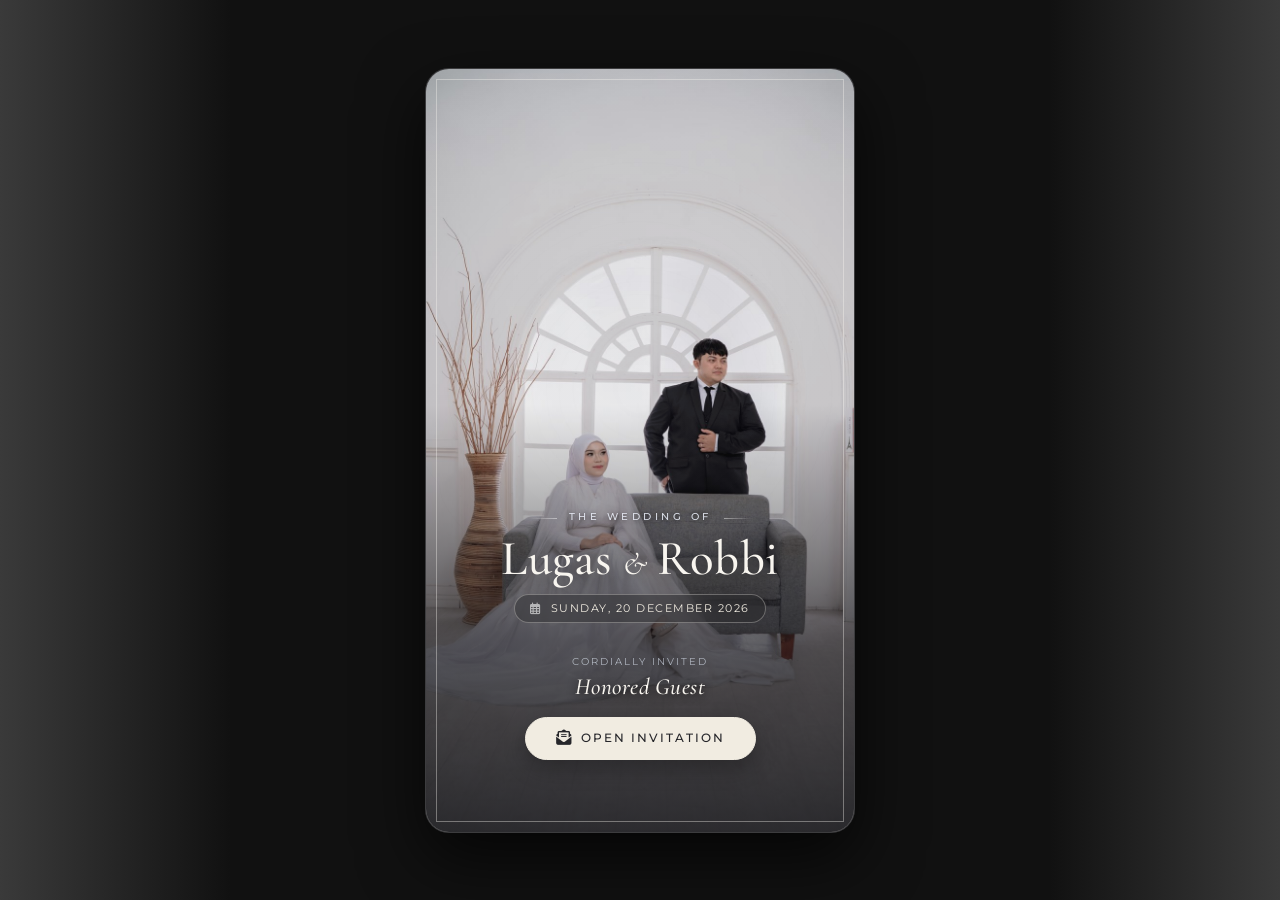
==== commit cf0d503c: "mines video tiktok" ====
--- a/index.html
+++ b/index.html
@@ -8,14 +8,14 @@
     <meta property="og:title" content="The Wedding of Lugas &amp; Robbi">
     <meta property="og:description"
         content="The Wedding of Lugas &amp; Robbi. Open this invitation to RSVP and send your warmest wishes.">
-    <meta property="og:image" content="https://robbihably1.github.io/undangan/images/cover-wa/cover-wa.jpg">
-    <meta property="og:image:secure_url" content="https://robbihably1.github.io/undangan/images/cover-wa/cover-wa.jpg">
+    <meta property="og:image" content="https://robbihably1.github.io/undangan/images/cover-wa/DSC_7634.jpg">
+    <meta property="og:image:secure_url" content="https://robbihably1.github.io/undangan/images/cover-wa/DSC_7634.jpg">
     <meta property="og:image:type" content="image/jpeg">
-    <meta property="og:image:width" content="1200">
-    <meta property="og:image:height" content="630">
+    <meta property="og:image:width" content="1080">
+    <meta property="og:image:height" content="1618">
     <meta property="og:type" content="website">
     <meta name="twitter:card" content="summary_large_image">
-    <meta name="twitter:image" content="https://robbihably1.github.io/undangan/images/cover-wa/cover-wa.jpg">
+    <meta name="twitter:image" content="https://robbihably1.github.io/undangan/images/cover-wa/DSC_7634.jpg">
     <link rel="preconnect" href="https://fonts.googleapis.com">
     <link rel="preconnect" href="https://fonts.gstatic.com" crossorigin>
     <link
@@ -73,7 +73,6 @@
                 <div class="cover-guest">
                     <p class="guest-to">Cordially Invited</p>
                     <h3 class="guest-name" id="guest-name-display">Honored Guest</h3>
-                    <p class="guest-place">&amp; Family</p>
                 </div>
 
                 <a href="#" id="open-invitation-btn" class="open-invitation-btn">
@@ -233,7 +232,7 @@
                         </div>
                         <div class="wd-event-detail">
                             <i class="fas fa-location-dot"></i>
-                            <span>Lugas' Home</span>
+                            <span>Bride's Home</span>
                         </div>
                     </div>
 
@@ -249,7 +248,7 @@
                         </div>
                         <div class="wd-event-detail">
                             <i class="fas fa-location-dot"></i>
-                            <span>Lugas' Home</span>
+                            <span>Bride's Home</span>
                         </div>
                     </div>
                 </div>
@@ -313,7 +312,7 @@
             <div class="video-section">
 
                 <!-- Video Element -->
-                <video class="tiktok-video" src="images/video1.mp4" loop autoplay muted playsinline></video>
+                <video class="tiktok-video" src="videos/video-tiktok-24s.mp4" loop autoplay muted playsinline preload="auto"></video>
 
                 <!-- Play Icon Overlay -->
                 <div class="play-icon">
--- a/styles.css
+++ b/styles.css
@@ -735,17 +735,18 @@
     width: 100%;
     height: 100%;
     object-fit: cover;
-    object-position: center 20%;
+    object-position: center center;
     transform: none;
     display: block;
     filter: brightness(0.98) contrast(1.03);
 }
 
-/* Groom & Bride photos are precision-cropped 3:4 portraits in images/foto-mempelai/ */
+/* Groom & Bride photos are precision-cropped 4:5 portraits in images/foto-mempelai/
+   framed so Lugas (left, looking up-right) and Robbi (right, looking down-left) lock eyes */
 .groom-card .editorial-photo-wrap img,
 .bride-card .editorial-photo-wrap img {
     transform: none;
-    object-position: center 20%;
+    object-position: center center;
 }
 
 /* Minimalist Role Tag */
--- a/style2.css
+++ b/style2.css
@@ -26,7 +26,8 @@
 .tiktok-video {
     width: 100%;
     height: 100%;
-    object-fit: cover;
+    object-fit: contain;
+    background-color: #000;
     cursor: pointer;
 }
 
--- a/style3.css
+++ b/style3.css
@@ -425,6 +425,19 @@
     text-shadow: none;
 }
 
+/* Stagger groom card slightly higher than bride card so their eye-lines meet naturally */
+#couple .couple-editorial-grid {
+    align-items: start;
+}
+
+#couple .bride-card {
+    margin-top: 38px;
+}
+
+#couple .groom-card {
+    margin-bottom: 38px;
+}
+
 /* Location */
 #location .location-header {
     background: transparent;
@@ -484,24 +497,63 @@
 }
 
 #cover .cover-bg {
-    filter: brightness(0.85) contrast(1.02) saturate(0.9);
-}
-
-#cover .cover-bg {
     background-image: url('images/cover/cover.jpg');
     background-position: center 45%;
-    filter: brightness(0.88) contrast(1.03) saturate(0.95);
-}
-
+    filter: brightness(0.95) contrast(1.03) saturate(0.97);
+}
+
+/* Keep the top half (arch & both faces) crystal clear; smooth dark vignette only across the lower half behind the text */
 #cover .cover-overlay {
     background: linear-gradient(180deg,
-            rgba(43, 43, 46, 0.55) 0%,
-            rgba(43, 43, 46, 0.34) 35%,
-            rgba(43, 43, 46, 0.40) 62%,
-            rgba(43, 43, 46, 0.72) 100% rgba(32, 32, 36, 0.62) 0%,
-            rgba(32, 32, 36, 0.30) 34%,
-            rgba(32, 32, 36, 0.26) 58%,
-            rgba(32, 32, 36, 0.76) 100%);
+            rgba(24, 24, 28, 0.04) 0%,
+            rgba(24, 24, 28, 0.04) 44%,
+            rgba(24, 24, 28, 0.32) 58%,
+            rgba(24, 24, 28, 0.65) 75%,
+            rgba(24, 24, 28, 0.88) 100%);
+}
+
+/* Position cover title in the lower-center below both faces, with guest & button cleanly underneath */
+#cover .cover-container {
+    justify-content: flex-end;
+    gap: clamp(18px, 3.4vh, 32px);
+    padding: 28px 24px clamp(55px, 8vh, 80px);
+}
+
+#cover .cover-header {
+    margin: 0;
+    transform: none;
+}
+
+#cover .cover-badge {
+    margin-bottom: 5px;
+}
+
+#cover .cover-names {
+    flex-direction: row;
+    justify-content: center;
+    align-items: baseline;
+    gap: 10px;
+    margin-bottom: 10px;
+    line-height: 1.05;
+}
+
+#cover .cover-names .name {
+    font-size: clamp(2.35rem, 9.5vw, 3.05rem);
+}
+
+#cover .cover-names .ampersand {
+    font-size: clamp(1.55rem, 5.8vw, 2.0rem);
+    margin: 0;
+}
+
+#cover .cover-date-pill {
+    padding: 5px 15px;
+}
+
+#cover .cover-footer {
+    position: static;
+    gap: 12px;
+    padding: 0;
 }
 
 /* Fine inner frame, same language as the other sections */
